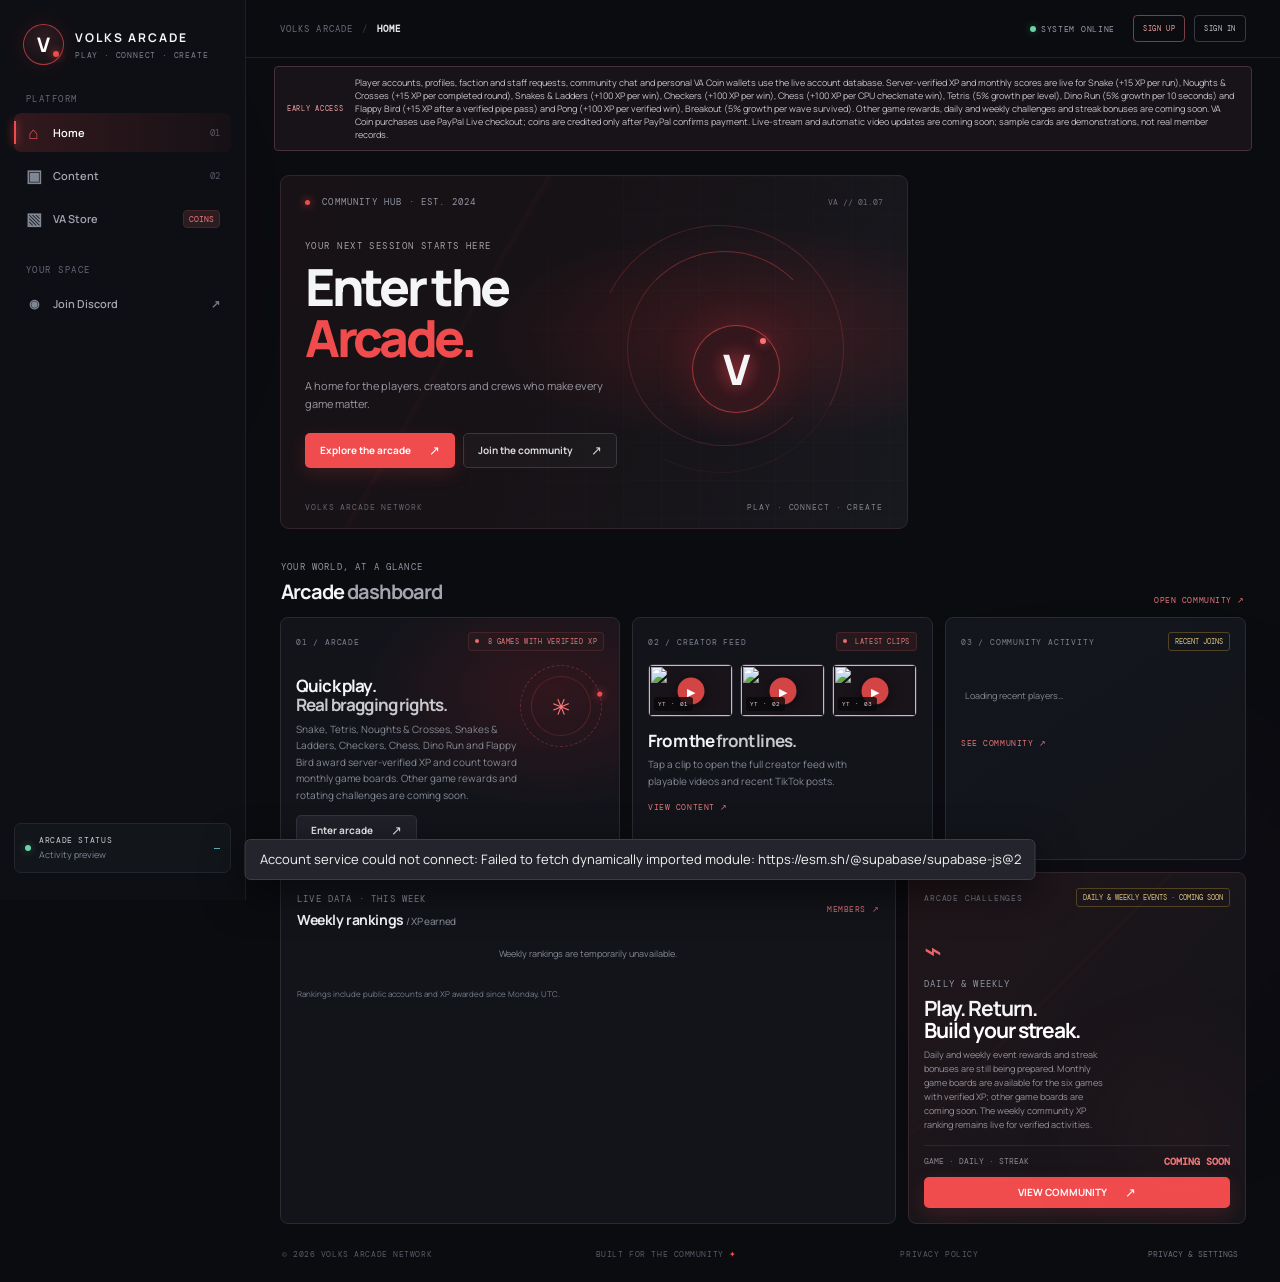
==== index.html @ 10d07f2e "Enable verified Pac-Man XP" ====
<!doctype html>
<html lang="en">
<head>
  <meta charset="UTF-8" />
  <meta name="viewport" content="width=device-width, initial-scale=1.0" />
  <meta name="theme-color" content="#0b0c10" />
  <meta name="description" content="VOLKS ARCADE — play, connect and create with the community." />
  <title>VOLKS ARCADE — Play · Connect · Create</title>
  <link rel="preconnect" href="https://fonts.googleapis.com" />
  <link rel="preconnect" href="https://fonts.gstatic.com" crossorigin />
  <link href="https://fonts.googleapis.com/css2?family=DM+Mono:wght@400;500&family=Manrope:wght@400;500;600;700;800&display=swap" rel="stylesheet" />
  <link rel="stylesheet" href="styles.css?v=20261102-mobile-game-spacing-2" />
</head>
<body>
  <div class="ambient ambient-one"></div><div class="ambient ambient-two"></div>
  <div class="app-shell">
    <aside class="sidebar" id="sidebar">
      <button class="sidebar-close" id="sidebar-close" type="button" aria-label="Close navigation">× <span>CLOSE</span></button>
      <a class="brand" href="#home" aria-label="Volks Arcade home">
        <span class="brand-mark"><span>V</span><i></i></span>
        <span class="brand-copy"><b>VOLKS<span> ARCADE</span></b><small>PLAY · CONNECT · CREATE</small></span>
      </a>
      <div class="side-label">PLATFORM</div>
      <nav class="main-nav" aria-label="Main navigation">
        <button class="nav-item active" data-route="home"><span class="nav-icon">⌂</span><span>Home</span><kbd>01</kbd></button>
        <button class="nav-item" data-route="content"><span class="nav-icon">▣</span><span>Content</span><kbd>02</kbd></button>
        <button class="nav-item" data-route="arcade"><span class="nav-icon">✳</span><span>Arcade</span><span class="nav-pill">13 GAMES</span></button>
        <button class="nav-item" data-route="store"><span class="nav-icon">▧</span><span>VA Store</span><span class="nav-pill">COINS</span></button>
        <button class="nav-item" data-route="community"><span class="nav-icon">◎</span><span>Community</span><kbd>05</kbd></button>
        <button class="nav-item" data-route="platform"><span class="nav-icon">▤</span><span>Platform chat</span><span class="nav-pill">LIVE</span></button>
        <button class="nav-item" data-route="guilds"><span class="nav-icon">⚑</span><span>Guilds / Factions</span><kbd>06</kbd></button>
        <button class="nav-item" data-route="members"><span class="nav-icon">♧</span><span>Members</span><kbd>07</kbd></button>
        <button class="nav-item" data-route="premium"><span class="nav-icon">◇</span><span>Premium</span><span class="nav-pill locked-pill">LOCKED</span></button>
      </nav>
      <div class="side-label side-label-spaced">YOUR SPACE</div>
      <nav class="main-nav">
        <button class="nav-item" data-route="profile"><span class="nav-icon">◉</span><span>My profile</span></button>
        <button class="nav-item" data-route="socials"><span class="nav-icon">↗</span><span>Socials</span></button>
        <button class="nav-item admin-nav" data-route="admin"><span class="nav-icon">⌘</span><span>Admin preview</span></button>
        <a class="nav-item discord-nav" href="https://discord.gg/SGgerQV24V" target="_blank" rel="noreferrer"><span class="nav-icon discord-glyph">◉</span><span>Join Discord</span><span class="external-arrow">↗</span></a>
      </nav>
      <div class="sidebar-bottom">
        <div class="online-card"><span class="live-dot"></span><span><b>ARCADE STATUS</b><small>Activity preview</small></span><span class="online-count">—</span></div>
        <button class="user-switch" id="open-profile"><span class="avatar avatar-volk">V</span><span class="user-lines"><b id="side-name">VOLK</b><small><span class="tiny-dot"></span> Level <span id="side-level">18</span> · Veteran</small></span><span class="more">···</span></button>
      </div>
    </aside>
    <button class="sidebar-backdrop" id="sidebar-backdrop" type="button" aria-label="Close navigation"></button>

    <main class="main-area">
      <header class="topbar">
        <div class="breadcrumb"><button class="mobile-menu" id="mobile-menu" aria-label="Open navigation">☰</button><span class="crumb-muted">VOLKS ARCADE</span><span class="crumb-slash">/</span><b id="page-title">HOME</b></div>
        <div class="top-actions">
          <div class="system-status"><span class="live-dot"></span> SYSTEM ONLINE</div>
          <button class="top-wallet" id="top-wallet" type="button" data-go="store" aria-label="VA Coins wallet. Open the store"><span>◈</span><b id="top-wallet-balance">0</b><small>VA COINS</small></button>
          <button class="icon-button" id="messages-button" aria-label="Open platform chat" title="Platform chat"><span>▤</span></button>
          <button class="icon-button" id="notification-button" aria-label="Notifications" title="Notifications"><span>♢</span><i class="notification-count" hidden>0</i></button>
          <button class="auth-button auth-signup" data-modal="auth" data-auth-mode="signup">SIGN UP</button>
          <button class="auth-button" data-modal="auth" data-auth-mode="signin">SIGN IN</button>
          <button class="auth-button" id="signout-button" type="button" hidden>SIGN OUT</button>
          <button class="auth-button preview-player-button" id="preview-player-button" type="button" hidden>PREVIEW AS NEW PLAYER</button>
          <button class="top-avatar avatar avatar-volk" id="top-profile" aria-label="Open profile">V</button>
        </div>
      </header>

      <aside class="launch-preview-notice" role="status"><b>EARLY ACCESS</b><span>Player accounts, profiles, faction and staff requests, community chat and personal VA Coin wallets use the live account database. Server-verified XP and monthly scores are live for Snake (+15 XP per run), Noughts & Crosses (+15 XP per completed round), Snakes & Ladders (+100 XP per win), Checkers (+100 XP per win), Chess (+100 XP per CPU checkmate win), Tetris (5% growth per level), Dino Run (5% growth per 10 seconds) and Flappy Bird (+15 XP after a verified pipe pass) and Pong (+100 XP per verified win), Breakout (5% growth per wave survived). Other game rewards, daily and weekly challenges and streak bonuses are coming soon. VA Coin purchases use PayPal Live checkout; coins are credited only after PayPal confirms payment. Live-stream and automatic video updates are coming soon; sample cards are demonstrations, not real member records.</span></aside>

      <div class="page-wrap">
        <section class="page active" id="page-home">
          <div class="hero-grid">
            <article class="hero-card">
              <div class="hero-noise"></div><div class="hero-gridlines"></div>
              <div class="hero-topline"><span class="eyebrow"><i></i> COMMUNITY HUB · EST. 2024</span><span class="mono hero-coord">VA // 01.07</span></div>
              <div class="hero-content">
                <p class="hero-overline">YOUR NEXT SESSION STARTS HERE</p>
                <h1>Enter the<br/><span>Arcade.</span></h1>
                <p class="hero-description">A home for the players, creators and crews who make every game matter.</p>
                <div class="hero-ctas"><button class="button button-primary" data-go="arcade"><span>Explore the arcade</span><b>↗</b></button><a class="button button-secondary" href="https://discord.gg/SGgerQV24V" target="_blank" rel="noreferrer">Join the community <b>↗</b></a></div>
              </div>
              <div class="hero-orbit orbit-a"></div><div class="hero-orbit orbit-b"></div><div class="hero-core"><span>V</span><i></i></div>
              <div class="hero-foot"><span>VOLKS ARCADE NETWORK</span><span class="mono">PLAY · CONNECT · CREATE</span></div>
            </article>
            <aside class="welcome-panel">
              <div class="panel-heading"><div><span class="eyebrow">PLAYER OVERVIEW</span><h2>Welcome back, <span id="welcome-name">Volk</span></h2></div><button class="plain-icon" id="edit-profile-short" aria-label="Edit profile">↗</button></div>
              <div class="player-summary"><div class="avatar-xl avatar-volk" id="home-avatar">V</div><div><span class="status-line"><i class="live-dot"></i> ONLINE NOW</span><h3 id="home-display-name">VOLK</h3><p><span id="home-level-label">LEVEL 18</span><span class="dot-sep">·</span> VETERAN</p></div><span class="rank-chip">✦ ELITE</span></div>
              <div class="xp-block"><div class="xp-label"><span>GLOBAL XP</span><span><b id="xp-current">4,280</b> <small>/ 5,000 XP</small></span></div><div class="xp-track"><i id="xp-fill" style="width:85.6%"></i></div><div class="xp-foot"><span id="next-level-copy">720 XP TO LEVEL 19</span><button class="text-link" data-go="profile">VIEW PROFILE ↗</button></div></div>
              <div class="summary-stats"><div><b id="stat-achievements">08</b><span>BADGES</span></div><div><b>04</b><span>GAMES</span></div><div><b>12</b><span>STREAK DAYS</span></div></div>
              <div class="faction-row"><span class="faction-crest">V</span><span class="faction-info"><small>YOUR FACTIONS · 02</small><b>HOUSE VOL'KAH <i>JOH · RANK 7</i></b></span><button class="plain-icon" data-go="guilds">↗</button></div><div class="faction-row"><span class="faction-crest crest-ueeif">E</span><span class="faction-info"><small>STAR CITIZEN · ORG LEADER</small><b>UEEIF <i>FOUNDER · GENERAL · COLONEL</i></b></span><button class="plain-icon" data-go="guilds">↗</button></div>
            </aside>
          </div>

          <div class="section-heading"><div><span class="eyebrow">YOUR WORLD, AT A GLANCE</span><h2>Arcade <span>dashboard</span></h2></div><button class="text-link" data-go="community">OPEN COMMUNITY ↗</button></div>
          <div class="dashboard-grid">
            <article class="feature-card arcade-feature"><div class="feature-head"><span class="feature-index">01 / ARCADE</span><span class="soon-tag"><i></i> 8 GAMES WITH VERIFIED XP</span></div><div class="pixel-orbit"><span>✳</span><i></i></div><h3>Quick play.<br/><em>Real bragging rights.</em></h3><p>Snake, Tetris, Noughts & Crosses, Snakes & Ladders, Checkers, Chess, Dino Run and Flappy Bird award server-verified XP and count toward monthly game boards. Other game rewards and rotating challenges are coming soon.</p><button class="button button-dark" data-go="arcade">Enter arcade <b>↗</b></button></article>
            <article class="feature-card stream-feature"><div class="feature-head"><span class="feature-index">02 / CREATOR FEED</span><span class="soon-tag"><i></i> LATEST CLIPS</span></div><div class="home-creator-clips" id="home-creator-clips" aria-label="Recent creator videos"></div><h3>From the <em>front lines.</em></h3><p>Tap a clip to open the full creator feed with playable videos and recent TikTok posts.</p><button class="text-link" data-go="content">VIEW CONTENT ↗</button></article>
            <article class="feature-card activity-feature"><div class="feature-head"><span class="feature-index">03 / COMMUNITY ACTIVITY</span><span class="preview-chip">RECENT JOINS</span></div><div class="activity-list" id="home-activity-list"><div class="empty-state">Loading recent players…</div></div><button class="text-link" data-go="community">SEE COMMUNITY ↗</button></article>
          </div>
          <div class="below-grid"><article class="leaderboard-card panel-card"><div class="card-title-row"><div><span class="eyebrow">LIVE DATA · THIS WEEK</span><h3>Weekly rankings <span class="muted">/ XP earned</span></h3></div><button class="text-link" data-go="members">MEMBERS ↗</button></div><div id="home-weekly-leaderboard" class="weekly-leaderboard"><div class="empty-state">Loading live rankings…</div></div><p class="demo-note">Rankings include public accounts and XP awarded since Monday, UTC.</p></article>
            <article class="challenge-card"><div class="challenge-noise"></div><div class="feature-head"><span class="feature-index">ARCADE CHALLENGES</span><span class="preview-chip">DAILY & WEEKLY EVENTS · COMING SOON</span></div><span class="mission-symbol">⌁</span><span class="eyebrow">DAILY &amp; WEEKLY</span><h3>Play. Return.<br/><em>Build your streak.</em></h3><p>Daily and weekly event rewards and streak bonuses are still being prepared. Monthly game boards are available for the six games with verified XP; other game boards are coming soon. The weekly community XP ranking remains live for verified activities.</p><div class="mission-reward"><span>GAME · DAILY · STREAK</span><b>COMING SOON</b></div><button class="button button-primary" data-go="community">VIEW COMMUNITY <b>↗</b></button></article></div>
          <footer class="page-footer"><span>© 2026 VOLKS ARCADE NETWORK</span><span>BUILT FOR THE COMMUNITY <i>✦</i></span><a href="privacy.html">PRIVACY POLICY</a><button data-modal="settings">PRIVACY & SETTINGS</button></footer>
        </section>

        <section class="page" id="page-arcade">
          <div class="page-intro"><span class="eyebrow"><i></i> VOLKS ARCADE // GAME STATION</span><h1>Pick your <em>next run.</em></h1><p>Quick browser games, personal bests and a little friendly rivalry. Earn verified XP in Snake, Tetris, Noughts & Crosses, Snakes & Ladders, Checkers, Chess, Dino Run and Flappy Bird. Tetris grows XP by 5% per level; Dino Run grows XP by 5% per 10 seconds survived. Other game rewards are coming soon.</p></div>
          <div class="arcade-toolbar"><div class="filter-tabs"><button class="filter-chip selected">ALL GAMES <small>13</small></button><button class="filter-chip">QUICK PLAY</button><button class="filter-chip">CHALLENGES · COMING SOON</button></div><div class="leaderboard-summary"><span class="preview-chip">SAMPLE XP</span> <b>4,280 XP</b><small>DEMO BALANCE</small></div></div>
          <div class="games-grid">
            <article class="game-card game-snake"><div class="game-card-art"><span class="game-art-index">01</span><div class="snake-art"><i></i><i></i><i></i><b>✦</b></div><span class="game-art-caption">GRID RUNNER</span></div><div class="game-card-info"><div class="game-meta"><span>ARCADE CLASSIC</span><span class="game-rating">XP LIVE</span></div><h3>Snake</h3><p>Grow your run. Don't hit the wall. Set a new personal best.</p><div class="game-card-foot"><span>BEST <b id="snake-best-label">0</b></span><button class="button button-primary compact" data-game="snake">Play now ↗</button></div></div></article>
            <article class="game-card game-ladders"><div class="game-card-art"><span class="game-art-index">02</span><div class="ladder-art"><i></i><i></i><i></i><b>↗</b></div><span class="game-art-caption">CLIMB THE BOARD</span></div><div class="game-card-info"><div class="game-meta"><span>PARTY · 2 PLAYERS</span><span class="game-rating">XP LIVE</span></div><h3>Snakes &amp; Ladders</h3><p>Roll the dice, climb the ladders, watch out for the drop.</p><div class="game-card-foot"><span>FAST MATCH <b>5 MIN</b></span><button class="button button-primary compact" data-game="ladders">Play now ↗</button></div></div></article>
            <article class="game-card game-reaction"><div class="game-card-art"><span class="game-art-index">03</span><div class="reaction-art"><i>!</i><span></span></div><span class="game-art-caption">REFLEX PROTOCOL</span></div><div class="game-card-info"><div class="game-meta"><span>REACTION TEST</span><span class="game-rating">XP COMING SOON</span></div><h3>Reaction test</h3><p>Wait for the signal. Hit it fast. How sharp are your reflexes?</p><div class="game-card-foot"><span>PERSONAL BEST <b id="reaction-best-label">—</b></span><button class="button button-primary compact" data-game="reaction">Play now ↗</button></div></div></article>
            <article class="game-card game-tetris"><div class="game-card-art"><span class="game-art-index">04</span><div class="mini-game-glyph">▦</div><span class="game-art-caption">STACK PROTOCOL</span></div><div class="game-card-info"><div class="game-meta"><span>ARCADE CLASSIC</span><span class="game-rating">XP LIVE</span></div><h3>Tetris</h3><p>Clear lines, build combos and survive the falling blocks.</p><div class="game-card-foot"><span>PERSONAL BEST <b id="tetris-best-label">0</b></span><button class="button button-primary compact" data-game="tetris">Play now ↗</button></div></div></article>
            <article class="game-card game-checkers"><div class="game-card-art"><span class="game-art-index">05</span><div class="mini-game-glyph">◉</div><span class="game-art-caption">TACTICAL BOARD</span></div><div class="game-card-info"><div class="game-meta"><span>STRATEGY · VS CPU</span><span class="game-rating">XP LIVE</span></div><h3>Checkers</h3><p>Force captures, crown your pieces and take the board.</p><div class="game-card-foot"><span>MODE <b>SOLO</b></span><button class="button button-primary compact" data-game="checkers">Play now ↗</button></div></div></article>
            <article class="game-card game-noughts"><div class="game-card-art"><span class="game-art-index">06</span><div class="mini-game-glyph">✕</div><span class="game-art-caption">GRID DUEL</span></div><div class="game-card-info"><div class="game-meta"><span>QUICK PLAY · VS CPU</span><span class="game-rating">XP LIVE</span></div><h3>Noughts &amp; Crosses</h3><p>Three in a row. Outplay the arcade opponent.</p><div class="game-card-foot"><span>MODE <b>SOLO</b></span><button class="button button-primary compact" data-game="noughts">Play now ↗</button></div></div></article><article class="game-card game-chess"><div class="game-card-art"><span class="game-art-index">07</span><div class="mini-game-glyph">♟</div><span class="game-art-caption">CLASSIC STRATEGY</span></div><div class="game-card-info"><div class="game-meta"><span>LOCAL TWO PLAYER</span><span class="game-rating">XP LIVE</span></div><h3>Chess</h3><p>Play standard moves, castling and en passant on one board.</p><div class="game-card-foot"><span>PASS &amp; PLAY</span><button class="button button-primary compact" data-game="chess">Play now ↗</button></div></div></article><article class="game-card game-pacman"><div class="game-card-art"><span class="game-art-index">08</span><div class="mini-game-glyph">●</div><span class="game-art-caption">MAZE RUNNER</span></div><div class="game-card-info"><div class="game-meta"><span>ARCADE CLASSIC</span><span class="game-rating">XP LIVE</span></div><h3>Pac-Man</h3><p>Clear the maze, collect dots and avoid roaming ghosts.</p><div class="game-card-foot"><span>HIGH SCORE <b>—</b></span><button class="button button-primary compact" data-game="pacman">Play now ↗</button></div></div></article><article class="game-card game-invaders"><div class="game-card-art"><span class="game-art-index">09</span><div class="mini-game-glyph">✦</div><span class="game-art-caption">ARCADE SHOOTER</span></div><div class="game-card-info"><div class="game-meta"><span>QUICK PLAY</span><span class="game-rating">XP COMING SOON</span></div><h3>Space Invaders</h3><p>Defend the planet from a descending alien wave.</p><div class="game-card-foot"><span>WAVE 1</span><button class="button button-primary compact" data-game="space-invaders">Play now ↗</button></div></div></article><article class="game-card game-dino"><div class="game-card-art"><span class="game-art-index">10</span><div class="mini-game-glyph">◢</div><span class="game-art-caption">ENDLESS RUNNER</span></div><div class="game-card-info"><div class="game-meta"><span>SKILL RUNNER</span><span class="game-rating">XP LIVE</span></div><h3>Dino Run</h3><p>Jump the barriers and chase a new distance record.</p><div class="game-card-foot"><span>RUN FOREVER</span><button class="button button-primary compact" data-game="dino">Play now ↗</button></div></div></article><article class="game-card game-pong"><div class="game-card-art"><span class="game-art-index">11</span><div class="mini-game-glyph">▏</div><span class="game-art-caption">ARCADE CLASSIC</span></div><div class="game-card-info"><div class="game-meta"><span>VS ARCADE CPU</span><span class="game-rating">XP LIVE</span></div><h3>Pong</h3><p>Keep the rally alive and race the CPU to seven points.</p><div class="game-card-foot"><span>FIRST TO 7</span><button class="button button-primary compact" data-game="pong">Play now ↗</button></div></div></article><article class="game-card game-flappy"><div class="game-card-art"><span class="game-art-index">12</span><div class="mini-game-glyph">↗</div><span class="game-art-caption">SKILL RUNNER</span></div><div class="game-card-info"><div class="game-meta"><span>QUICK PLAY</span><span class="game-rating">XP LIVE</span></div><h3>Flappy Bird</h3><p>Tap to fly through the gaps and set your best run.</p><div class="game-card-foot"><span>ENDLESS RUN</span><button class="button button-primary compact" data-game="flappy-bird">Play now ↗</button></div></div></article><article class="game-card game-breakout"><div class="game-card-art"><span class="game-art-index">13</span><div class="mini-game-glyph">▰</div><span class="game-art-caption">BRICK BREAKER</span></div><div class="game-card-info"><div class="game-meta"><span>ARCADE CLASSIC</span><span class="game-rating">XP LIVE</span></div><h3>Breakout</h3><p>Bounce the ball and clear every brick.</p><div class="game-card-foot"><span>BRICK BREAKER</span><button class="button button-primary compact" data-game="breakout">Play now ↗</button></div></div></article>          </div>
          <div class="arcade-lower"><article class="panel-card leaderboard-full"><div class="card-title-row"><div><span class="eyebrow">LIVE DATA · THIS WEEK</span><h3>Weekly XP rankings</h3></div><span class="preview-chip">PUBLIC PROFILES</span></div><div id="arcade-weekly-leaderboard" class="weekly-leaderboard"><div class="empty-state">Loading live rankings…</div></div><p class="demo-note">Rankings include public accounts and XP awarded since Monday, UTC. Game scores are separate and are still being connected.</p></article><article class="arcade-quest" id="arcade-weekly-quest"><span class="eyebrow">WEEKLY GAME GOAL · LIVE</span><h3 id="arcade-weekly-title">Rotating featured game</h3><p>Play the selected game once on five different UTC days this week.</p><div class="quest-progress"><span>THIS WEEK</span><b id="arcade-weekly-progress">0 / 5 DAYS</b></div><div class="mission-reward"><span>WEEKLY REWARD</span><b id="arcade-weekly-reward">+350 XP</b></div></article></div>
        </section>

        <section class="page" id="page-content">
          <div class="page-intro"><span class="eyebrow"><i></i> CREATOR DESK // VOLK</span><h1>Made to <em>be replayed.</em></h1><p>Streams, clips and stories from the Volks Arcade creator desk.</p></div>
          <div class="content-feature"><div class="content-feature-art"><div class="signal-rings"><i></i><i></i><i></i><span>V</span></div><span class="content-art-label">VOLK // TRANSMISSION 001</span><span class="play-button">▶</span></div><div class="content-feature-copy"><span class="live-tag"><i></i> FEATURED DROP</span><h2>Welcome to<br/>the <em>Arcade.</em></h2><p>Gameplay, live sessions and community highlights. Follow the feed for the next drop.</p><div class="content-tags"><span>COMMUNITY</span><span>GAMING</span><span>VOLK'S ARCADE</span></div><button class="button button-primary" data-go="socials">Find Volks Arcade <b>↗</b></button></div></div>
          <div id="creator-feed-hub" aria-live="polite"><div class="empty-state">Loading creator videos…</div></div>
        </section>

        <section class="page" id="page-community">
          <div class="page-intro"><span class="eyebrow"><i></i> COMMUNITY // CONNECTION ESTABLISHED</span><h1>Better when we<br/><em>play together.</em></h1><p>Find your crew, find your game and make the next session count.</p></div>
          <div class="community-hero panel-card"><div><span class="eyebrow">VOLKS ARCADE DISCORD</span><h2>Your people<br/>are <em>in there.</em></h2><p>Jump into the community server for voice, LFG, streams and faction conversations.</p><a class="button button-primary" href="https://discord.gg/SGgerQV24V" target="_blank" rel="noreferrer">Join Volks Arcade Discord <b>↗</b></a><small class="community-invite">discord.gg/SGgerQV24V</small></div><div class="discord-visual"><div class="discord-orbit"></div><div class="discord-mark">◉</div><span class="discord-float f-one"># looking-for-group</span><span class="discord-float f-two">● 24 online</span><span class="discord-float f-three">VOICE // OPEN</span></div></div>
          <div class="section-heading"><div><span class="eyebrow">FIND YOUR PEOPLE</span><h2>Community <span>channels</span></h2></div><span class="muted-label">THE SERVER IS THE HOME BASE</span></div><div class="channel-grid"><article class="channel-card"><span class="channel-symbol">#</span><span class="channel-type">TEXT / UPDATES</span><h3>Announcements</h3><p>New drops, event dates and important server news.</p><span class="channel-online">● OPEN COMMUNITY</span></article><article class="channel-card"><span class="channel-symbol">⌕</span><span class="channel-type">FORUM / LFG</span><h3>Find a squad</h3><p>Post your game, platform and the kind of crew you need.</p><span class="channel-online">● OPEN COMMUNITY</span></article><article class="channel-card"><span class="channel-symbol">◖</span><span class="channel-type">VOICE / SESSIONS</span><h3>Drop into voice</h3><p>Casual hangouts, group sessions and creator live rooms.</p><span class="channel-online">● OPEN COMMUNITY</span></article><article class="channel-card"><span class="channel-symbol">⚑</span><span class="channel-type">GUILDS / FACTIONS</span><h3>Build your crew</h3><p>Separate game ranks from your global Volks Arcade level.</p><span class="channel-online">● EXPLORE FACTIONS</span><button class="card-hit" data-go="guilds" aria-label="Explore factions"></button></article></div>
          <div class="community-tabs" role="tablist"><button class="community-tab active" data-community-tab="earn">EARN XP</button><button class="community-tab" data-community-tab="events">DAILY & WEEKLY EVENTS</button></div><section class="community-tab-panel" data-community-panel="earn"><div class="section-heading"><div><span class="eyebrow">YOUR NEXT REWARD</span><h2>Ways to earn <span>XP</span></h2></div><span class="muted-label">AVAILABLE NOW + PLANNED</span></div><div class="xp-route-grid"><button data-game="snake"><b>01 · ARCADE</b><span>Complete the rotating daily and weekly arcade challenges for XP</span><small>OPEN ARCADE ↗</small></button><button data-go="guilds"><b>02 · FACTIONS</b><span>Apply to a game crew and request rank verification</span><small>EXPLORE FACTIONS ↗</small></button><button data-go="socials"><b>03 · SOCIALS</b><span>Submit a creator follow claim for staff review</span><small>VIEW SOCIAL XP ↗</small></button><button data-go="platform"><b>04 · COMMUNITY</b><span>Join the chat and community sessions</span><small>OPEN PLATFORM CHAT ↗</small></button></div><p class="demo-note">Faction and social XP claims are reviewed by staff. Arcade completions, daily streaks and weekly goals award XP automatically.</p></section><section class="community-tab-panel" data-community-panel="events" hidden><div class="section-heading"><div><span class="eyebrow">ROTATING ARCADE MISSIONS</span><h2>Community <span>events</span></h2></div><span class="muted-label">COMING SOON</span></div><div id="community-challenges" class="event-preview-grid"></div><p class="demo-note">Daily and weekly event rewards and streak bonuses are coming soon. Monthly scoreboards are live for the six games with server-verified XP. Existing account XP and VA Coins are unchanged.</p></section>
        </section>

        <section class="page" id="page-guilds">
          <div class="page-intro"><span class="eyebrow"><i></i> MULTI-FACTION NETWORK</span><h1>Your crew.<br/><em>Your command.</em></h1><p>Factions give every game its own identity. Your global level stays yours, wherever you fight.</p></div>
          <div class="rank-separation"><div class="rank-global"><span class="eyebrow">GLOBAL PROGRESSION</span><strong id="guild-global-level">LVL 18</strong><span>VETERAN · <b>4,280 XP</b></span><small>Follows you across every game and faction.</small><div class="separation-line"><span>≠</span></div><div class="rank-faction"><span class="faction-crest">V</span><span><small>HOUSE VOL'KAH · STAR TREK ONLINE</small><b>JOH · LEADER OF THE HOUSE</b></span></div><p>Faction ranks belong to the guild. Leave the faction and its rank goes with it; your XP and achievements stay.</p></div><div class="rank-visual"><div class="rank-radial"><span>V</span><i>LEVEL<br/>18</i></div><span class="rank-visual-label">YOUR PATH. YOUR PACE.</span></div></div>
          <div class="section-heading"><div><span class="eyebrow">CHOOSE YOUR BANNER</span><h2>Factions <span>& guilds</span></h2></div><span class="muted-label">MULTI-GAME FACTIONS</span></div><div class="guild-grid"><article class="guild-card active-guild"><div class="guild-top"><span class="guild-crest crest-volkah">V</span><span class="guild-status">YOUR HOUSE</span></div><span class="eyebrow">STAR TREK ONLINE · FLEET</span><h3>House Vol'Kah</h3><p>Forged in fire. United under Kahless. A Klingon House following the ways of T'Kuvma and the old code.</p><div class="guild-stats"><span><b>—</b><small>MEMBERS</small></span><span><b>JoH · RANK 7</b><small>HOUSE LEADER: VOL'KAH</small></span><span><b>LEVEL 18</b><small>YOUR GLOBAL</small></span></div><span class="faction-requirements" title="Requirements: KDF Alignment">REQUIREMENTS ⓘ <small>KDF Alignment</small></span><div class="faction-live-roster" data-faction-roster="house-volkah"><div class="faction-roster-heading"><b>VERIFIED PLAYERS</b><small>LEADER</small></div></div><div class="faction-join-callout"><b>JOIN HOUSE VOL'KAH</b><span>Verified members earn +250 XP.</span><button class="button button-primary wide" data-apply-faction="house-volkah">APPLY &amp; SELECT RANK ↗</button></div><button class="button button-secondary wide" data-open-house="true">Read House doctrine ↗</button><button class="button button-dark wide" data-chat-room="house-volkah">Message House Vol'Kah ↗</button><a class="button button-primary wide" href="https://store.steampowered.com/app/9900/Star_Trek_Online/" target="_blank" rel="noopener noreferrer">PLAY STAR TREK ONLINE ↗</a></article><article class="guild-card"><div class="guild-top"><span class="guild-crest crest-ueeif">E</span><span class="guild-spaces">RANK 0–5 · ORG ROLES</span></div><span class="eyebrow">STAR CITIZEN · ORGANIZATION</span><h3>United Empire of Earth Imperial Fleet</h3><p>Order through strength. A private military organization built around discipline, expeditionary operations and defense contracts.</p><div class="guild-stats"><span><b>EMPERORVOLKORIAN</b><small>ORG LEADER</small></span><span><b>FOUNDER · GENERAL</b><small>ORG ROLE</small></span><span><b>COLONEL · RANK 5</b><small>MEMBER RANK</small></span></div><span class="faction-requirements" title="Requirements: None">REQUIREMENTS ⓘ <small>None</small></span><div class="faction-live-roster" data-faction-roster="ueeif"><div class="faction-roster-heading"><b>VERIFIED PLAYERS</b><small>LEADER</small></div></div><div class="faction-join-callout"><b>JOIN THE UEEIF</b><span>Verified members earn +250 XP.</span><button class="button button-primary wide" data-apply-faction="ueeif">APPLY &amp; SELECT RANK ↗</button></div><button class="button button-dark wide" data-open-ueeif="true">View org profile ↗</button><button class="button button-dark wide" data-chat-room="ueeif">Message UEEIF ↗</button><a class="button button-primary wide" href="https://robertsspaceindustries.com/en/orgs/UEEIF" target="_blank" rel="noopener noreferrer">Join the UEEIF ↗</a><a class="button button-secondary wide" href="https://www.robertsspaceindustries.com/enlist?referral=STAR-JR9F-TC2Q" target="_blank" rel="noopener noreferrer">PLAY STAR CITIZEN · REFERRAL ↗</a></article><article class="guild-card"><div class="guild-top"><span class="guild-crest crest-vampiric">V</span><span class="guild-spaces">FOUNDED 19 MAY 2021</span></div><span class="eyebrow">THE ELDER SCROLLS ONLINE · GUILD</span><h3>Vampiric Hierarchy</h3><p>A player guild founded and led by @EmperorVolkorian.</p><div class="guild-stats"><span><b>@EmperorVolkorian</b><small>GUILDMASTER</small></span><span><b>19 MAY 2021</b><small>FOUNDED</small></span><span><b>7 RANKS</b><small>HIERARCHY</small></span></div><span class="faction-requirements" title="Requirements: EU server">REQUIREMENTS ⓘ <small>EU server</small></span><div class="faction-live-roster" data-faction-roster="vampiric-hierarchy"><div class="faction-roster-heading"><b>VERIFIED PLAYERS</b><small>LEADER</small></div></div><div class="faction-join-callout"><b>JOIN THE HIERARCHY</b><span>Verified members earn +250 XP.</span><button class="button button-primary wide" data-apply-faction="vampiric-hierarchy">APPLY &amp; SELECT RANK ↗</button></div><button class="button button-dark wide" data-open-vampiric="true">View guild ranks ↗</button><button class="button button-dark wide" data-chat-room="vampiric-hierarchy">Message Vampiric Hierarchy ↗</button><a class="button button-primary wide" href="https://store.steampowered.com/app/306130/The_Elder_Scrolls_Online/" target="_blank" rel="noopener noreferrer">PLAY ELDER SCROLLS ONLINE ↗</a></article></div>
        </section>

        <section class="page" id="page-members">
          <div class="page-intro"><span class="eyebrow"><i></i> PLAYER NETWORK // PUBLIC ACCOUNTS</span><h1>Find your <em>next teammate.</em></h1><p>Meet the public player profiles in the Volks Arcade community.</p></div><div class="member-toolbar"><div class="search-field"><span>⌕</span><input id="member-search" placeholder="Search players or games..." aria-label="Search players" /></div><button class="filter-chip selected">ALL PLAYERS⌄</button><button class="filter-chip">ONLINE <span class="live-dot"></span></button><button class="button button-secondary" data-toast="Friend requests need connected player accounts.">＋ Add friends</button></div><div class="member-grid" id="member-grid"></div><div class="members-foot"><span>PUBLIC PLAYER ACCOUNTS</span><span>PRIVATE PROFILES AND WALLETS ARE HIDDEN</span></div>
        </section>

        <section class="page" id="page-store">
          <div class="page-intro"><span class="eyebrow"><i></i> VOLKS ARCADE // STORE</span><h1>Make it <em>yours.</em></h1><p>Earn VA Coins through play and XP exchange, then customise your player identity.</p></div>
          <section class="merch-coming panel-card"><div><span class="eyebrow">VOLKS ARCADE GOODS</span><h2>Merch drop <em>coming soon.</em></h2><p>Wear the signal. Official Volks Arcade merch is being prepared.</p></div><span class="merch-coming-stamp">COMING<br>SOON</span></section>
          <div class="store-economy-grid"><article class="panel-card store-balance-card"><span class="eyebrow">YOUR PRIVATE WALLET</span><div class="store-balances"><span><b id="store-coin-balance">0</b><small>VA COINS</small></span><span><b id="store-spendable-xp">0</b><small>SPENDABLE XP</small></span></div><small class="demo-note">Your balances are saved to your account and are visible only to you.</small></article><article class="panel-card xp-exchange-card"><div class="card-title-row"><div><span class="eyebrow">XP → VA COINS</span><h3>Coin exchange</h3></div><span class="preview-chip">LIVE</span></div><p class="demo-note">Spendable XP exchanges are processed by the server. Your global level and lifetime XP do not decrease.</p><div class="exchange-options"><button type="button" data-exchange-xp="250" data-exchange-coins="50"><b>250 XP</b><span>→ 50 VA Coins</span></button><button type="button" data-exchange-xp="1000" data-exchange-coins="225"><b>1,000 XP</b><span>→ 225 VA Coins</span></button><button type="button" data-exchange-xp="2500" data-exchange-coins="600"><b>2,500 XP</b><span>→ 600 VA Coins</span></button></div></article></div>
          <article class="panel-card coin-history-card" style="margin:18px 0"><div class="card-title-row"><div><span class="eyebrow">PRIVATE ACCOUNT RECORD</span><h3>VA Coin activity</h3></div><span class="preview-chip">LATEST 12</span></div><div id="store-coin-history"><p class="demo-note">Loading wallet activity…</p></div></article>
          <section class="coin-packs"><div class="section-heading"><div><span class="eyebrow">OPTIONAL TOP-UP</span><h2>Buy VA <span>Coins</span></h2></div><span class="muted-label" id="coin-checkout-badge">PAYPAL SETUP REQUIRED</span></div><div class="coin-pack-grid"><article><span class="eyebrow">STARTER</span><h3>100 VA Coins</h3><b>£0.99</b><button type="button" class="button button-secondary" data-coin-pack="starter">SETUP REQUIRED</button></article><article class="coin-pack-featured"><span class="eyebrow">MOST POPULAR</span><h3>550 VA Coins</h3><b>£4.99</b><button type="button" class="button button-secondary" data-coin-pack="popular">SETUP REQUIRED</button></article><article><span class="eyebrow">ARCADE BUNDLE</span><h3>1,200 VA Coins</h3><b>£9.99</b><button type="button" class="button button-secondary" data-coin-pack="bundle">SETUP REQUIRED</button></article></div><p class="demo-note" id="coin-checkout-status">Secure checkout is being connected. No payment is taken until PayPal confirms the payment and the server credits your account.</p></section>
          <section class="store-cosmetics-section"><div class="section-heading"><div><span class="eyebrow">PLAYER CUSTOMISATION</span><h2>Cosmetics &amp; <span>unlocks</span></h2></div><span class="muted-label">LEVEL GATES + VA COINS</span></div><div id="store-catalog" class="reward-list store-catalog"></div><p class="demo-note">Cosmetic purchases are saved to your account. PayPal coin checkout is in Sandbox for testing; real-money purchases require Live credentials.</p></section>
        </section>

        <section class="page" id="page-profile">
          <div class="page-intro profile-page-intro"><span class="eyebrow"><i></i> PLAYER ID // PUBLIC PROFILE</span><button class="button button-secondary" id="edit-profile">EDIT PROFILE <b>↗</b></button></div><article class="profile-cover"><div class="profile-cover-grid"></div><span class="cover-index">VOLKS ARCADE MEMBER · SINCE 2024</span><div class="profile-identity"><div class="avatar-xxl avatar-volk" id="profile-avatar">V</div><div><span class="status-line"><i class="live-dot"></i> ONLINE NOW</span><h1 id="profile-display-name">VOLK</h1><p id="profile-bio">The Future is not a river to carry us.</p></div><span class="public-badge">PUBLIC PROFILE</span></div><div id="profile-social-links" class="profile-social-links" aria-label="Player social links"></div></article><div class="profile-body"><div class="profile-main"><article class="profile-level panel-card"><div class="profile-level-top"><span><small>GLOBAL LEVEL</small><b id="profile-level">18</b></span><span class="level-title">VETERAN<small>THE ARCADE IS YOURS TO MASTER.</small></span><span class="xp-total"><b id="profile-xp">4,280</b><small>LIFETIME XP</small></span><span class="xp-total"><b id="profile-coins">0</b><small>VA COINS</small></span></div><div class="xp-track"><i class="xp-fill-profile" style="width:85.6%"></i></div><div class="xp-foot"><span>LEVEL 18</span><span>720 XP TO LEVEL 19</span></div><div class="profile-mini-stats"><span><b id="profile-badges">08</b> BADGES</span><span><b>12</b> DAY STREAK</span><span><b>4</b> GAMES PLAYED</span></div></article><article class="profile-badges panel-card"><div class="card-title-row"><div><span class="eyebrow">PROOF OF THE GRIND</span><h3>Achievements &amp; badges</h3></div><span class="muted-label">08 UNLOCKED</span></div><div class="badge-grid" id="badge-grid"></div></article><article class="rewards-card panel-card"><div class="card-title-row"><div><span class="eyebrow">XP REWARDS</span><h3>Spend your <em>XP.</em></h3></div><button class="text-link" data-toast="Rewards preview — your XP balance is saved in this browser.">REWARD RULES ↗</button></div><div class="reward-list"><div class="reward-row"><span class="reward-icon">◈</span><span><b>Crimson profile frame</b><small>PROFILE COSMETIC · REQUIRES LEVEL 5</small></span><button class="buy-button" data-buy="1000" data-reward="Crimson profile frame">1,000 XP <b>↗</b></button></div><div class="reward-row"><span class="reward-icon gold">✦</span><span><b>Rare arcade badge</b><small>BADGE · REQUIRES LEVEL 10</small></span><button class="buy-button" data-buy="2500" data-reward="Rare arcade badge">2,500 XP <b>↗</b></button></div><div class="reward-row"><span class="reward-icon purple">⌬</span><span><b>Legend title effect</b><small>PROFILE EFFECT · REQUIRES LEVEL 20</small></span><button class="buy-button locked" data-level-lock="20">LEVEL 20 🔒</button></div></div><p class="demo-note">XP reward purchases are preview-only until a secure player account system is connected.</p></article></div><aside class="profile-aside"><article class="faction-profile panel-card" id="faction-profile-panel"><span class="eyebrow">FACTION AFFILIATIONS</span><div id="profile-faction-list"></div><button class="button button-secondary wide" id="manage-factions">Manage affiliations ↗</button><p class="demo-note">Faction memberships are separate from your global level; each game keeps its own ranks.</p></article><article class="games-profile panel-card"><span class="eyebrow">CURRENTLY PLAYING</span><div class="game-playing"><span class="playing-icon">✳</span><span><b>Arcade rotation</b><small>Tetris · Checkers · Noughts &amp; Crosses</small></span><i class="live-dot"></i></div><span class="eyebrow profile-games-label">FAVOURITE GAMES</span><div class="game-tags" id="favorite-games"><span>Star Citizen</span><span>Sea of Thieves</span><span>More…</span></div><button class="text-link" id="edit-faves">EDIT FAVOURITES ↗</button></article><article class="social-profile panel-card"><span class="eyebrow">SOCIAL LINKS</span><a href="https://www.instagram.com/volksarcade/" target="_blank" rel="noreferrer"><span class="social-glyph">◎</span> Instagram <b>↗</b></a><a href="https://www.tiktok.com/@volksarcade" target="_blank" rel="noreferrer"><span class="social-glyph">♪</span> TikTok <b>↗</b></a><a href="https://discord.gg/SGgerQV24V" target="_blank" rel="noreferrer"><span class="social-glyph">◉</span> Discord <b>↗</b></a></article></aside></div>
        </section>

        <section class="page" id="page-socials">
          <div class="page-intro"><span class="eyebrow"><i></i> FOLLOW THE SIGNAL</span><h1>Find Volks <em>out there.</em></h1><p>Follow, watch, and catch Volks Arcade live across all three creator channels.</p></div><div class="social-grid"><a class="social-card social-discord" href="https://discord.gg/SGgerQV24V" target="_blank" rel="noreferrer"><span class="social-card-number">01 / COMMUNITY</span><span class="social-large-glyph">◉</span><h2>Discord</h2><p>Join the server for games, voice, faction life and community updates.</p><span class="social-handle">discord.gg/SGgerQV24V</span><b class="social-out">↗</b></a><a class="social-card social-instagram" href="https://www.instagram.com/volksarcade/" target="_blank" rel="noreferrer"><span class="social-card-number">02 / SOCIAL</span><span class="social-large-glyph">◎</span><h2>Instagram</h2><p>Follow Volks Arcade for posts and highlights.</p><span class="social-handle">@volksarcade</span><b class="social-out">↗</b></a><a class="social-card social-tiktok" href="https://www.tiktok.com/@volksarcade" target="_blank" rel="noreferrer"><span class="social-card-number">03 / SHORT FORM</span><span class="social-large-glyph">♪</span><h2>TikTok</h2><p>Clips and short-form content from Volks Arcade.</p><span class="social-handle">@volksarcade</span><b class="social-out">↗</b></a><a class="social-card social-unlinked" id="social-twitch" aria-disabled="true"><span class="social-card-number">04 / LIVE STREAM</span><span class="social-large-glyph">◉</span><h2>Twitch</h2><p>Live sessions from Volks Arcade on Twitch.</p><span class="social-handle">ADD CHANNEL URL IN EDIT PROFILE</span><b class="social-out">—</b></a><a class="social-card social-unlinked" id="social-kick" aria-disabled="true"><span class="social-card-number">05 / LIVE STREAM</span><span class="social-large-glyph">▶</span><h2>Kick</h2><p>Catch Volks Arcade live on Kick.</p><span class="social-handle">ADD CHANNEL URL IN EDIT PROFILE</span><b class="social-out">—</b></a><a class="social-card social-unlinked" id="social-youtube" aria-disabled="true"><span class="social-card-number">06 / VIDEO</span><span class="social-large-glyph">▷</span><h2>YouTube</h2><p>Subscribe for Volks Arcade videos and gaming highlights.</p><span class="social-handle">ADD CHANNEL URL IN EDIT PROFILE</span><b class="social-out">—</b></a></div><div class="social-connect-note"><span class="connect-dot"></span><span><b>Your creator channels are connected</b><small>Edit Profile lets you update these links later.</small></span><button class="button button-secondary" id="edit-profile-social">EDIT PROFILE ↗</button></div>
        </section>

        <section class="page" id="page-platform"><div class="page-intro"><span class="eyebrow"><i></i> PLATFORM // COMMUNITY CHAT</span><h1>One arcade.<br/><em>Every crew.</em></h1><p>Join the global room or choose a faction channel. Sign in to use the community chat. To keep chat manageable, each account can send up to 2 messages per hour. Messages are visible to staff.</p></div><div class="platform-chat-layout panel-card"><aside class="platform-room-sidebar"><span class="eyebrow">CHAT ROOMS</span><div id="platform-room-list"></div><div class="leader-room-note">Leader rooms appear only for verified faction leaders.</div></aside><section class="platform-chat-main"><div class="platform-chat-workspace"><div class="platform-chat-thread"><div class="platform-room-heading"><div><span class="eyebrow" id="platform-room-kind">GLOBAL ROOM</span><h2 id="platform-room-title">Global Arcade Chat</h2></div><span class="preview-chip">STAFF MONITORED</span></div><div class="platform-chat-log" id="platform-chat-log" aria-live="polite"></div><form class="platform-chat-compose" id="platform-chat-form"><input name="message" maxlength="400" placeholder="Write to this room…" autocomplete="off" required><button class="button button-primary" type="submit">SEND ↗</button></form><p class="demo-note">Do not post passwords, payment details or private personal information. Chat messages and account notifications are permanently deleted after 30 days. Chat limits block rapid repeats.</p></div><aside class="platform-roster" id="platform-roster"><div class="platform-roster-heading"><div><span class="eyebrow">CREW ROSTER</span><b>Players <span id="platform-roster-count">0</span></b></div><button type="button" id="platform-roster-toggle" aria-expanded="true">HIDE</button></div><div class="platform-roster-filters"><button type="button" data-roster-filter="active" class="active">ACTIVE</button><button type="button" data-roster-filter="az">A–Z</button></div><div class="platform-chat-members" id="platform-chat-members"></div></aside></div></section></div></section><section class="page" id="page-premium"><div class="page-intro"><span class="eyebrow"><i></i> PREMIUM // SUPPORTER HUB</span><h1>More game.<br/><em>More ways to flex.</em></h1><p>Optional extras for the players who want more. The community stays useful and fun for free.</p></div><div class="premium-hero"><div class="premium-orb"><span>VA+</span><i></i></div><div class="premium-copy"><span class="eyebrow">SUPPORTER PERKS · PLANNED</span><h2>Level up your<br/><em>arcade identity.</em></h2><p>Supporter cosmetics, exclusive challenges, premium events and bonus profile effects are planned for a future release.</p><div class="premium-badges"><span>PROFILE COSMETICS</span><span>EXCLUSIVE EVENTS</span><span>SUPPORTER REWARDS</span></div></div><div class="premium-status"><span class="lock-symbol">◇</span><b>NOT CONNECTED</b><small>PREMIUM ACCESS IS NOT VERIFIED</small></div></div><div class="section-heading"><div><span class="eyebrow">FUTURE SUPPORTER DROPS</span><h2>What premium <span>could unlock</span></h2></div><span class="muted-label">PREVIEW · ACCESS REQUIRES VERIFICATION</span></div><div class="premium-grid"><article class="premium-tile"><span class="premium-tile-icon">◈</span><span class="eyebrow">PROFILE</span><h3>Cosmetic drops</h3><p>Animated frames, rare badges and signature player cards.</p><span class="premium-lock">◇ PLANNED</span></article><article class="premium-tile"><span class="premium-tile-icon gold">✦</span><span class="eyebrow">ARCADE</span><h3>Exclusive challenges</h3><p>Rotating challenge modes and seasonal arcade competitions.</p><span class="premium-lock">◇ PLANNED</span></article><article class="premium-tile"><span class="premium-tile-icon purple">⚑</span><span class="eyebrow">COMMUNITY</span><h3>Supporter events</h3><p>Special community sessions, events and supporter rewards.</p><span class="premium-lock">◇ PLANNED</span></article></div><article class="premium-access-panel panel-card" id="premium-access-panel"><div class="card-title-row"><div><span class="eyebrow">SUPPORTER STATUS</span><h3>Request Premium access</h3></div><span class="premium-status-chip" id="premium-access-chip">NOT VERIFIED</span></div><p>Choose your support type and send a non-sensitive account or receipt reference for an admin or moderator to check.</p><div id="premium-access-status" class="premium-access-status" aria-live="polite"></div><form id="premium-application-form" class="premium-application-form"><label>Support type<select name="type" required><option value="Basic Member subscription">Basic Member · £3.99/month</option><option value="Elite Member subscription">Elite Member · £9.99/month</option><option value="Premium Member subscription">Premium Member · £29.99/month</option><option value="VolksArcade Legacy Member subscription">VolksArcade Legacy Member · £99.99/year</option><option value="One-time donation">One-time PayPal donation</option></select></label><label>Platform or membership site<input name="platform" maxlength="40" placeholder="Where you subscribe or donate" required></label><label>Account name / receipt reference<input name="reference" maxlength="80" placeholder="Non-sensitive proof reference" required></label><button class="button button-primary" type="submit">Send for review ↗</button></form><p class="demo-note">Website subscription checkout is paused, so no payment starts here. If you already subscribe elsewhere, send a non-sensitive account or receipt reference for staff review. Never enter card details or account passwords here.</p></article><article class="premium-member-zone panel-card" id="premium-member-zone" hidden><div class="card-title-row"><div><span class="eyebrow">VERIFIED SUPPORTER</span><h3>Welcome to Premium.</h3></div><span class="premium-status-chip approved">ACCESS GRANTED</span></div><p>Your supporter access is approved. Premium events, supporter rewards and member-only content will appear here.</p><div class="premium-member-perks"><span>EXCLUSIVE EVENTS</span><span>SUPPORTER REWARDS</span><span>MEMBER CONTENT</span></div></article><article class="secure-note"><span class="secure-symbol">⌑</span><div><b>Premium access still needs a secure service.</b><p>Paid access requests are linked to player accounts and staff approval grants an expiry date. Staff must verify payment manually; automatic PayPal payment, renewal and cancellation checks need a secure webhook before recurring checkout is enabled.</p></div><span class="secure-state">BACKEND REQUIRED</span></article></section>
        <section class="page" id="page-admin">
          <div class="page-intro"><span class="eyebrow">VOLKS ARCADE // OPERATIONS</span><h1>Admin <em>console.</em></h1><p>Staff roles, application reviews, handover notes, member sanctions and chat moderation use the live account database. Faction editing and external platform integrations remain previews.</p></div><div class="admin-warning">⚠ <span><b>DATABASE-BACKED CONTROLS + LIMITED PREVIEWS</b><small>Staff access, member moderation, application reviews, notes and chat deletions are saved through the database. Faction editing is a local preview; Discord, Twitch, TikTok and Kick permissions are not connected.</small></span></div><article class="panel-card staff-notes-panel" data-admin-permission="staffNotes"><div class="card-title-row"><div><span class="eyebrow">STAFF HANDOVER</span><h3>Notes &amp; issues</h3></div><span class="preview-chip">ADMIN + MODS</span></div><form id="staff-notes-form" class="staff-notes-form"><input class="field-input" name="note" maxlength="240" placeholder="Leave a reminder, issue or handover note…" required><button class="button button-primary" type="submit">ADD NOTE</button></form><div id="staff-notes-list" class="staff-notes-list"></div><p class="demo-note">Status can stay blank, move to in progress, or be marked done. Notes are shared with authorized staff accounts.</p></article><div class="admin-grid"><article class="panel-card"><span class="eyebrow">PLATFORM SNAPSHOT</span><h3>Community health</h3><div class="admin-stat"><b>LIVE DIRECTORY</b><span>MEMBERS</span><small>Member profiles and account records are available in the directory</small></div><div class="admin-stat"><b>NOT CONNECTED</b><span>ONLINE NOW</span><small>Real presence sync is a future integration</small></div></article><article class="panel-card" data-admin-permission="editContent"><span class="eyebrow">CONTENT DESK</span><h3>Manage the front page</h3><p>Owner site status, maintenance notices and featured video selections save to the account database. Automatic live-stream and social-feed syncing is not connected.</p><button class="button button-secondary" data-go="content">VIEW CONTENT DESK ↗</button></article><article class="panel-card"><span class="eyebrow">MODERATION</span><h3>Platform staff</h3><div class="staff-list"><span><b>Discord</b><small>STAFF TEAM</small></span><span><b>Twitch</b><small>STAFF TEAM</small></span><span><b>TikTok</b><small>STAFF TEAM</small></span><span><b>Kick</b><small>STAFF TEAM</small></span></div><p class="demo-note">No platform accounts, permissions, or member records are connected in this prototype.</p></article></div><div class="admin-control-grid"><article class="panel-card admin-control-panel" id="admin-member-management" data-admin-permission="manageMembers"><div class="card-title-row"><div><span class="eyebrow">MEMBER COMMAND</span><h3>Edit &amp; moderate members</h3></div><span class="preview-chip">LIVE ACCOUNT DIRECTORY</span></div><nav class="staff-tabs" aria-label="Member moderation"><button type="button" class="active" data-sanction-tab="directory">MEMBER DIRECTORY</button><button type="button" data-sanction-tab="sanctions">SUSPENSIONS &amp; BANS</button></nav><section data-sanction-panel="directory"><div class="search-field admin-member-search"><span>⌕</span><input id="admin-member-search" placeholder="Find a member..." aria-label="Search members to manage" /></div><div id="admin-member-list" class="admin-member-list"></div></section><section data-sanction-panel="sanctions" hidden><span class="eyebrow">MODERATION HISTORY</span><h4>Active, expired and previous restrictions</h4><div id="admin-sanctions-list"></div><p class="demo-note">Suspensions and bans are saved to the staff log. Chat restrictions are enforced server-side; other category restrictions still need their access rules connected.</p></section><p class="demo-note">Review real player accounts, issue warnings, apply timed suspensions or bans, and restore access. Owner and administrator accounts are protected.</p></article></div><article class="panel-card admin-control-panel chat-review-panel" id="admin-chat-moderation" data-admin-permission="manageMembers"><div class="card-title-row"><div><span class="eyebrow">PLATFORM CHAT</span><h3>Room moderation</h3></div><span class="preview-chip">STAFF SCOPE · LIVE</span></div><p>Review messages in rooms your staff role can moderate. Deletions are shared with everyone in that room.</p><div id="admin-chat-review"></div></article><article class="panel-card admin-control-panel community-staff-panel" id="admin-community-staff" data-admin-permission="manageModerators"><div class="card-title-row"><div><span class="eyebrow">STAFF DIRECTORY</span><h3>Admins &amp; moderators</h3></div><span class="preview-chip">ASSIGNED ACCESS</span></div><p>Only the owner and admins can grant or remove moderator scopes. Admin accounts have full site tools; moderator scopes stay limited to their assigned area.</p><nav class="staff-tabs" aria-label="Staff sections"><button type="button" class="active" data-admin-staff-tab="admins">SITE ADMINS</button><button type="button" data-admin-staff-tab="moderators">PLATFORM &amp; FACTION MODS</button><button type="button" data-admin-staff-tab="applications">STAFF APPLICATIONS</button><button type="button" data-admin-staff-tab="permissions">ACCESS &amp; PERMISSIONS</button></nav><section data-admin-staff-panel="permissions" hidden><div class="staff-permission-matrix"><article><b>OWNER / FOUNDER</b><p>All access. Can change site settings, manage admins, assign moderators, edit members, factions, content, XP reviews and staff notes.</p></article><article><b>ADMINISTRATOR</b><p>All website tools: manage members and factions, edit content, review Premium and community XP requests, and assign moderator scopes. Cannot change the protected Owner or promote another Administrator.</p></article><article><b>MODERATOR</b><p>Access only to assigned website, platform or faction scopes, plus the shared staff notes board. External platform and game permissions must also be granted there.</p></article><article><b>CONTENT MANAGER</b><p>Can manage creator content and events. No member, faction-rank, staff or Premium approval powers.</p></article></div></section><section data-admin-staff-panel="admins"><div class="staff-role-guide"><div><b>Owner</b><span>All access · protected</span></div><div><b>Administrator</b><span>All website tools · admins can assign scoped moderators</span></div></div><div data-admin-permission="manageStaff"><form id="staff-form" class="staff-form"><label>Site username<input name="username" maxlength="32" required placeholder="Must match their account"></label><label>Game handle · optional<input name="gameHandle" maxlength="40" placeholder="In-game identity"></label><label>Access role<select name="role"><option>Administrator</option><option>Moderator</option><option>Content Manager</option></select></label><button class="button button-primary" type="submit">ASSIGN SITE ROLE</button></form></div><div id="staff-list" class="admin-staff-list"></div></section><section data-admin-staff-panel="moderators" hidden><form id="moderator-assignment-form" class="staff-form"><label>Member username<input name="username" maxlength="32" required placeholder="Existing player name"></label><div class="moderator-scope-choices" id="moderator-scope-options"></div><button class="button button-primary" type="submit">ASSIGN MODERATOR</button></form><div id="admin-moderator-list" class="moderator-groups"></div></section><section data-admin-staff-panel="applications" hidden><div id="admin-moderator-applications"></div></section><p class="demo-note">Accept or deny each requested category separately, such as approving Discord while denying TikTok. Real platform and faction permissions still need to be set on those services.</p></article><article class="panel-card premium-review-panel" id="admin-premium-review" data-admin-permission="reviewPremium"><div class="card-title-row"><div><span class="eyebrow">SUPPORTER VERIFICATION</span><h3>Premium access requests</h3></div><span class="preview-chip">CHECK BEFORE APPROVAL</span></div><div id="premium-claims-list"></div><p class="demo-note">Approve only after checking the PayPal subscription or donation record. Manual review decisions are saved to the database. PayPal payment verification and automatic subscription renewals are not connected.</p></article><article class="panel-card premium-review-panel community-xp-review" id="admin-community-xp" data-admin-permission="reviewCommunity"><div class="card-title-row"><div><span class="eyebrow">PLAYER PROGRESSION</span><h3>Community XP claims</h3></div><span class="preview-chip">VERIFY BEFORE AWARDING</span></div><p>Review Discord, social and other community activity claims. Approved rewards are credited once to the player’s global XP.</p><div id="community-xp-claims"></div></article><article class="admin-factions panel-card" id="admin-faction-manager" data-admin-permission="manageFactions"><div class="card-title-row"><div><span class="eyebrow">DATA-DRIVEN FACTIONS</span><h3>Faction manager <span class="muted">/ local preview</span></h3></div><span class="preview-chip">NO LIVE PERMISSIONS</span></div><form id="faction-form" class="faction-form"><label>Faction name<input name="name" required maxlength="32" placeholder="e.g. House Volkah" /></label><label>Game<input name="game" required maxlength="32" placeholder="Game or community" /></label><label>Description / lore<input name="description" maxlength="120" placeholder="A short description" /></label><label>Faction leader<input name="leader" maxlength="24" placeholder="Player display name" /></label><label>Emblem URL<input name="emblem" type="url" placeholder="Optional image URL" /></label><label>Custom ranks<input name="ranks" maxlength="100" placeholder="Recruit, Officer, Leader" /></label><label>Rank permissions<input name="permissions" maxlength="120" placeholder="Leader: manage · Officer: invite" /></label><label>Discord role mapping<input name="discordRole" maxlength="80" placeholder="Optional role ID or name" /></label><label>Recruitment<select name="recruitment"><option>Open</option><option>Application</option><option>Invite only</option><option>Closed</option></select></label><button class="button button-primary" type="submit">Create preview faction ↗</button></form><div id="admin-faction-list" class="admin-faction-list"></div><div class="review-queue" id="admin-claim-queue" data-admin-permission="reviewClaims"><div class="card-title-row"><div><span class="eyebrow">PLAYER CLAIMS</span><h3>Faction review queue</h3></div><span class="preview-chip">IN-GAME CHECK REQUIRED</span></div><div id="admin-claims-list"></div></div><p class="demo-note">Faction applications and approvals are database-backed. In-game rank checks still require staff verification; Discord role sync is not connected.</p></article></section>
      </div>
    </main>
  </div>

  <div class="toast" id="toast" role="status" aria-live="polite"></div>
  <div class="drawer-backdrop" id="drawer-backdrop"></div>
  <aside class="utility-drawer" id="utility-drawer" aria-hidden="true"><div class="drawer-header"><div><span class="eyebrow" id="drawer-eyebrow">INBOX</span><h2 id="drawer-title">Notifications</h2></div><button class="close-button" id="drawer-close" aria-label="Close">×</button></div><div id="drawer-content"></div></aside>

  <div class="modal-backdrop" id="modal-backdrop" aria-hidden="true"><section class="modal" id="modal" role="dialog" aria-modal="true" aria-labelledby="modal-title"><button class="close-button modal-close" id="modal-close" aria-label="Close">×</button><div class="eyebrow" id="modal-eyebrow">PLAYER SETTINGS</div><h2 id="modal-title">Edit profile</h2><div id="modal-body"></div></section></div>
  <div class="game-backdrop" id="game-backdrop" aria-hidden="true"><section class="game-modal" role="dialog" aria-modal="true" aria-labelledby="game-title"><div class="game-modal-top"><div><span class="eyebrow" id="game-mode-label">ARCADE GAME</span><h2 id="game-title">Snake</h2></div><button class="close-button" id="game-close" aria-label="Close game">×</button></div><div id="game-mount"></div></section></div>
  <script src="backend-config.js"></script>
  <script src="backend-client.js?v=20261021-paypal-coins1"></script>
  <script src="app.js?v=20261103-pacman-verified"></script>
</body>
</html>
---- styles.css ----
:root{--bg:#0b0c10;--panel:#111319;--panel-2:#151820;--panel-3:#1a1e28;--line:#252933;--muted:#808694;--text:#f4f5f7;--red:#f04b4d;--red-dark:#a9242c;--red-glow:rgba(240,75,77,.18);--cyan:#6ad8db;--gold:#d8b66f;--purple:#ad92ff;--font:'Manrope',sans-serif;--mono:'DM Mono',monospace;--sidebar:246px}*{box-sizing:border-box}html{scroll-behavior:smooth}body{margin:0;background:var(--bg);color:var(--text);font-family:var(--font);font-size:13px;min-height:100vh;overflow-x:hidden}button,input,textarea,select{font:inherit}button,a{-webkit-tap-highlight-color:transparent}button{color:inherit}a{color:inherit;text-decoration:none}.ambient{position:fixed;pointer-events:none;z-index:-1;filter:blur(100px);opacity:.16}.ambient-one{width:260px;height:260px;background:#9e1e2a;left:-150px;top:15%}.ambient-two{width:340px;height:280px;background:#381b48;right:0;bottom:-140px;opacity:.09}.app-shell{min-height:100vh}.sidebar{position:fixed;inset:0 auto 0 0;width:var(--sidebar);background:#0e0f14;border-right:1px solid #1e2027;z-index:40;padding:23px 14px 15px;display:flex;flex-direction:column}.brand{display:flex;align-items:center;gap:11px;padding:1px 9px 28px}.brand-mark{height:41px;width:41px;border-radius:50%;border:1px solid rgba(240,75,77,.7);background:radial-gradient(circle at 50% 40%,#342025,#101116 68%);display:grid;place-items:center;position:relative;box-shadow:0 0 22px rgba(240,75,77,.12),inset 0 0 16px rgba(240,75,77,.09)}.brand-mark span{font-weight:800;font-size:20px;color:#fff;z-index:1}.brand-mark i{position:absolute;width:6px;height:6px;border-radius:50%;background:var(--red);right:4px;bottom:7px;box-shadow:0 0 8px var(--red)}.brand-copy b{font-size:12px;letter-spacing:.17em;display:block}.brand-copy b span{color:#c5c6ca}.brand-copy small{font:8px var(--mono);letter-spacing:.1em;color:#7d818d;display:block;margin-top:4px}.side-label{font:9px var(--mono);letter-spacing:.16em;color:#646875;padding:0 12px 8px}.side-label-spaced{margin-top:26px}.main-nav{display:grid;gap:4px}.nav-item{width:100%;min-height:39px;border:0;background:transparent;display:flex;align-items:center;gap:11px;padding:0 11px;border-radius:7px;color:#a2a6b1;text-align:left;font-size:11px;font-weight:600;transition:.18s ease;cursor:pointer;position:relative}.nav-item:hover{background:#17191f;color:#fff}.nav-item.active{background:linear-gradient(90deg,rgba(240,75,77,.16),rgba(240,75,77,.035));color:#fff}.nav-item.active:before{content:'';position:absolute;left:0;top:8px;bottom:8px;width:2px;background:var(--red);box-shadow:0 0 9px var(--red)}.nav-icon{width:17px;text-align:center;font-size:17px;color:#818693}.active .nav-icon{color:var(--red)}.nav-item kbd{margin-left:auto;font:9px var(--mono);color:#555966}.nav-pill{margin-left:auto;background:#2b1c20;color:#ee777a;border:1px solid #48252a;border-radius:4px;padding:3px 5px;font:8px var(--mono)}.locked-pill{color:#aaa1c7;border-color:#393448;background:#201c2a}.external-arrow{margin-left:auto;color:#747986}.discord-glyph{font-size:12px}.sidebar-bottom{margin-top:auto}.online-card{padding:11px 10px;background:#12151a;border:1px solid #22262d;border-radius:7px;display:flex;align-items:center;gap:8px;margin-bottom:12px}.online-card>span:nth-child(2){display:grid;gap:3px}.online-card b{font:8px var(--mono);letter-spacing:.08em;color:#c9cbd1}.online-card small{font-size:9px;color:var(--muted)}.online-count{margin-left:auto;color:var(--cyan);font:10px var(--mono)}.live-dot{display:inline-block;width:6px;height:6px;flex:0 0 6px;border-radius:50%;background:#67d5a6;box-shadow:0 0 8px rgba(103,213,166,.4)}.user-switch{width:100%;border:1px solid #242730;background:#12141a;border-radius:7px;display:flex;align-items:center;gap:8px;padding:8px;cursor:pointer;text-align:left}.user-switch:hover{border-color:#444955}.avatar{width:33px;height:33px;border-radius:50%;display:grid;place-items:center;font-size:13px;font-weight:800;flex:0 0 auto;border:1px solid rgba(255,255,255,.12)}.avatar-volk{background:radial-gradient(circle at 30% 20%,#61343a,#1d171c 74%);color:#fff;border-color:#71333a;box-shadow:inset 0 0 14px rgba(240,75,77,.15)}.avatar-cyan{background:linear-gradient(135deg,#255e6b,#192c36);color:#bafcff}.avatar-purple{background:linear-gradient(135deg,#584287,#272036);color:#e1d5ff}.avatar-amber{background:linear-gradient(135deg,#755a2b,#30281d);color:#ffe5a7}.user-lines{display:grid;gap:4px;min-width:0}.user-lines b{font-size:10px;letter-spacing:.08em}.user-lines small{font-size:9px;color:#a0a3ac}.user-lines .tiny-dot{display:inline-block;width:5px;height:5px;border-radius:50%;background:#63d5a2;margin-right:3px}.more{margin-left:auto;letter-spacing:2px;color:#8d919b}.main-area{margin-left:var(--sidebar);min-height:100vh}.topbar{height:58px;border-bottom:1px solid #20222a;background:rgba(12,13,17,.78);backdrop-filter:blur(12px);display:flex;align-items:center;justify-content:space-between;padding:0 34px;position:sticky;top:0;z-index:30}.breadcrumb{display:flex;align-items:center;gap:9px;font:9px var(--mono);letter-spacing:.12em}.crumb-muted{color:#696d79}.crumb-slash{color:#373a43}.breadcrumb>b{color:#e2e3e7}.top-actions{display:flex;align-items:center;gap:9px}.system-status{font:8px var(--mono);letter-spacing:.09em;color:#9b9eaa;margin-right:9px}.system-status .live-dot{margin-right:5px}.icon-button,.plain-icon{position:relative;background:transparent;border:1px solid transparent;color:#9da1ac;width:32px;height:32px;border-radius:6px;cursor:pointer;display:grid;place-items:center;font-size:17px}.icon-button:hover,.plain-icon:hover{background:#1a1c23;border-color:#2b2e38;color:#fff}.notification-count{position:absolute;right:-3px;top:-2px;height:13px;min-width:13px;padding:0 3px;border-radius:8px;background:var(--red);color:white;font:8px var(--mono);font-style:normal;display:grid;place-items:center}.top-avatar{width:29px;height:29px;cursor:pointer;font-size:11px;margin-left:3px}.mobile-menu{display:none;border:0;background:none;color:#ddd}.page-wrap{max-width:1510px;margin:0 auto;padding:24px 34px 18px}.page{display:none;animation:page-in .3s ease}.page.active{display:block}@keyframes page-in{from{opacity:0;transform:translateY(5px)}to{opacity:1;transform:translateY(0)}}.eyebrow{font:9px var(--mono);letter-spacing:.13em;color:#9095a1}.eyebrow i{display:inline-block;width:5px;height:5px;border-radius:50%;background:var(--red);box-shadow:0 0 8px var(--red);margin-right:6px}.mono{font-family:var(--mono)}.hero-grid{display:grid;grid-template-columns:minmax(0,1.65fr) minmax(320px,.85fr);gap:15px}.hero-card{min-height:354px;position:relative;overflow:hidden;border-radius:9px;border:1px solid #34252a;background:linear-gradient(112deg,#181216 0%,#171216 43%,#17191f 100%);padding:20px 24px;isolation:isolate}.hero-noise,.hero-gridlines{position:absolute;inset:0;z-index:-1;pointer-events:none}.hero-noise{background:radial-gradient(ellipse at 76% 45%,rgba(208,44,53,.2),transparent 40%),linear-gradient(120deg,transparent 32%,rgba(240,75,77,.035) 32.2%,transparent 33%)}.hero-gridlines{opacity:.14;background-image:linear-gradient(rgba(255,255,255,.09) 1px,transparent 1px),linear-gradient(90deg,rgba(255,255,255,.09) 1px,transparent 1px);background-size:38px 38px;mask-image:linear-gradient(90deg,transparent,black 58%)}.hero-topline,.hero-foot{display:flex;align-items:center;justify-content:space-between}.hero-coord{font-size:8px;color:#70707b}.hero-content{position:relative;z-index:2;margin-top:32px;max-width:400px}.hero-overline{font:9px var(--mono);letter-spacing:.16em;color:#a6a0a5;margin:0 0 9px}.hero-content h1{font-size:clamp(39px,4vw,57px);line-height:.99;letter-spacing:-.065em;margin:0;font-weight:800}.hero-content h1 span,.page-intro em,.feature-card em,.challenge-card em,.section-heading h2 span,.content-feature-copy em,.rank-global em,.premium-copy em,.guild-card h3 em{font-style:normal;color:var(--red)}.hero-description{max-width:300px;color:#9a98a1;font-size:11px;line-height:1.7;margin:14px 0 19px}.hero-ctas{display:flex;gap:8px;flex-wrap:wrap}.button{display:inline-flex;align-items:center;justify-content:center;gap:18px;padding:0 14px;height:35px;border-radius:5px;border:1px solid transparent;text-decoration:none;font-size:10px;font-weight:700;cursor:pointer;transition:.18s ease}.button b{font:13px var(--mono)}.button-primary{background:var(--red);color:white;box-shadow:0 6px 18px rgba(240,75,77,.16)}.button-primary:hover{background:#ff6061;transform:translateY(-1px);box-shadow:0 7px 22px rgba(240,75,77,.27)}.button-secondary{background:rgba(255,255,255,.025);border-color:#393840;color:#d8d8df}.button-secondary:hover{border-color:#79717b;background:#1b1b21}.button-dark{background:#202129;border-color:#32343e;color:#eee}.button-dark:hover{background:#2b2e37}.button.compact{height:29px;padding:0 10px;gap:7px;font-size:9px}.button.wide{width:100%;margin-top:14px}.hero-foot{position:absolute;left:24px;right:24px;bottom:16px;color:#63646f;font:8px var(--mono);letter-spacing:.11em}.hero-foot span:last-child{color:#87828a}.hero-orbit{position:absolute;border:1px solid rgba(234,77,83,.22);border-radius:50%;z-index:0;pointer-events:none}.orbit-a{width:248px;height:248px;right:10%;top:49px;transform:rotate(-18deg);border-left-color:transparent;border-bottom-color:rgba(234,77,83,.08);animation:rotate-orbit 35s linear infinite}.orbit-b{width:195px;height:195px;right:13.5%;top:75px;border-right-color:transparent;border-top-color:rgba(234,77,83,.38);animation:rotate-orbit 26s linear infinite reverse}.hero-core{position:absolute;right:calc(10% + 64px);top:calc(50% - 27px);height:88px;width:88px;border:1px solid rgba(240,75,77,.63);border-radius:50%;display:grid;place-items:center;background:radial-gradient(circle,#5b2028,#211318 69%);box-shadow:0 0 40px rgba(220,43,53,.18),inset 0 0 20px rgba(240,75,77,.18);animation:pulse 4s ease-in-out infinite}.hero-core span{font-weight:800;font-size:42px;text-shadow:0 0 16px rgba(240,75,77,.4)}.hero-core i{width:6px;height:6px;background:#fc7375;box-shadow:0 0 8px #ff3d48;border-radius:50%;position:absolute;right:13px;top:12px}@keyframes rotate-orbit{to{transform:rotate(342deg)}}@keyframes pulse{50%{box-shadow:0 0 52px rgba(220,43,53,.28),inset 0 0 23px rgba(240,75,77,.2);transform:scale(1.025)}}.welcome-panel{padding:18px;border:1px solid #262932;border-radius:9px;background:linear-gradient(135deg,#14161c,#111319);min-height:354px}.panel-heading{display:flex;align-items:start;justify-content:space-between}.panel-heading h2{font-size:14px;margin:5px 0 0;letter-spacing:-.03em}.panel-heading h2 span{color:#f07779}.player-summary{display:flex;align-items:center;gap:11px;margin:20px 0 17px;position:relative}.avatar-xl{width:50px;height:50px;border-radius:50%;display:grid;place-items:center;font-size:21px;font-weight:800;flex:0 0 auto;border:1px solid #74333b}.player-summary h3{margin:4px 0 2px;font-size:14px;letter-spacing:.08em}.player-summary p{font:9px var(--mono);color:#a8a8b1;margin:0}.status-line{font:8px var(--mono);letter-spacing:.11em;color:#9da1a9}.status-line .live-dot{width:5px;height:5px;vertical-align:1px;margin-right:4px}.rank-chip{margin-left:auto;align-self:flex-start;padding:4px 7px;border:1px solid #514130;background:#221d18;color:#e1bd7c;font:8px var(--mono);border-radius:3px}.xp-block{padding:13px 0 12px;border-top:1px solid #252832;border-bottom:1px solid #252832}.xp-label,.xp-foot{display:flex;justify-content:space-between;align-items:center}.xp-label{font:8px var(--mono);letter-spacing:.09em;color:#858a96}.xp-label b{font-size:12px;color:#f1f2f5;letter-spacing:0}.xp-label small{color:#707681;font-size:8px}.xp-track{height:5px;background:#2b2c34;border-radius:5px;overflow:hidden;margin:9px 0 8px}.xp-track i{height:100%;display:block;border-radius:5px;background:linear-gradient(90deg,#ab292f,#f34f50);box-shadow:0 0 12px rgba(240,75,77,.5);transition:width .5s}.xp-foot{font:8px var(--mono);color:#b1a1a2}.text-link{border:0;background:none;color:#e27578;font:8px var(--mono);letter-spacing:.07em;padding:0;cursor:pointer}.text-link:hover{color:#ff9395}.summary-stats{display:flex;justify-content:space-between;padding:13px 2px}.summary-stats div{display:grid;gap:3px}.summary-stats b{font-size:15px}.summary-stats span{font:8px var(--mono);letter-spacing:.07em;color:#727782}.faction-row{border-top:1px solid #252832;padding:10px 1px 0;display:flex;align-items:center;gap:9px}.faction-crest{width:27px;height:27px;clip-path:polygon(50% 0,95% 17%,86% 79%,50% 100%,14% 79%,5% 17%);background:linear-gradient(135deg,#64323d,#241a23);color:#f1c8be;display:grid;place-items:center;font-weight:800;font-size:12px}.faction-info{display:grid;gap:3px;min-width:0}.faction-info small{font:7px var(--mono);color:#818591;letter-spacing:.08em}.faction-info b{font-size:9px;letter-spacing:.04em}.faction-info i{margin-left:6px;font:7px var(--mono);font-style:normal;color:#dfa87f}.faction-row .plain-icon{margin-left:auto}.section-heading{display:flex;justify-content:space-between;align-items:end;margin:27px 1px 12px}.section-heading h2{font-size:20px;letter-spacing:-.05em;margin:4px 0 0}.section-heading h2 span{color:#a5a5af}.dashboard-grid{display:grid;grid-template-columns:1.13fr 1fr 1fr;gap:12px}.feature-card{min-height:225px;border:1px solid #282b34;border-radius:8px;background:#12141a;padding:14px 15px;position:relative;overflow:hidden}.feature-head{display:flex;justify-content:space-between;align-items:center;position:relative;z-index:1}.feature-index{font:8px var(--mono);letter-spacing:.1em;color:#7c818d}.live-tag,.soon-tag,.online-chip{font:7px var(--mono);letter-spacing:.08em;color:#e4787a;padding:4px 6px;background:#26191d;border:1px solid #452329;border-radius:3px}.live-tag i,.soon-tag i,.online-chip i{display:inline-block;width:4px;height:4px;background:#ef696d;border-radius:50%;margin-right:4px;vertical-align:1px}.arcade-feature{background:radial-gradient(ellipse at 80% 30%,rgba(173,33,43,.2),transparent 50%),#12141a}.arcade-feature h3,.stream-feature h3{font-size:17px;letter-spacing:-.05em;line-height:1.1;margin:26px 0 6px;position:relative;z-index:2}.arcade-feature h3 em,.stream-feature h3 em{color:#c9c8ce}.feature-card p{color:#858a95;line-height:1.65;font-size:10px;max-width:235px;margin:0 0 12px;position:relative;z-index:2}.button-dark{height:30px}.pixel-orbit{position:absolute;right:17px;top:47px;width:82px;height:82px;border:1px dashed rgba(244,86,90,.33);border-radius:50%;display:grid;place-items:center;color:#ff777a;font-size:23px;transform:rotate(22deg)}.pixel-orbit:after{content:'';position:absolute;inset:10px;border:1px solid rgba(244,86,90,.2);border-radius:50%}.pixel-orbit i{position:absolute;right:6px;top:12px;width:5px;height:5px;background:var(--red);box-shadow:0 0 8px var(--red);border-radius:50%}.stream-art{position:relative;height:74px;margin:13px 0 10px;border:1px solid #35303a;border-radius:5px;overflow:hidden;background:linear-gradient(125deg,#1a1720,#25151a 43%,#18202a)}.stream-art:before{content:'';position:absolute;inset:0;background:repeating-linear-gradient(0deg,transparent 0px,transparent 8px,rgba(255,255,255,.045) 9px,transparent 10px)}.stream-wave{position:absolute;inset:20px 12% 0 5%;height:50px;border-top:1px solid rgba(240,75,77,.5);border-radius:50%;transform:rotate(-9deg);box-shadow:0 -8px 0 -7px rgba(240,75,77,.35),0 -17px 0 -16px rgba(143,100,198,.25)}.play-button{position:absolute;top:50%;left:50%;transform:translate(-50%,-50%);width:29px;height:29px;border-radius:50%;display:grid;place-items:center;color:#fff;background:rgba(240,75,77,.87);font-size:10px;padding-left:2px;box-shadow:0 0 14px rgba(240,75,77,.38)}.stream-label{position:absolute;right:9px;bottom:8px;font:7px var(--mono);letter-spacing:.12em;color:#d1cbd1}.stream-feature h3{margin:0 0 5px}.stream-feature p{margin-bottom:7px}.activity-feature{background:linear-gradient(145deg,#13161c,#12141a)}.online-chip{color:#73d8ab;background:#16251f;border-color:#254137}.online-chip i{background:#67d5a6}.activity-list{display:grid;gap:14px;margin:25px 0 16px}.activity-item{display:flex;align-items:flex-start;gap:9px;color:#c1c3cc;font-size:9px;line-height:1.5}.activity-icon{width:23px;height:23px;display:grid;place-items:center;border-radius:5px;background:#23171b;color:#f2777a}.activity-icon.purple{background:#201c2b;color:#baa3ff}.activity-icon.gold{background:#292319;color:#dfc176}.activity-item b{color:#fff}.activity-item strong{font-weight:600;color:#e2a6a8}.activity-item small{display:block;color:#707580;font:8px var(--mono);margin-top:2px}.below-grid{display:grid;grid-template-columns:1.55fr .85fr;gap:12px;margin-top:12px}.panel-card{border:1px solid #282b34;border-radius:8px;background:#12141a;padding:15px}.card-title-row{display:flex;justify-content:space-between;align-items:center}.card-title-row h3{font-size:14px;margin:4px 0 0;letter-spacing:-.03em}.muted{color:#808591;font-weight:500;font-size:10px}.leaderboard-card{padding:15px 16px 8px}.leader-row{display:flex;align-items:center;gap:10px;min-height:47px;border-bottom:1px solid #242730}.leader-row:last-child{border-bottom:0}.leader-place{width:21px;text-align:center;color:#737985;font:10px var(--mono)}.leader-place.first{color:#e5c16d}.leader-place.second{color:#c5c7cf}.leader-row .avatar{width:28px;height:28px;font-size:10px}.leader-name{display:grid;gap:3px}.leader-name b{font-size:10px}.leader-name small{font-size:8px;color:#858a96}.leader-xp{margin-left:auto;font:10px var(--mono)}.leader-xp small{color:#7e818b}.leader-badge{color:#e9c974}.challenge-card{position:relative;overflow:hidden;border:1px solid #35272b;background:linear-gradient(128deg,#21161a,#16151a 75%);border-radius:8px;padding:15px}.challenge-noise{position:absolute;inset:0;opacity:.25;background:linear-gradient(135deg,transparent 38%,rgba(237,72,79,.17) 38.3%,transparent 38.8%),radial-gradient(ellipse at 80% 74%,rgba(240,75,77,.16),transparent 44%);pointer-events:none}.challenge-timer{font:8px var(--mono);color:#9a969e}.mission-symbol{display:block;font-size:30px;color:#e66568;margin:22px 0 3px}.challenge-card h3{font-size:21px;letter-spacing:-.05em;line-height:1.02;margin:7px 0}.challenge-card h3 em{color:#fff}.challenge-card p{font-size:9px;line-height:1.55;color:#93939d;max-width:190px;margin:0}.mission-reward{display:flex;justify-content:space-between;align-items:center;border-top:1px solid rgba(255,255,255,.08);padding:9px 0;margin-top:13px;font:8px var(--mono);color:#8d8790}.mission-reward b{font-size:10px;color:#ef777a}.challenge-card .button{width:100%;height:31px}.page-footer{display:flex;justify-content:space-between;align-items:center;color:#565a65;font:8px var(--mono);letter-spacing:.07em;padding:24px 2px 4px}.page-footer i{color:var(--red);font-style:normal}.page-footer button{border:0;background:none;font:inherit;color:#676c77;cursor:pointer}.page-footer button:hover{color:#ddd}.page-intro{padding:31px 2px 22px;position:relative}.page-intro h1{font-size:38px;line-height:1.07;letter-spacing:-.065em;margin:10px 0}.page-intro p{max-width:550px;color:#969aa4;font-size:12px;line-height:1.7;margin:0}.page-intro em{font-style:normal;color:#f16669}.arcade-toolbar{display:flex;align-items:center;justify-content:space-between;margin:7px 0 13px;padding:10px 12px;border:1px solid #262932;border-radius:7px;background:#101217}.filter-tabs{display:flex;align-items:center;gap:6px}.filter-chip{height:28px;padding:0 10px;border:1px solid #292c35;border-radius:4px;background:transparent;color:#90949e;font:8px var(--mono);letter-spacing:.05em;cursor:pointer}.filter-chip:hover,.filter-chip.selected{background:#21171b;border-color:#523036;color:#f18789}.filter-chip small{margin-left:4px;color:#89858d}.leaderboard-summary{display:flex;align-items:center;gap:6px;font:9px var(--mono)}.leaderboard-summary small{margin-left:4px;color:#777c88;font-size:7px}.games-grid{display:grid;grid-template-columns:repeat(3,1fr);gap:12px}.game-card{border:1px solid #282b34;border-radius:8px;background:#12141a;overflow:hidden}.game-card-art{height:148px;position:relative;display:grid;place-items:center;overflow:hidden;background:radial-gradient(ellipse at 50% 52%,rgba(237,52,67,.22),transparent 52%),linear-gradient(135deg,#1a1419,#11151b)}.game-art-index{position:absolute;top:12px;left:13px;color:#777680;font:10px var(--mono)}.game-art-caption{position:absolute;bottom:11px;right:13px;color:#716f79;font:7px var(--mono);letter-spacing:.15em}.snake-art{display:flex;align-items:center;gap:2px;transform:rotate(-18deg);filter:drop-shadow(0 0 10px rgba(248,65,73,.35))}.snake-art i{display:block;width:26px;height:25px;background:linear-gradient(135deg,#ef5255,#9b2936);border:1px solid #fa8281;box-shadow:inset 0 0 9px rgba(255,255,255,.12)}.snake-art i:first-child{border-radius:5px 0 0 5px}.snake-art i:nth-child(3){width:24px;height:24px;border-radius:0 8px 8px 0}.snake-art b{color:#fbcf76;position:absolute;left:62px;top:-44px;font-size:18px}.game-ladders .game-card-art{background:radial-gradient(ellipse at 55% 55%,rgba(219,155,68,.2),transparent 50%),linear-gradient(135deg,#201a14,#131519)}.ladder-art{width:82px;height:76px;display:flex;justify-content:space-around;transform:rotate(21deg);position:relative}.ladder-art i{height:100%;width:4px;border-radius:2px;background:linear-gradient(#e8bf73,#a26e36);position:relative}.ladder-art i:before,.ladder-art i:after{content:'';position:absolute;width:66px;height:3px;background:#ca9c5c;left:-30px}.ladder-art i:before{top:19px}.ladder-art i:after{top:50px}.ladder-art b{position:absolute;top:-12px;right:-16px;color:#f4d292;font-size:24px}.game-reaction .game-card-art{background:radial-gradient(ellipse at 50% 52%,rgba(101,120,226,.21),transparent 50%),linear-gradient(135deg,#141722,#141419)}.reaction-art{width:73px;height:73px;border:1px solid #5664a4;border-radius:50%;display:grid;place-items:center;box-shadow:0 0 0 11px rgba(80,98,178,.08),0 0 40px rgba(88,117,238,.16);position:relative}.reaction-art:after{content:'';position:absolute;inset:9px;border:1px dashed rgba(118,144,250,.55);border-radius:50%;animation:rotate-orbit 20s linear infinite}.reaction-art i{font-style:normal;font-size:32px;font-weight:800;color:#acbaff}.reaction-art span{position:absolute;width:4px;height:4px;background:#fff;border-radius:50%;right:8px;top:11px;box-shadow:0 0 10px white}.game-card-info{padding:13px 14px 12px}.game-meta{display:flex;justify-content:space-between;color:#878b97;font:7px var(--mono);letter-spacing:.08em}.game-rating{color:#d5bd81}.game-card-info h3{font-size:16px;margin:7px 0 4px;letter-spacing:-.04em}.game-card-info p{height:34px;font-size:9px;line-height:1.6;color:#9296a0;margin:0 0 9px}.game-card-foot{display:flex;align-items:center;justify-content:space-between;border-top:1px solid #272a33;padding-top:9px}.game-card-foot>span{font:7px var(--mono);color:#777c88}.game-card-foot>span b{color:#ccd0da;margin-left:4px}.arcade-lower{display:grid;grid-template-columns:1.4fr .8fr;gap:12px;margin-top:13px}.leaderboard-full .leader-row{min-height:43px}.demo-note{font-size:8px;line-height:1.55;color:#787d89;margin:10px 0 1px}.arcade-quest{border:1px solid #33282b;background:linear-gradient(135deg,#21171a,#15161b);border-radius:8px;padding:16px}.arcade-quest h3{font-size:20px;line-height:1.02;letter-spacing:-.05em;margin:16px 0 5px}.arcade-quest h3 em{color:var(--red);font-style:normal}.arcade-quest p{font-size:9px;line-height:1.6;color:#999aa3}.quest-progress{display:flex;justify-content:space-between;margin-top:18px;font:7px var(--mono);color:#797d87}.quest-progress b{color:#d2cbd0}.quest-bar{height:4px;background:#323039;border-radius:4px;margin-top:7px}.quest-bar i{height:4px;display:block;background:var(--red);border-radius:4px}.arcade-quest .mission-reward{margin-top:10px}.content-feature{min-height:282px;border:1px solid #31292f;border-radius:9px;overflow:hidden;background:linear-gradient(110deg,#171318,#12151b);display:grid;grid-template-columns:1.1fr .9fr;position:relative}.content-feature-art{position:relative;min-height:282px;overflow:hidden;background:radial-gradient(circle at 52% 50%,rgba(231,62,71,.2),transparent 36%),linear-gradient(135deg,#141218,#20151a 47%,#13161b)}.content-feature-art:before,.content-feature-art:after{content:'';position:absolute;inset:0;background:repeating-linear-gradient(0deg,transparent 0 10px,rgba(255,255,255,.028) 11px,transparent 12px)}.content-feature-art:after{background:linear-gradient(90deg,transparent 49.8%,rgba(255,85,92,.2) 50%,transparent 50.2%),linear-gradient(0deg,transparent 49.8%,rgba(255,85,92,.16) 50%,transparent 50.2%)}.signal-rings{position:absolute;inset:0;display:grid;place-items:center}.signal-rings i{position:absolute;width:205px;height:205px;border:1px solid rgba(240,75,77,.21);border-radius:50%}.signal-rings i:nth-child(2){width:155px;height:155px;border-color:rgba(240,75,77,.36)}.signal-rings i:nth-child(3){width:110px;height:110px;border-style:dashed;border-color:rgba(240,75,77,.55);animation:rotate-orbit 20s linear infinite}.signal-rings span{font-size:58px;font-weight:800;color:#f0e4e5;text-shadow:0 0 34px rgba(240,75,77,.45)}.content-art-label{position:absolute;left:16px;bottom:13px;font:8px var(--mono);letter-spacing:.1em;color:#a49aa2}.content-feature-copy{padding:35px 30px;align-self:center}.content-feature-copy h2{font-size:29px;line-height:.99;letter-spacing:-.06em;margin:17px 0 9px}.content-feature-copy p{font-size:10px;line-height:1.65;color:#9698a1;max-width:330px}.content-tags{display:flex;gap:5px;margin:14px 0}.content-tags span{font:7px var(--mono);color:#aaa6ad;border:1px solid #37333a;padding:4px 6px;border-radius:3px}.content-grid{display:grid;grid-template-columns:repeat(3,1fr);gap:12px}.content-tile{border:1px solid #292c34;border-radius:7px;background:#12141a;padding:10px}.content-thumbnail{height:107px;border-radius:5px;position:relative;overflow:hidden}.thumb-red{background:radial-gradient(ellipse at 70% 30%,rgba(247,72,73,.3),transparent 52%),linear-gradient(135deg,#1d171c,#28171b 55%,#14161d)}.thumb-blue{background:radial-gradient(ellipse at 34% 45%,rgba(101,126,233,.25),transparent 45%),linear-gradient(135deg,#141722,#1d1d28)}.thumb-gold{background:radial-gradient(ellipse at 55% 48%,rgba(206,163,78,.25),transparent 48%),linear-gradient(135deg,#1b1915,#272116)}.thumb-code{position:absolute;top:9px;left:10px;font:8px var(--mono);color:#d0c9ce}.play-button.small{width:24px;height:24px;font-size:8px}.thumb-bottom{position:absolute;right:8px;bottom:7px;font:7px var(--mono);color:#b0aab1;letter-spacing:.08em}.content-tile-meta{display:flex;justify-content:space-between;margin-top:10px;font:7px var(--mono);color:#e17a7c}.content-tile-meta small{color:#777c87}.content-tile h3{font-size:12px;margin:7px 0 4px}.content-tile p{font-size:9px;line-height:1.5;color:#9296a0;min-height:28px}.content-tile .text-link{font-size:7px}.muted-label{font:7px var(--mono);color:#737783;letter-spacing:.09em}.community-hero{display:grid;grid-template-columns:1fr .85fr;padding:23px 25px;min-height:236px;background:radial-gradient(ellipse at 80% 40%,rgba(84,105,210,.13),transparent 35%),#12141a}.community-hero h2{font-size:28px;line-height:1.02;letter-spacing:-.055em;margin:12px 0 8px}.community-hero h2 em{font-style:normal;color:#9ab3ff}.community-hero p{font-size:10px;line-height:1.7;color:#969aa4;max-width:360px;margin:0 0 15px}.community-invite{display:block;font:8px var(--mono);color:#858b99;margin-top:9px}.discord-visual{position:relative;min-height:190px;display:grid;place-items:center}.discord-orbit{width:150px;height:150px;border:1px solid rgba(114,136,246,.3);border-radius:50%;box-shadow:0 0 40px rgba(74,100,207,.12);position:relative}.discord-orbit:after{content:'';position:absolute;inset:18px;border:1px dashed rgba(114,136,246,.52);border-radius:50%;animation:rotate-orbit 35s linear infinite}.discord-mark{position:absolute;font-size:53px;color:#d9dfff;text-shadow:0 0 26px rgba(110,135,252,.5)}.discord-float{position:absolute;padding:6px 9px;background:#191b25;border:1px solid #3a3d52;border-radius:5px;color:#c8ccde;font:8px var(--mono);box-shadow:0 8px 22px #0c0d10}.f-one{left:0;top:26px}.f-two{right:0;top:48px;color:#77dbad}.f-three{right:13px;bottom:20px;color:#a8b8ff}.channel-grid{display:grid;grid-template-columns:repeat(4,1fr);gap:10px}.channel-card{min-height:155px;padding:14px;border:1px solid #292c35;border-radius:7px;background:#12141a;position:relative}.channel-symbol{display:grid;place-items:center;width:29px;height:29px;background:#22191d;border:1px solid #43292d;color:#ed7a7c;border-radius:5px;font-size:17px;margin-bottom:13px}.channel-type{font:7px var(--mono);letter-spacing:.09em;color:#777c88}.channel-card h3{font-size:12px;margin:6px 0}.channel-card p{font-size:9px;line-height:1.5;color:#90949f;min-height:28px;margin:0 0 9px}.channel-online{font:7px var(--mono);color:#72cda4}.card-hit{position:absolute;inset:0;width:100%;height:100%;opacity:0;cursor:pointer}.rank-separation{min-height:250px;display:grid;grid-template-columns:1fr 1fr;border:1px solid #2d2930;border-radius:9px;background:radial-gradient(ellipse at 78% 45%,rgba(200,58,63,.14),transparent 35%),#12141a;overflow:hidden}.rank-global{padding:22px 25px;position:relative}.rank-global>strong{display:block;font-size:33px;letter-spacing:-.055em;margin-top:11px}.rank-global>span:nth-of-type(2){font:9px var(--mono);color:#d0b180}.rank-global>small{display:block;margin-top:8px;font-size:9px;color:#8c909b}.separation-line{position:absolute;top:24px;bottom:24px;left:100%;border-left:1px solid #33323b;display:grid;place-items:center}.separation-line span{background:#12141a;border:1px solid #373640;color:#df6f72;border-radius:50%;width:22px;height:22px;display:grid;place-items:center;font:12px var(--mono);margin-left:-11px;z-index:2}.rank-faction{display:flex;align-items:center;gap:9px;margin-top:17px}.rank-faction .faction-crest{width:39px;height:42px;font-size:18px}.rank-faction span:last-child{display:grid;gap:4px}.rank-faction small{font:8px var(--mono);color:#858994}.rank-faction b{font-size:11px;color:#e9d1d1}.rank-global p{font-size:9px;line-height:1.5;color:#848994;max-width:390px;margin:11px 0 0}.rank-visual{display:grid;place-items:center;position:relative}.rank-radial{width:142px;height:142px;border:1px solid rgba(239,76,81,.4);border-radius:50%;display:grid;place-items:center;background:radial-gradient(circle,rgba(201,42,52,.13),transparent 65%);position:relative}.rank-radial:before,.rank-radial:after{content:'';position:absolute;inset:-14px;border:1px dashed rgba(239,76,81,.28);border-radius:50%;animation:rotate-orbit 35s linear infinite}.rank-radial:after{inset:18px;border-style:solid;border-color:rgba(239,76,81,.18);animation:rotate-orbit 20s linear infinite reverse}.rank-radial span{font-size:60px;font-weight:800;text-shadow:0 0 28px rgba(240,75,77,.35)}.rank-radial i{position:absolute;bottom:17px;right:-12px;background:#1b171b;border:1px solid #513239;border-radius:4px;padding:5px;font:8px var(--mono);font-style:normal;color:#f18a8b;text-align:center}.rank-visual-label{position:absolute;bottom:17px;font:7px var(--mono);letter-spacing:.15em;color:#777782}.guild-grid{display:grid;grid-template-columns:repeat(3,1fr);gap:12px}.guild-card{border:1px solid #2a2d36;border-radius:8px;background:#12141a;padding:16px;position:relative;overflow:hidden}.guild-card.active-guild{border-color:#5b333a;background:radial-gradient(ellipse at 80% 10%,rgba(202,58,66,.1),transparent 40%),#141419}.guild-top{display:flex;justify-content:space-between;align-items:center;margin-bottom:15px}.guild-crest{width:42px;height:44px;clip-path:polygon(50% 0,96% 17%,85% 80%,50% 100%,15% 80%,4% 17%);display:grid;place-items:center;font-size:17px;font-weight:800}.crest-volkah{background:linear-gradient(145deg,#75404a,#281c25);color:#f1c7c8}.crest-ash{background:linear-gradient(145deg,#b2733f,#382319);color:#f4d9ac}.crest-rogue{background:linear-gradient(145deg,#45657a,#1b2731);color:#c9edff}.guild-status,.guild-spaces{font:7px var(--mono);letter-spacing:.07em;color:#dc8c8d;border:1px solid #58363b;padding:4px 6px;border-radius:3px}.guild-spaces{color:#8fa4bd;border-color:#344251}.guild-card h3{font-size:16px;margin:6px 0}.guild-card p{min-height:45px;font-size:9px;line-height:1.65;color:#9296a1}.guild-stats{border-top:1px solid #292c35;display:flex;justify-content:space-between;padding-top:11px;margin-top:11px}.guild-stats span{display:grid;gap:4px}.guild-stats b{font:9px var(--mono);color:#dedfe3}.guild-stats small{font:7px var(--mono);color:#737884}.member-toolbar{display:flex;align-items:center;gap:8px;padding:10px;border:1px solid #272a33;border-radius:7px;background:#111319;margin:0 0 12px}.search-field{display:flex;align-items:center;gap:8px;background:#191b22;border:1px solid #292c35;border-radius:4px;height:31px;padding:0 10px;flex:1;color:#858a96}.search-field input{width:100%;border:0;outline:0;background:transparent;color:#eee;font-size:10px}.search-field input::placeholder{color:#737784}.member-grid{display:grid;grid-template-columns:repeat(3,1fr);gap:10px}.member-card{border:1px solid #292c35;border-radius:7px;background:#12141a;padding:13px;position:relative}.member-card-head{display:flex;align-items:center;gap:9px}.member-card .avatar{width:36px;height:36px}.member-card-name{display:grid;gap:3px}.member-card-name b{font-size:11px}.member-card-name small{font:8px var(--mono);color:#828793}.member-online{margin-left:auto;width:6px;height:6px;border-radius:50%;background:#64d3a0}.member-card p{font-size:9px;line-height:1.55;color:#999da7;min-height:28px;margin:12px 0}.member-card-tags{display:flex;gap:5px;flex-wrap:wrap}.member-card-tags span{font:7px var(--mono);padding:4px 6px;border:1px solid #343640;border-radius:3px;color:#b4b5bd}.member-card-foot{margin-top:12px;padding-top:9px;border-top:1px solid #292c35;display:flex;justify-content:space-between;font:7px var(--mono);color:#7f8490}.members-foot{display:flex;justify-content:space-between;color:#6d727e;font:7px var(--mono);letter-spacing:.08em;padding:15px 1px}.profile-page-intro{display:flex;justify-content:space-between;align-items:center;padding-bottom:13px}.profile-cover{height:208px;border:1px solid #463036;border-radius:9px;position:relative;overflow:hidden;background:radial-gradient(ellipse at 83% 30%,rgba(219,45,58,.24),transparent 41%),linear-gradient(120deg,#1a1519,#15141a 55%,#201519);padding:18px 22px}.profile-cover-grid{position:absolute;inset:0;background-image:linear-gradient(rgba(255,255,255,.04) 1px,transparent 1px),linear-gradient(90deg,rgba(255,255,255,.04) 1px,transparent 1px);background-size:28px 28px;mask-image:linear-gradient(90deg,transparent,black)}.cover-index{position:absolute;top:17px;right:19px;color:#85808a;font:7px var(--mono);letter-spacing:.12em}.profile-identity{position:absolute;left:23px;bottom:22px;display:flex;align-items:center;gap:14px}.avatar-xxl{width:70px;height:70px;border-radius:50%;font-size:27px;border:2px solid #cf5559;box-shadow:0 0 24px rgba(240,75,77,.2)}.profile-identity h1{font-size:23px;letter-spacing:.08em;margin:4px 0 1px}.profile-identity p{color:#a4a0a8;font-size:9px;margin:0}.public-badge{margin:0 0 4px 6px;border:1px solid #3b5b4c;color:#8bd9ae;padding:5px 7px;border-radius:3px;font:7px var(--mono)}.profile-body{display:grid;grid-template-columns:1.55fr .8fr;gap:12px;margin-top:12px}.profile-main,.profile-aside{display:grid;gap:12px;align-content:start}.profile-level{padding:16px}.profile-level-top{display:flex;align-items:center;gap:20px}.profile-level-top>span:first-child{display:grid;gap:2px;border-right:1px solid #343640;padding-right:20px}.profile-level-top small{font:7px var(--mono);color:#858a95}.profile-level-top>span:first-child b{font-size:28px;letter-spacing:-.06em}.level-title{font-size:12px;font-weight:800;color:#e57a7d;display:grid;gap:4px}.level-title small{font:7px var(--mono);color:#818691;font-weight:400}.xp-total{margin-left:auto;display:grid;text-align:right;gap:3px}.xp-total b{font:12px var(--mono)}.profile-level .xp-track{margin-top:13px}.profile-level .xp-foot{font:7px var(--mono);color:#878b96}.profile-mini-stats{display:flex;gap:17px;border-top:1px solid #292c35;margin-top:12px;padding-top:10px;font:7px var(--mono);color:#818691}.profile-mini-stats b{color:#e2e3e7;font-size:10px;margin-right:3px}.profile-badges h3{margin-bottom:0}.badge-grid{display:grid;grid-template-columns:repeat(4,1fr);gap:8px;margin-top:15px}.badge-item{display:grid;justify-items:center;text-align:center;gap:6px;padding:9px 4px;border:1px solid #2c2d36;border-radius:5px;background:#15161d}.badge-art{width:32px;height:34px;clip-path:polygon(50% 0,95% 20%,82% 82%,50% 100%,18% 82%,5% 20%);display:grid;place-items:center;background:linear-gradient(140deg,#72373f,#302127);color:#ffd9d3;font-size:14px}.badge-art.gold{background:linear-gradient(140deg,#92713c,#3f3020);color:#ffe6a8}.badge-art.blue{background:linear-gradient(140deg,#426b7e,#202b35);color:#d4f5ff}.badge-art.purple{background:linear-gradient(140deg,#6d5491,#31253d);color:#eee0ff}.badge-item b{font-size:7px;line-height:1.3}.badge-item small{font:6px var(--mono);color:#7e828c}.rewards-card h3 em{font-style:normal;color:var(--red)}.reward-list{margin-top:14px}.reward-row{display:flex;align-items:center;gap:9px;padding:9px 0;border-top:1px solid #282b34}.reward-icon{width:28px;height:28px;display:grid;place-items:center;border-radius:5px;background:#281a20;color:#e96f76;font-size:16px}.reward-icon.gold{background:#2a261b;color:#e5c46e}.reward-icon.purple{background:#241e31;color:#b69cff}.reward-row>span:nth-child(2){display:grid;gap:3px}.reward-row>span:nth-child(2) b{font-size:9px}.reward-row>span:nth-child(2) small{font:7px var(--mono);color:#757a86}.buy-button{margin-left:auto;background:#21181d;border:1px solid #4b2b33;border-radius:4px;padding:7px;color:#f18b8c;font:8px var(--mono);cursor:pointer}.buy-button:hover{background:#322026}.buy-button.locked{background:#1a1b21;border-color:#30313a;color:#8a8d97;cursor:default}.faction-profile{text-align:center;padding:16px}.faction-profile>.eyebrow{display:block;text-align:left}.faction-crest.big{width:50px;height:54px;font-size:22px;margin:18px auto 8px;background:linear-gradient(145deg,#75404a,#281c25);color:#f1c7c8}.faction-profile h3{font-size:13px;margin:7px 0 4px}.faction-rank{display:inline-block;font:7px var(--mono);color:#e9c57e;border:1px solid #50432e;padding:4px 7px;border-radius:3px}.faction-line{display:flex;justify-content:space-between;border-top:1px solid #2c2e37;border-bottom:1px solid #2c2e37;margin:14px 0;padding:8px 0;font:7px var(--mono);color:#858a95}.faction-profile p{font-size:8px;line-height:1.55;color:#888d97}.games-profile>.eyebrow,.social-profile>.eyebrow{display:block}.game-playing{display:flex;align-items:center;gap:8px;padding:11px 0;border-bottom:1px solid #2c2e37}.playing-icon{width:26px;height:26px;display:grid;place-items:center;border:1px solid #543038;border-radius:5px;color:#ed777a;background:#23181d}.game-playing span:nth-child(2){display:grid;gap:3px}.game-playing b{font-size:9px}.game-playing small{font-size:7px;color:#848994}.game-playing .live-dot{margin-left:auto}.profile-games-label{margin-top:13px}.game-tags{display:flex;flex-wrap:wrap;gap:5px;margin:8px 0}.game-tags span{font:7px var(--mono);color:#b7b8c0;background:#202129;border:1px solid #353741;border-radius:3px;padding:4px 6px}.social-profile a{display:flex;align-items:center;gap:8px;padding:9px 1px;border-bottom:1px solid #2a2c34;font-size:9px;color:#b9bbc3}.social-profile a:last-child{border-bottom:0}.social-profile a>b{margin-left:auto;color:#e27b7e}.social-glyph{color:#f07a7d;font-size:13px}.social-grid{display:grid;grid-template-columns:repeat(3,1fr);gap:11px}.social-card{min-height:190px;padding:15px;border:1px solid #33303a;border-radius:8px;background:radial-gradient(ellipse at 90% 0%,rgba(238,76,80,.1),transparent 45%),#14151b;position:relative;display:flex;flex-direction:column;transition:.2s ease}.social-card[href]:hover{transform:translateY(-3px);border-color:#6f4448;box-shadow:0 12px 30px rgba(0,0,0,.2)}.social-card-number{font:7px var(--mono);letter-spacing:.1em;color:#777c87}.social-large-glyph{font-size:28px;color:#e8787b;margin-top:15px}.social-card h2{font-size:18px;margin:4px 0}.social-card p{font-size:9px;line-height:1.55;color:#9296a0;max-width:230px;margin:0 0 15px}.social-handle{font:7px var(--mono);color:#c48385;margin-top:auto}.social-out{position:absolute;right:14px;bottom:13px;font:14px var(--mono);color:#e67b7d}.social-tiktok{background:radial-gradient(ellipse at 90% 0%,rgba(77,185,203,.1),transparent 45%),#14151b}.social-instagram{background:radial-gradient(ellipse at 90% 0%,rgba(173,103,219,.13),transparent 45%),#14151b}.social-unlinked{opacity:.72;background:#12141a}.social-unlinked .social-large-glyph{color:#777986}.social-unlinked .social-handle{color:#797d87}.social-connect-note{margin-top:13px;display:flex;align-items:center;gap:10px;padding:12px 14px;border:1px solid #292c34;border-radius:6px;background:#111318}.connect-dot{height:7px;width:7px;border-radius:50%;background:#e2be70;box-shadow:0 0 9px rgba(226,190,112,.35)}.social-connect-note>span:nth-child(2){display:grid;gap:3px}.social-connect-note b{font-size:9px}.social-connect-note small{font-size:8px;color:#878b96}.social-connect-note .button{margin-left:auto;height:29px}.admin-warning{display:flex;gap:10px;align-items:center;padding:11px 13px;border:1px solid #574324;background:#251f16;border-radius:6px;color:#edca79;margin-bottom:12px}.admin-warning>span{display:grid;gap:3px}.admin-warning b{font:8px var(--mono);letter-spacing:.1em}.admin-warning small{font-size:8px;color:#b1a781}.admin-grid{display:grid;grid-template-columns:repeat(3,1fr);gap:11px}.admin-grid>.panel-card h3{font-size:13px}.admin-grid>.panel-card>p{font-size:9px;line-height:1.6;color:#979aa4}.admin-stat{display:grid;grid-template-columns:auto 1fr;align-items:baseline;gap:3px 8px;border-top:1px solid #2b2d36;padding:10px 0}.admin-stat b{font-size:17px}.admin-stat span{font:7px var(--mono);color:#9a9da6}.admin-stat small{grid-column:1/-1;font-size:8px;color:#747985}.staff-list span{display:flex;justify-content:space-between;border-top:1px solid #2b2d36;padding:8px 0}.staff-list b{font-size:9px}.staff-list small{font:7px var(--mono);color:#838894}.premium-hero{position:relative;display:grid;grid-template-columns:.55fr 1fr auto;align-items:center;gap:25px;min-height:248px;padding:24px;border:1px solid #40303d;border-radius:9px;background:radial-gradient(ellipse at 20% 50%,rgba(149,49,95,.14),transparent 45%),linear-gradient(120deg,#17141c,#15151b);overflow:hidden}.premium-orb{width:142px;height:142px;display:grid;place-items:center;margin:auto;position:relative;border:1px solid rgba(192,120,181,.5);border-radius:50%;background:radial-gradient(circle,rgba(122,63,121,.3),transparent 65%);box-shadow:0 0 38px rgba(150,76,142,.14)}.premium-orb:before,.premium-orb:after{content:'';position:absolute;inset:-14px;border:1px dashed rgba(191,124,188,.35);border-radius:50%;animation:rotate-orbit 35s linear infinite}.premium-orb:after{inset:18px;border-style:solid;opacity:.6;animation-direction:reverse}.premium-orb span{font-size:28px;font-weight:800;color:#f1d6ed}.premium-orb i{position:absolute;top:3px;right:27px;width:5px;height:5px;border-radius:50%;background:#f37bd2;box-shadow:0 0 11px #f37bd2}.premium-copy h2{font-size:25px;line-height:1.03;letter-spacing:-.06em;margin:11px 0}.premium-copy h2 em{font-style:normal;color:#d084c7}.premium-copy p{font-size:9px;line-height:1.65;color:#9b99a4;max-width:390px}.premium-badges{display:flex;gap:5px;flex-wrap:wrap;margin-top:15px}.premium-badges span{font:7px var(--mono);color:#c5a7c1;border:1px solid #493549;padding:5px 6px;border-radius:3px}.premium-status{align-self:end;display:grid;justify-items:end;gap:5px;color:#c8a3c3}.lock-symbol{font-size:23px}.premium-status b,.premium-status small{font:7px var(--mono);letter-spacing:.08em}.premium-status small{color:#7f7984}.premium-grid{display:grid;grid-template-columns:repeat(3,1fr);gap:10px}.premium-tile{padding:14px;border:1px solid #2e2a34;border-radius:7px;background:#13141a}.premium-tile-icon{display:grid;place-items:center;height:29px;width:29px;background:#261d27;border:1px solid #433449;border-radius:5px;color:#df95d4;font-size:16px;margin-bottom:11px}.premium-tile-icon.gold{background:#29241a;border-color:#49402a;color:#e7c577}.premium-tile-icon.purple{background:#241e30;border-color:#3e3351;color:#b59aff}.premium-tile h3{font-size:12px;margin:6px 0}.premium-tile p{min-height:32px;font-size:9px;line-height:1.5;color:#91959f}.premium-lock{font:7px var(--mono);color:#b290ae}.secure-note{display:flex;align-items:center;gap:13px;padding:13px;margin-top:11px;border:1px solid #33303a;border-radius:7px;background:#121318}.secure-symbol{width:30px;height:30px;border-radius:5px;display:grid;place-items:center;background:#24202b;color:#c39bc2;font-size:17px}.secure-note b{font-size:9px}.secure-note p{max-width:680px;margin:4px 0 0;color:#898d97;font-size:8px;line-height:1.55}.secure-state{margin-left:auto;font:7px var(--mono);color:#d7bd75;white-space:nowrap}.admin-factions{margin-top:12px}.preview-chip{border:1px solid #524323;border-radius:3px;padding:4px 6px;color:#dfc27b;font:7px var(--mono)}.faction-form{display:grid;grid-template-columns:repeat(2,1fr);gap:9px;margin:14px 0}.faction-form label{font:7px var(--mono);color:#888d98;display:grid;gap:5px}.faction-form input,.field-input,.field-select,.field-textarea{background:#1a1c23;border:1px solid #343741;border-radius:4px;min-height:33px;padding:8px;color:#eee;outline:0;font-size:9px}.faction-form input:focus,.field-input:focus,.field-textarea:focus{border-color:#9f4b50}.faction-form button{align-self:end;width:max-content}.admin-faction-row{display:flex;align-items:center;gap:8px;padding:8px;border-top:1px solid #2c2e37}.admin-faction-row span:nth-child(2){display:grid;gap:2px}.admin-faction-row b{font-size:9px}.admin-faction-row small{font-size:7px;color:#7e838e}.admin-faction-row button{margin-left:auto;color:#e68b8d;background:none;border:0;font:8px var(--mono);cursor:pointer}.toast{position:fixed;z-index:110;left:50%;bottom:20px;transform:translate(-50%,12px);background:#24242c;border:1px solid #3b3d47;border-radius:6px;padding:10px 14px;box-shadow:0 12px 40px #0009;color:#f2f2f4;font-size:10px;opacity:0;pointer-events:none;transition:.22s}.toast.show{opacity:1;transform:translate(-50%,0)}.drawer-backdrop,.modal-backdrop,.game-backdrop{position:fixed;inset:0;background:rgba(3,4,7,.68);backdrop-filter:blur(4px);z-index:70;opacity:0;visibility:hidden;transition:.2s}.drawer-backdrop.open,.modal-backdrop.open,.game-backdrop.open{opacity:1;visibility:visible}.utility-drawer{position:fixed;z-index:75;right:0;top:0;bottom:0;width:min(390px,92vw);padding:21px;background:#111319;border-left:1px solid #2b2e38;transform:translateX(100%);transition:.25s ease;overflow:auto}.utility-drawer.open{transform:translateX(0)}.drawer-header{display:flex;justify-content:space-between;align-items:flex-start;padding-bottom:16px;border-bottom:1px solid #2a2c35}.drawer-header h2{font-size:18px;margin:6px 0}.close-button{width:30px;height:30px;border:1px solid #353842;border-radius:5px;background:#1b1d24;color:#b9bbc4;font-size:20px;line-height:1;cursor:pointer}.close-button:hover{color:#fff;border-color:#686b75}.drawer-section-label{font:8px var(--mono);color:#828792;letter-spacing:.1em;margin:17px 0 8px}.notification-item,.message-preview{display:flex;gap:9px;padding:11px 0;border-bottom:1px solid #282b34}.notice-dot{height:7px;width:7px;flex:0 0 7px;border-radius:50%;background:var(--red);margin-top:4px}.notification-item div,.message-preview div{display:grid;gap:4px}.notification-item b,.message-preview b{font-size:9px}.notification-item small,.message-preview small{font-size:8px;line-height:1.5;color:#868b96}.notification-item time{font:7px var(--mono);color:#717681}.message-preview{cursor:pointer}.message-preview:hover{background:#181a21}.message-preview .avatar{width:29px;height:29px;font-size:10px}.message-window{display:grid;grid-template-rows:1fr auto;min-height:340px}.message-bubbles{display:flex;flex-direction:column;gap:9px;padding:12px 0}.message-bubble{max-width:82%;padding:9px 10px;background:#1b1d24;border:1px solid #2d303a;border-radius:6px;font-size:9px;line-height:1.5;color:#dadbe0}.message-bubble.mine{align-self:flex-end;background:#321d23;border-color:#5c3038}.message-compose{display:flex;gap:6px}.message-compose input{min-width:0;flex:1;background:#1a1c23;border:1px solid #353842;border-radius:4px;padding:8px;color:white;font-size:9px}.message-compose button{border:0;border-radius:4px;background:var(--red);color:white;padding:0 10px;font-size:9px;cursor:pointer}.drawer-note{font-size:8px;line-height:1.5;color:#7d828d;margin-top:11px}.modal-backdrop,.game-backdrop{display:grid;place-items:center;padding:16px}.modal,.game-modal{position:relative;width:min(500px,100%);max-height:90vh;overflow:auto;background:#13151b;border:1px solid #373943;border-radius:9px;padding:22px;box-shadow:0 25px 90px #000b;transform:translateY(8px);transition:.2s}.open .modal,.open .game-modal{transform:translateY(0)}.modal-close{position:absolute;right:15px;top:15px}.modal h2,.game-modal h2{font-size:21px;letter-spacing:-.04em;margin:6px 0 16px}.form-grid{display:grid;grid-template-columns:1fr 1fr;gap:10px}.form-field{display:grid;gap:5px}.form-field.full{grid-column:1/-1}.form-field label{font:7px var(--mono);color:#959aa5;letter-spacing:.07em}.field-input,.field-select{width:100%}.field-textarea{width:100%;min-height:70px;resize:vertical}.toggle-row{display:flex;align-items:center;justify-content:space-between;border-top:1px solid #292c35;padding:10px 0;font-size:9px;color:#c3c4cb}.toggle-row small{display:block;color:#828792;font-size:8px;margin-top:3px}.toggle-row input{accent-color:var(--red)}.modal-actions{display:flex;justify-content:flex-end;gap:7px;margin-top:15px}.modal-note{font-size:8px;line-height:1.55;color:#7f8490;margin:12px 0 0}.modal .button{height:32px}.game-modal{width:min(660px,100%);padding:18px}.game-modal-top{display:flex;justify-content:space-between;align-items:flex-start}.game-modal-top h2{margin:5px 0 12px}.game-modal .eyebrow{color:#b5a2a5}.game-status{display:flex;align-items:center;justify-content:space-between;padding:8px 10px;background:#1b1d24;border:1px solid #30333d;border-radius:5px;margin-bottom:10px;font:8px var(--mono);color:#969ba5}.game-stage{min-height:270px;background:#0d0f14;border:1px solid #282b34;border-radius:6px;display:grid;place-items:center;padding:14px;position:relative;overflow:hidden}.snake-canvas{width:min(100%,460px);height:auto;image-rendering:pixelated;border:1px solid #30313b;background:#11131a}.game-control-row{display:flex;align-items:center;justify-content:space-between;gap:8px;margin-top:10px}.game-help{font-size:8px;line-height:1.5;color:#868b95}.game-button{height:30px;padding:0 12px;border:1px solid #603238;border-radius:4px;background:#351e23;color:#f18c8e;font-size:9px;cursor:pointer}.game-button:hover{background:#48252c}.reaction-stage{width:100%;min-height:250px;border:1px solid #2d3039;border-radius:6px;background:#171920;color:#ccc;display:grid;place-items:center;text-align:center;cursor:pointer;transition:.2s}.reaction-stage.waiting{background:#5a292c}.reaction-stage.ready{background:#1d6747}.reaction-stage span{display:block;font-size:17px;font-weight:800}.reaction-stage small{display:block;margin-top:8px;font:8px var(--mono);opacity:.75}.ladders-board{width:min(100%,370px);aspect-ratio:1;display:grid;grid-template-columns:repeat(10,1fr);gap:2px;background:#2b2830;padding:3px;border-radius:4px}.ladder-cell{position:relative;display:grid;place-items:center;background:#181920;border:1px solid #262833;font:6px var(--mono);color:#828793}.ladder-cell:nth-child(4n){background:#20191d}.ladder-cell.special{color:#e2c275}.ladder-cell.player:after,.ladder-cell.cpu:after{content:'V';position:absolute;width:13px;height:13px;border-radius:50%;display:grid;place-items:center;background:var(--red);color:white;font:7px var(--font);top:1px;left:1px}.ladder-cell.cpu:after{content:'A';background:#6e8ff0;left:auto;right:1px}.ladder-cell.player.cpu:after{box-shadow:-5px 5px 0 #6e8ff0}.dice-result{font:13px var(--mono);color:#f2d587}.ladders-controls{display:flex;align-items:center;gap:9px}.mobile-controls{display:none;grid-template-columns:repeat(3,34px);gap:4px;margin-left:auto}.mobile-controls button{height:29px;border:1px solid #343741;border-radius:4px;background:#1b1d24;color:#ccc}.empty-state{padding:18px;text-align:center;color:#858994;font-size:9px}
@media(max-width:1180px){:root{--sidebar:218px}.page-wrap{padding-left:24px;padding-right:24px}.topbar{padding:0 24px}.hero-grid{grid-template-columns:1.35fr .9fr}.hero-card,.welcome-panel{min-height:342px}.dashboard-grid{grid-template-columns:1fr 1fr}.activity-feature{grid-column:1/-1;min-height:180px}.activity-list{grid-template-columns:repeat(3,1fr);gap:10px;margin:18px 0 12px}.activity-item{font-size:8px}.activity-feature>.text-link{position:absolute;right:15px;bottom:15px}.channel-grid{grid-template-columns:repeat(2,1fr)}}@media(max-width:900px){:root{--sidebar:68px}.sidebar{padding:19px 8px 12px}.brand{justify-content:center;padding:0 0 27px}.brand-mark{height:40px;width:40px}.brand-copy,.side-label,.nav-item>span:not(.nav-icon),.nav-item kbd,.nav-pill,.sidebar-bottom .online-card,.user-lines,.user-switch .more{display:none}.main-nav{gap:6px}.nav-item{justify-content:center;padding:0;height:40px}.nav-icon{font-size:18px}.nav-item.active:before{left:-8px}.sidebar-bottom{display:flex;justify-content:center}.user-switch{width:44px;padding:5px;justify-content:center}.user-switch .avatar{width:31px;height:31px}.main-area{margin-left:var(--sidebar)}.hero-grid{grid-template-columns:1fr}.hero-card{min-height:330px}.welcome-panel{min-height:0}.welcome-panel .summary-stats{max-width:300px}.dashboard-grid{grid-template-columns:repeat(2,1fr)}.activity-feature{grid-column:1/-1}.below-grid{grid-template-columns:1fr}.challenge-card{min-height:260px}.games-grid{grid-template-columns:repeat(2,1fr)}.game-card:last-child{grid-column:1/-1;display:grid;grid-template-columns:.9fr 1fr}.game-card:last-child .game-card-art{height:auto;min-height:145px}.guild-grid,.member-grid{grid-template-columns:repeat(2,1fr)}.premium-hero{grid-template-columns:.4fr 1fr}.premium-status{grid-column:2;justify-items:start;align-self:auto}.profile-body{grid-template-columns:1fr}.profile-aside{grid-template-columns:repeat(3,1fr)}.admin-grid{grid-template-columns:1fr 1fr}.admin-grid>.panel-card:last-child{grid-column:1/-1}}@media(max-width:620px){:root{--sidebar:0px}.sidebar{width:0;padding:0;border:0;overflow:hidden;transition:.22s ease}.sidebar.mobile-open{width:246px;padding:18px 12px 12px;border-right:1px solid #292c35;box-shadow:12px 0 45px #0009}.sidebar.mobile-open .brand{justify-content:flex-start;padding:0 7px 27px}.sidebar.mobile-open .brand-copy,.sidebar.mobile-open .side-label,.sidebar.mobile-open .nav-item>span:not(.nav-icon),.sidebar.mobile-open .nav-item kbd,.sidebar.mobile-open .nav-pill,.sidebar.mobile-open .sidebar-bottom .online-card,.sidebar.mobile-open .user-lines,.sidebar.mobile-open .user-switch .more{display:flex}.sidebar.mobile-open .side-label{display:block}.sidebar.mobile-open .brand-copy,.sidebar.mobile-open .user-lines{display:grid}.sidebar.mobile-open .nav-item{justify-content:flex-start;padding:0 11px}.sidebar.mobile-open .user-switch{width:100%;justify-content:flex-start;padding:8px}.main-area{margin-left:0}.topbar{height:53px;padding:0 14px}.mobile-menu{display:block;font-size:15px;padding:3px}.breadcrumb{gap:6px;font-size:8px}.system-status{display:none}.top-actions{gap:3px}.page-wrap{padding:16px 13px 15px}.hero-grid{gap:10px}.hero-card{padding:17px;min-height:326px}.hero-content{margin-top:39px}.hero-content h1{font-size:44px}.hero-description{max-width:240px;font-size:10px}.hero-core{right:15%;top:53px;width:69px;height:69px}.hero-core span{font-size:32px}.orbit-a{width:194px;height:194px;right:4%;top:57px}.orbit-b{width:153px;height:153px;right:9%;top:78px}.hero-foot{left:17px;right:17px;bottom:13px;font-size:6px}.hero-foot span:first-child{max-width:120px}.welcome-panel{padding:14px}.section-heading{margin-top:22px}.section-heading h2{font-size:18px}.section-heading>.text-link{font-size:7px}.dashboard-grid{grid-template-columns:1fr}.feature-card{min-height:202px}.activity-feature{grid-column:auto;min-height:205px}.activity-list{grid-template-columns:1fr;gap:9px;margin:15px 0 12px}.activity-feature>.text-link{position:static}.below-grid{gap:10px}.challenge-card{min-height:0}.page-footer{gap:8px;flex-wrap:wrap;font-size:6px}.page-footer span:nth-child(2){display:none}.page-intro{padding:24px 1px 18px}.page-intro h1{font-size:31px}.page-intro p{font-size:10px}.arcade-toolbar{align-items:flex-start;gap:9px;flex-direction:column}.filter-tabs{width:100%;flex-wrap:wrap}.leaderboard-summary{align-self:flex-end}.games-grid{grid-template-columns:1fr}.game-card:last-child{grid-column:auto;display:block}.game-card:last-child .game-card-art{min-height:130px}.arcade-lower{grid-template-columns:1fr}.game-card-info p{height:auto;min-height:28px}.content-feature{grid-template-columns:1fr}.content-feature-art{min-height:185px}.content-feature-copy{padding:20px}.content-feature-copy h2{font-size:25px;margin:10px 0}.content-grid{grid-template-columns:1fr}.content-tile{display:grid;grid-template-columns:110px 1fr;column-gap:10px;align-items:center}.content-thumbnail{height:85px;grid-row:1/5}.content-tile-meta{margin-top:0}.content-tile h3{margin:5px 0}.content-tile p{min-height:0;margin:0}.content-tile .text-link{justify-self:start;margin-top:6px}.community-hero{grid-template-columns:1fr;padding:18px}.discord-visual{min-height:150px}.discord-orbit{width:115px;height:115px}.discord-mark{font-size:41px}.discord-float{font-size:7px}.f-one{top:7px;left:2px}.f-two{top:22px;right:0}.f-three{bottom:8px;right:0}.channel-grid{grid-template-columns:1fr 1fr;gap:7px}.channel-card{padding:10px;min-height:160px}.channel-card h3{font-size:10px}.channel-card p{font-size:8px}.rank-separation{grid-template-columns:1fr}.rank-global{padding:18px}.separation-line{display:none}.rank-visual{min-height:168px;border-top:1px solid #2a2b33}.rank-radial{width:110px;height:110px}.rank-radial span{font-size:45px}.guild-grid,.member-grid{grid-template-columns:1fr}.guild-card p{min-height:0}.member-toolbar{flex-wrap:wrap}.search-field{flex-basis:100%}.member-toolbar .button{margin-left:auto}.members-foot{font-size:6px}.profile-cover{height:190px;padding:13px}.profile-identity{left:13px;bottom:17px;gap:10px}.avatar-xxl{width:57px;height:57px;font-size:22px}.profile-identity h1{font-size:19px}.profile-identity p{max-width:180px;font-size:8px}.cover-index{font-size:6px;right:10px}.public-badge{display:none}.profile-aside{grid-template-columns:1fr}.profile-level-top{gap:12px}.profile-level-top>span:first-child{padding-right:12px}.profile-mini-stats{gap:9px;font-size:6px}.badge-grid{grid-template-columns:repeat(4,1fr)}.social-grid{grid-template-columns:1fr 1fr;gap:7px}.social-card{padding:11px;min-height:178px}.social-card h2{font-size:14px}.social-card p{font-size:8px}.social-card-number,.social-handle{font-size:6px}.social-large-glyph{font-size:24px}.social-connect-note{align-items:flex-start;flex-wrap:wrap}.social-connect-note .button{margin-left:auto}.social-connect-note small{max-width:220px;line-height:1.5}.admin-grid{grid-template-columns:1fr}.admin-grid>.panel-card:last-child{grid-column:auto}.faction-form{grid-template-columns:1fr}.faction-form button{width:100%}.preview-chip{display:none}.premium-hero{grid-template-columns:1fr;padding:18px;gap:13px}.premium-orb{width:95px;height:95px}.premium-orb span{font-size:21px}.premium-copy h2{font-size:23px}.premium-status{grid-column:auto;justify-items:start;display:flex;align-items:center}.premium-status .lock-symbol{display:none}.premium-grid{grid-template-columns:1fr}.premium-tile p{min-height:0}.secure-note{align-items:flex-start}.secure-state{white-space:normal;text-align:right}.modal{padding:19px 15px}.form-grid{grid-template-columns:1fr}.form-field.full{grid-column:auto}.game-stage{min-height:240px;padding:7px}.game-control-row{align-items:flex-start;flex-direction:column}.game-control-row .mobile-controls{display:grid;align-self:flex-end}.ladders-controls{width:100%;justify-content:space-between}.modal-backdrop,.game-backdrop{padding:8px}.game-modal{padding:14px}.game-status{font-size:7px}}
.auth-button{height:27px;padding:0 9px;background:transparent;border:1px solid #383a44;border-radius:4px;color:#c3c5cd;font:7px var(--mono);letter-spacing:.08em;cursor:pointer}.auth-button:hover{color:#fff;border-color:#8a5055;background:#1b171b}.auth-preview{text-align:center;padding:6px 8px 3px}.auth-icon{width:48px;height:48px;border:1px solid #58323a;background:#281b20;color:#eb777a;border-radius:50%;display:grid;place-items:center;font-size:20px;margin:10px auto}.auth-preview h3{font-size:14px;margin:12px 0 6px}.auth-preview p{font-size:9px;color:#999da7;line-height:1.7;max-width:340px;margin:0 auto 17px}.auth-actions{display:flex;justify-content:center;gap:7px}.auth-preview>small{display:block;margin-top:14px;color:#777c87;font:7px var(--mono);letter-spacing:.1em}@media(max-width:620px){.auth-button{display:none}}
.challenge-schedule,.event-preview-grid{display:grid;grid-template-columns:repeat(2,1fr);gap:10px;margin-top:11px}.challenge-schedule article,.event-preview-grid article{padding:13px 14px;border:1px solid #2c2e37;border-radius:7px;background:linear-gradient(120deg,#14151b,#12141a)}.challenge-schedule h3,.event-preview-grid h3{font-size:12px;margin:7px 0 4px}.challenge-schedule h3 b{float:right;font:8px var(--mono);color:#e28082}.challenge-schedule p,.event-preview-grid p{font-size:8px;line-height:1.5;color:#8c909a;margin:0 0 9px}.schedule-state{font:6px var(--mono);letter-spacing:.08em;color:#7d838e}.event-preview-grid{grid-template-columns:repeat(3,1fr)}.event-date{float:right;font:7px var(--mono);color:#8c909b}.event-preview-grid .eyebrow{display:block;margin-top:4px}.event-preview-grid article{min-height:116px}.auth-button{height:27px;padding:0 9px;background:transparent;border:1px solid #383a44;border-radius:4px;color:#c3c5cd;font:7px var(--mono);letter-spacing:.08em;cursor:pointer}.auth-button:hover{color:#fff;border-color:#8a5055;background:#1b171b}.auth-preview{text-align:center;padding:6px 8px 3px}.auth-icon{width:48px;height:48px;border:1px solid #58323a;background:#281b20;color:#eb777a;border-radius:50%;display:grid;place-items:center;font-size:20px;margin:10px auto}.auth-preview h3{font-size:14px;margin:12px 0 6px}.auth-preview p{font-size:9px;color:#999da7;line-height:1.7;max-width:340px;margin:0 auto 17px}.auth-actions{display:flex;justify-content:center;gap:7px}.auth-preview>small{display:block;margin-top:14px;color:#777c87;font:7px var(--mono);letter-spacing:.1em}.faction-form select{color:#eee;background:#1a1c23;border:1px solid #343741;border-radius:4px;min-height:33px;padding:8px;font-size:9px}.admin-faction-list{display:grid}.admin-faction-row small{max-width:620px;line-height:1.5}@media(max-width:620px){.auth-button{display:none}.challenge-schedule,.event-preview-grid{grid-template-columns:1fr}.event-preview-grid article{min-height:100px}}
.house-leader-banner{display:flex;align-items:center;gap:12px;padding:11px 12px;margin-bottom:13px;border:1px solid #55373b;border-radius:6px;background:linear-gradient(110deg,#25191d,#17171d)}.house-leader-banner>span:last-child{display:grid;gap:3px}.house-leader-banner small{font:7px var(--mono);letter-spacing:.08em;color:#96909a}.house-leader-banner b{font-size:15px}.house-leader-banner i{font:7px var(--mono);font-style:normal;color:#e2bb77}.house-proclamation,.house-recruit,.house-ranks{padding:13px;border:1px solid #2d2f38;border-radius:6px;background:#101217;margin-top:10px}.house-proclamation h3,.house-recruit h3,.house-ranks h3{font-size:12px;margin:7px 0 10px}.house-proclamation p,.house-recruit p{font-size:9px;line-height:1.75;color:#c3c2c8;margin:8px 0}.house-proclamation strong,.house-recruit strong{color:#f08a8c}.house-proclamation .qapla{color:#e8c376;font-weight:800;letter-spacing:.09em}.house-rank-row{display:flex;align-items:center;gap:12px;padding:8px 5px;border-top:1px solid #292b34;font-size:9px}.house-rank-row>b{font:9px var(--mono);color:#9f7476;width:20px}.house-rank-row.current{color:#f0cb81;background:linear-gradient(90deg,rgba(179,127,57,.1),transparent)}.house-rank-row.current span{font-weight:700}.house-rank-row small{display:block;color:#a39c8f;font:7px var(--mono);margin-top:3px}.house-recruit{background:#171318;border-color:#493139}.house-recruit>strong{display:block;text-align:center;margin:8px 0 2px;font-size:12px}.guild-card.active-guild{background:radial-gradient(ellipse at 85% 5%,rgba(201,59,67,.12),transparent 45%),#141419}.crest-ueeif{background:linear-gradient(145deg,#435679,#1d2635);color:#d5e2ff}@media(max-width:620px){.house-leader-banner .faction-crest{margin:0}.house-proclamation,.house-recruit,.house-ranks{padding:10px}.house-proclamation p,.house-recruit p{font-size:8px}}

/* Faction application and local review queue */
.faction-editor>p{margin:6px 0 10px;color:#9498a2;font-size:9px;line-height:1.55}.faction-application-list{display:grid;gap:7px}.faction-application-card{overflow:hidden;border:1px solid #2d303a;border-radius:6px;background:#111319}.faction-choice{display:flex;align-items:center;gap:9px;padding:10px;cursor:pointer}.faction-choice input{accent-color:#d84b53}.faction-choice>span{display:grid;gap:3px;flex:1}.faction-choice b{font-size:9px}.faction-choice small,.faction-claim-fields>small{color:#858a95;font-size:7px}.faction-choice i,.claim-status{font:6px var(--mono);font-style:normal;letter-spacing:.08em;color:#e1b56d}.faction-claim-fields{padding:0 10px 10px;border-top:1px solid #272a33}.faction-claim-fields[hidden]{display:none}.faction-claim-grid{display:grid;grid-template-columns:1fr 1fr;gap:8px;padding:9px 0}.faction-claim-grid>label{display:grid;gap:5px;color:#989ca6;font:7px var(--mono);letter-spacing:.05em}.faction-claim-grid .field-input,.faction-claim-grid .field-select{width:100%;min-width:0}.profile-faction-row{display:flex;align-items:center;gap:8px;padding:9px 0;border-bottom:1px solid #292c34}.profile-faction-row>span:nth-child(2){display:grid;gap:3px;min-width:0;flex:1}.profile-faction-row b{font-size:9px}.profile-faction-row small{color:#858a95;font:7px var(--mono)}.profile-faction-row .faction-crest{width:28px;height:28px;display:grid;place-items:center;flex:none;border-radius:50%;border:1px solid #4d3439;background:#24191d;color:#e38a8d}.claim-status.approved{color:#8bd9ae}.claim-status.declined{color:#df777b}.review-queue{margin-top:18px;padding-top:15px;border-top:1px solid #2b2d36}.claim-review-card{display:flex;align-items:center;justify-content:space-between;gap:14px;padding:12px 0;border-bottom:1px solid #292b34}.claim-review-main{display:grid;gap:5px}.claim-review-main>b{font-size:11px}.claim-review-main>span:not(.eyebrow){color:#c1c3cb;font-size:9px}.claim-review-main>small{color:#898d97;font-size:8px}.claim-review-main strong{color:#e7bd7a}.claim-review-actions{display:flex;gap:6px;flex:none}.claim-review-actions .button{min-height:28px;padding:0 9px;font-size:7px}
@media(max-width:620px){.faction-claim-grid{grid-template-columns:1fr}.claim-review-card{align-items:flex-start;flex-direction:column}.claim-review-actions{align-self:flex-end}}

/* UEEIF organization profile */
.ueeif-profile-banner{display:flex;align-items:center;gap:12px;padding:13px;border:1px solid #39465e;border-radius:6px;background:linear-gradient(115deg,#1b2433,#15171e)}.ueeif-profile-banner>span:last-child{display:grid;gap:4px}.ueeif-profile-banner small,.ueeif-profile-banner i{font:7px var(--mono);font-style:normal;letter-spacing:.08em;color:#aab5c7}.ueeif-profile-banner b{font-size:16px;color:#f0f3fa}.ueeif-profile-banner i{color:#dfbf7a}.ueeif-section{margin-top:11px;padding:13px;border:1px solid #2d3039;border-radius:6px;background:#101217}.ueeif-section h3{margin:7px 0 2px;font-size:12px}.ueeif-role-grid{display:grid;margin-top:10px}.ueeif-role-grid>div{display:grid;grid-template-columns:.8fr .9fr 1.6fr;align-items:start;gap:10px;padding:8px 5px;border-top:1px solid #292b34;font-size:8px}.ueeif-role-grid>div:first-child{color:#818692;font:6px var(--mono);letter-spacing:.08em}.ueeif-role-grid b{color:#e0e3e9}.ueeif-role-grid span{color:#adb2be}.ueeif-role-grid strong{color:#cbd2df;font-weight:500}.ueeif-rank-list{display:grid;margin-top:8px}.ueeif-rank-list>div{display:grid;grid-template-columns:68px 1fr 1fr;align-items:center;gap:8px;padding:7px 5px;border-top:1px solid #292b34;font-size:8px}.ueeif-rank-list b{color:#8c93a1;font:7px var(--mono)}.ueeif-rank-list span{color:#dfbf7a;letter-spacing:.06em}.ueeif-rank-list strong{color:#e3e5eb}.ueeif-current-claim,.ueeif-current-leader-rank{display:grid;gap:4px;padding:10px;margin-top:9px;border:1px solid #3a3940;border-radius:5px;background:#19171a;color:#9b9da6;font:7px var(--mono);letter-spacing:.05em}.ueeif-current-claim b,.ueeif-current-leader-rank b{color:#e7c17a;font-size:10px}.ueeif-current-claim small,.ueeif-current-leader-rank small{color:#969aa4;font:7px var(--mono);letter-spacing:0}.ueeif-history section{padding:10px 0;border-top:1px solid #292b34}.ueeif-history h4{margin:0 0 6px;color:#e0bd79;font-size:10px}.ueeif-history p{margin:0;color:#c0c2ca;font-size:9px;line-height:1.7}
@media(max-width:520px){.ueeif-role-grid>div{grid-template-columns:.85fr 1fr}.ueeif-role-grid>div strong{grid-column:1/-1;padding-left:2px}.ueeif-role-grid>div:first-child{display:none}.ueeif-rank-list>div{grid-template-columns:58px 1fr 1fr}}

/* UEEIF compact three-document tabs */
.ueeif-tabs{display:flex;gap:5px;margin-top:13px;padding:4px;border:1px solid #2d3039;border-radius:6px;background:#101217}.ueeif-tab{flex:1;min-height:32px;border:1px solid transparent;border-radius:4px;background:transparent;color:#858b97;font:7px var(--mono);letter-spacing:.06em;cursor:pointer}.ueeif-tab:hover{color:#e5e7ed;background:#1a1c23}.ueeif-tab.active{border-color:#51483b;background:#211e19;color:#e9c57c}.ueeif-tab-panels>.ueeif-section{margin-top:7px}.ueeif-tab-panels>[hidden]{display:none}.ueeif-document h3{margin:7px 0 10px;font-size:15px}.ueeif-document h4{margin:13px 0 6px;color:#e0bd79;font-size:10px}.ueeif-document p,.ueeif-document li{color:#c0c2ca;font-size:9px;line-height:1.7}.ueeif-document p{margin:7px 0}.ueeif-document ul{display:grid;gap:6px;margin:7px 0;padding-left:18px}.ueeif-document li b,.ueeif-document section p b{color:#e2e4e9}.ueeif-document section{padding:9px 0;border-top:1px solid #292b34}.ueeif-document section h4{margin-top:0}
@media(max-width:520px){.ueeif-tab{font-size:6px;padding:0 3px}.ueeif-document p,.ueeif-document li{font-size:8px}}

/* Admin staff roles and member command panel */
.admin-control-grid{display:grid;grid-template-columns:1fr 1.15fr;gap:10px;margin:12px 0}.admin-control-panel{min-width:0;padding:15px}.admin-control-panel h3{margin:6px 0;font-size:13px}.admin-control-panel>p{color:#9296a0;font-size:8px;line-height:1.55}.staff-role-guide{display:grid;grid-template-columns:1fr 1fr;gap:6px;margin:11px 0}.staff-role-guide>div{display:grid;gap:4px;padding:8px;border:1px solid #2d3038;border-radius:4px;background:#111319}.staff-role-guide b{font:8px var(--mono);color:#e2c17d}.staff-role-guide span{font-size:7px;color:#9296a0;line-height:1.4}.staff-form{display:grid;grid-template-columns:1fr 1fr;gap:7px;margin:10px 0}.staff-form label{display:grid;gap:4px;color:#9599a3;font:7px var(--mono);letter-spacing:.05em}.staff-form input,.staff-form select,.admin-staff-row select{min-width:0;height:31px;padding:0 8px;border:1px solid #343741;border-radius:4px;background:#171920;color:#e1e3e9;font:8px var(--mono)}.staff-form button{align-self:end;min-height:31px}.admin-staff-list,.admin-member-list{display:grid}.admin-staff-row,.admin-member-row{display:flex;align-items:center;gap:8px;padding:9px 0;border-top:1px solid #292c34}.admin-staff-row>span,.admin-member-summary{display:grid;gap:4px;min-width:0;flex:1}.admin-staff-row b,.admin-member-summary b{font-size:9px;color:#e3e5eb}.admin-staff-row small,.admin-member-summary small{font-size:7px;line-height:1.4;color:#9095a0}.admin-staff-row>strong,.admin-staff-row>i{color:#e2c17d;font:6px var(--mono);font-style:normal;white-space:nowrap}.admin-staff-row select{width:120px}.admin-staff-row .text-link,.admin-member-actions button{border:0;background:transparent;color:#c2c5ce;font:7px var(--mono);cursor:pointer}.admin-staff-row .danger-link{color:#e48487}.admin-member-search{margin:10px 0}.admin-member-search input{width:100%}.admin-member-row .avatar{width:29px;height:29px;flex:none}.admin-member-actions{display:flex;flex-wrap:wrap;justify-content:flex-end;gap:7px}.admin-member-actions button:hover,.admin-staff-row .text-link:hover{color:#f0c979}.member-staff-badge{display:inline-block;margin-left:4px;padding:2px 4px;border:1px solid #705d34;border-radius:3px;background:#272116;color:#e9cc84;font:6px var(--mono);font-style:normal;vertical-align:middle}.staff-badge-item .badge-art{border-color:#8a6e39!important;background:#352c1a!important;color:#f2d88e!important}.admin-control-panel[hidden],[data-admin-permission][hidden]{display:none!important}
@media(max-width:900px){.admin-control-grid{grid-template-columns:1fr}}@media(max-width:620px){.staff-role-guide{grid-template-columns:1fr 1fr}.staff-form{grid-template-columns:1fr}.admin-staff-row{flex-wrap:wrap}.admin-staff-row>span{flex-basis:100%}.admin-staff-row select{flex:1;width:auto}.admin-member-row{align-items:flex-start;flex-wrap:wrap}.admin-member-summary{flex-basis:calc(100% - 40px)}.admin-member-actions{width:100%;justify-content:flex-start;padding-left:37px}.admin-member-actions button{padding:5px 0}}

/* Additional arcade games */
.game-tetris .game-card-art{background:radial-gradient(circle at 70% 30%,#40416d,#1a1a2c 60%,#15151d)}.game-checkers .game-card-art{background:radial-gradient(circle at 70% 30%,#455336,#1a201a 60%,#15151d)}.game-noughts .game-card-art{background:radial-gradient(circle at 70% 30%,#67323b,#24191f 60%,#15151d)}.mini-game-glyph{position:absolute;inset:30px 0 22px;display:grid;place-items:center;color:#edc979;font-size:64px;text-shadow:0 0 28px #f2cc7455}.game-checkers .mini-game-glyph{color:#96c998}.game-noughts .mini-game-glyph{color:#ed858b}.tetris-stage{min-height:370px;display:grid;place-items:center;padding:10px}.tetris-board{display:grid;grid-template-columns:repeat(10,18px);grid-template-rows:repeat(20,18px);gap:1px;padding:5px;border:1px solid #323541;border-radius:4px;background:#090b10}.tetris-cell{width:18px;height:18px;border:1px solid #1c202a;background:#11141b}.tetris-cell.block{border-color:#ffffff55;box-shadow:inset 0 0 5px #fff3}.color-1{background:#4fd2d1}.color-2{background:#e7c26a}.color-3{background:#a987e8}.color-4{background:#568fe7}.color-5{background:#e99a5b}.color-6{background:#75c881}.color-7{background:#e96e78}.tetris-controls{display:flex;gap:4px;align-items:center}.tetris-controls button{height:27px;min-width:29px;padding:0 6px;border:1px solid #373a45;border-radius:4px;background:#1a1c23;color:#d9dbe2;font:9px var(--mono)}.tetris-controls button:last-child{font-size:7px}.checker-stage{display:grid;place-items:center;padding:10px}.checkers-board{width:min(84vw,360px);aspect-ratio:1;display:grid;grid-template-columns:repeat(8,1fr);border:5px solid #272a34;border-radius:5px;overflow:hidden}.checkers-square{display:grid;place-items:center;min-width:0;aspect-ratio:1;border:0;padding:0}.checkers-square.light{background:#c9bea7}.checkers-square.dark{background:#34333a;cursor:pointer}.checkers-square.selected{box-shadow:inset 0 0 0 3px #e7c46e}.checkers-square.valid-move{position:relative}.checkers-square.valid-move:after{content:'';width:25%;height:25%;border-radius:50%;background:#8dd5a9aa}.checker-piece{width:76%;height:76%;display:grid;place-items:center;border-radius:50%;box-shadow:0 3px 5px #0008,inset 0 2px 3px #ffffff4d;font-size:15px}.red-piece{background:radial-gradient(circle at 35% 28%,#fa8b8d,#a62f3b 68%,#631f29);color:#fff1}.black-piece{background:radial-gradient(circle at 35% 28%,#a6a8b4,#30333c 68%,#17191f);color:#e4c780}.checker-piece.king{outline:2px solid #ebcb79;outline-offset:-3px;color:#f3d986}.noughts-stage{display:grid;place-items:center;min-height:295px}.noughts-board{display:grid;grid-template-columns:repeat(3,82px);grid-template-rows:repeat(3,82px);gap:6px}.noughts-cell{border:1px solid #373a45;border-radius:7px;background:linear-gradient(145deg,#1a1c23,#111319);color:#e4e6ec;font:40px var(--font);cursor:pointer}.noughts-cell:disabled{cursor:default}.noughts-cell.x-mark{color:#ed7c82;text-shadow:0 0 18px #e54c5566}.noughts-cell.o-mark{color:#81a9ed;text-shadow:0 0 18px #5984e166}.tetris-controls{flex-wrap:wrap}.game-card .game-card-info{min-width:0}

/* Premium access request and approval */
.premium-access-panel,.premium-member-zone,.premium-review-panel{margin:12px 0;padding:15px}.premium-access-panel h3,.premium-member-zone h3,.premium-review-panel h3{margin:6px 0;font-size:13px}.premium-access-panel>p,.premium-member-zone>p{font-size:8px;line-height:1.6;color:#9b9eaa}.premium-status-chip{padding:5px 7px;border:1px solid #534d3a;border-radius:4px;color:#dfbf79;font:6px var(--mono);letter-spacing:.08em;white-space:nowrap}.premium-status-chip.approved{border-color:#3a5b4b;color:#89d3a7}.premium-access-status{display:grid;gap:4px;margin:10px 0;padding:9px 10px;border-left:2px solid #c49a52;background:#17171a}.premium-access-status b{color:#e7d29f;font-size:9px}.premium-access-status small{color:#999da7;font-size:8px}.premium-application-form{display:grid;grid-template-columns:1fr 1fr;gap:8px;margin:10px 0}.premium-application-form label{display:grid;gap:5px;color:#a0a3ac;font:7px var(--mono);letter-spacing:.05em}.premium-application-form label:nth-child(3){grid-column:1/-1}.premium-application-form input,.premium-application-form select{height:33px;padding:0 9px;border:1px solid #363943;border-radius:4px;background:#16181e;color:#e4e5ea;font:9px var(--mono)}.premium-application-form button{justify-self:start;min-height:31px}.premium-application-form[hidden],.premium-member-zone[hidden]{display:none!important}.premium-member-perks{display:flex;flex-wrap:wrap;gap:6px}.premium-member-perks span{padding:6px 8px;border:1px solid #3a4d42;border-radius:4px;color:#a2dbb3;font:6px var(--mono)}.premium-review-panel{margin-top:12px}.premium-review-panel .claim-review-card:last-of-type{border-bottom:0}
@media(max-width:620px){.tetris-board{grid-template-columns:repeat(10,15px);grid-template-rows:repeat(20,15px)}.tetris-cell{width:15px;height:15px}.tetris-stage{min-height:320px}.noughts-board{grid-template-columns:repeat(3,72px);grid-template-rows:repeat(3,72px)}.premium-application-form{grid-template-columns:1fr}.premium-application-form label:nth-child(3){grid-column:auto}.tetris-controls{order:3;width:100%;justify-content:center}.tetris-controls button{height:32px;min-width:38px}}
.auth-support-choice{display:grid;gap:7px;max-width:290px;margin:0 auto 14px;color:#a0a3ad;font:7px var(--mono);letter-spacing:.06em;text-align:left}.auth-support-choice select{height:33px;padding:0 9px;border:1px solid #393c47;border-radius:4px;background:#171920;color:#e4e5ec;font:9px var(--mono)}
.faction-row+.faction-row{margin-top:7px}.supporter-badge{border-color:#405b6c;background:#17242b;color:#a5d3e8}
.auth-tabs{display:flex;justify-content:center;gap:5px;margin:10px auto 14px}.auth-tabs button{padding:7px 10px;border:1px solid #343741;border-radius:4px;background:#171920;color:#9297a2;font:7px var(--mono);letter-spacing:.06em;cursor:pointer}.auth-tabs button.active{border-color:#754047;background:#28191e;color:#f0a0a1}.auth-preview form{display:grid;gap:10px;max-width:330px;margin:0 auto}.auth-preview [hidden]{display:none!important}.auth-preview .auth-support-choice{margin:10px 0}.field-hint{color:#7f8490;font-size:7px;line-height:1.5}.auth-preview .auth-actions{margin-top:4px}.preview-mode-banner{display:flex;justify-content:space-between;align-items:center;gap:10px;margin:0 0 13px;padding:9px 12px;border:1px solid #784047;border-radius:5px;background:linear-gradient(90deg,#301b20,#17151b);color:#f1c5c6;font:8px var(--mono);letter-spacing:.04em}.preview-mode-banner button{border:1px solid #76434a;border-radius:4px;padding:6px 8px;background:#28191e;color:#f3a3a5;font:7px var(--mono);cursor:pointer}.new-player-preview .admin-nav{display:none!important}.new-player-preview .auth-button:not(.preview-player-button){display:none!important}.new-player-preview .locked-pill{color:#e9c473}.social-steam{--social-accent:#b9c5d5}.social-card[aria-disabled="true"]{cursor:default}.preview-player-button{border-color:#754047;color:#f0a0a1}.auth-signup{border-color:#754047;color:#f0a0a1}
@media(max-width:620px){.auth-button{display:none}.auth-signup{display:block!important;padding:0 7px;font-size:6px}.preview-player-button:not([hidden]){display:block!important;padding:0 6px;font-size:6px;max-width:100px}.preview-mode-banner{align-items:flex-start;font-size:7px}.preview-mode-banner button{white-space:nowrap}}
.optional-community-box{border:1px solid #39313a;border-radius:6px;background:#131419;padding:10px;display:grid;gap:9px;text-align:left}.optional-community-box legend{padding:0 7px;color:#d8b98a;font:8px var(--mono);letter-spacing:.06em}.optional-toggle{display:flex;align-items:center;gap:7px;padding:4px 2px;color:#e0e2e8;font-size:9px}.optional-toggle input,.moderator-scope-choices input{accent-color:#df5b60}.auth-support-choice{display:grid;gap:5px;margin:0;color:#9da1ac;font:7px var(--mono);letter-spacing:.06em}.auth-support-choice select{height:32px;padding:0 8px;border:1px solid #393c47;border-radius:4px;background:#171920;color:#e4e5ec;font:9px var(--mono)}.moderator-request-options{display:grid;gap:7px;padding:8px;border-top:1px solid #2e3038}.moderator-request-options>small{color:#888e99;font-size:7px;line-height:1.5}.moderator-scope-choices{display:grid;grid-template-columns:repeat(2,minmax(0,1fr));gap:5px}.moderator-scope-choices label{display:flex;align-items:center;gap:6px;padding:6px 7px;border:1px solid #2d3039;border-radius:4px;background:#17191f;color:#c8cbd3;font:7px var(--mono)}.moderator-scope-choices .scope-label{grid-column:1/-1;color:#8d929d;font:7px var(--mono)}.staff-notes-panel{margin:10px 0;padding:15px}.staff-notes-panel h3,.community-staff-panel h3{font-size:13px;margin:6px 0}.staff-notes-form{display:grid;grid-template-columns:1fr auto;gap:7px;margin:10px 0}.staff-notes-form button{min-height:32px}.staff-notes-list{display:grid;gap:6px}.staff-note-item{display:grid;grid-template-columns:22px minmax(100px,1fr) auto auto auto;align-items:center;gap:9px;padding:9px;border:1px solid #2e3038;border-radius:5px;background:#14161c}.note-status-icon{color:#8c929c;font-size:15px;text-align:center}.staff-note-item[data-status="progress"] .note-status-icon{color:#e5bd6e}.staff-note-item.done .note-status-icon{color:#81d4a0}.staff-note-text{white-space:pre-wrap;overflow-wrap:anywhere;font-size:9px;color:#e1e3e8}.staff-note-item.done .staff-note-text{text-decoration:line-through;color:#7d828d}.staff-note-item>small{color:#7e838e;font-size:7px;white-space:nowrap}.staff-note-item select{height:27px;padding:0 6px;border:1px solid #393c47;border-radius:4px;background:#171920;color:#ddd;font:7px var(--mono)}.staff-note-item>button{border:0;background:none;color:#d78588;font:7px var(--mono);cursor:pointer}.staff-notes-panel>.demo-note,.community-staff-panel>.demo-note{margin-bottom:0}.staff-tabs{display:flex;gap:5px;border-bottom:1px solid #2b2d36;margin:9px 0}.staff-tabs button{padding:8px 10px;border:1px solid transparent;border-radius:4px 4px 0 0;background:transparent;color:#8c919c;font:7px var(--mono);cursor:pointer}.staff-tabs button.active{border-color:#393c45;border-bottom-color:#bd5359;background:#1b1d24;color:#f1a0a3}.community-staff-panel section[hidden]{display:none!important}.community-staff-panel section[data-admin-staff-panel]{padding-top:6px}.community-staff-panel .staff-form{grid-template-columns:1fr;align-items:start}.community-staff-panel .staff-form>label{max-width:350px}.community-staff-panel .staff-form .moderator-scope-choices{grid-template-columns:repeat(3,minmax(0,1fr))}.moderator-groups{display:grid;grid-template-columns:repeat(2,minmax(0,1fr));gap:9px;margin-top:12px}.moderator-scope-group{padding:9px;border:1px solid #2b2d36;border-radius:5px;background:#12141a}.moderator-scope-group h4{display:flex;justify-content:space-between;gap:6px;margin:0 0 5px;color:#dfc282;font-size:9px}.moderator-scope-group h4 small{font:7px var(--mono);color:#858a95}.moderator-scope-group .admin-staff-row{gap:5px}.scope-empty{margin:6px 0 0;color:#777d88;font-size:7px}.code-provided-tag{color:#e0bd78!important}.admin-warning+.staff-notes-panel{margin-top:10px}
@media(max-width:620px){.staff-note-item{grid-template-columns:20px minmax(70px,1fr) auto;gap:6px}.staff-note-item>small{grid-column:2}.staff-note-item select{grid-column:2}.staff-note-item>button{grid-column:3;grid-row:1}.moderator-groups{grid-template-columns:1fr}.community-staff-panel .staff-form .moderator-scope-choices{grid-template-columns:repeat(2,minmax(0,1fr))}.staff-tabs button{padding:8px 7px;font-size:6px}}
.system-status.maintenance{color:#e3b76d}.system-status.maintenance .live-dot{background:#e3b76d;box-shadow:0 0 8px #e3b766}.online-card.maintenance .live-dot{background:#e3b76d;box-shadow:0 0 8px #e3b766}.online-card.maintenance .online-count{color:#e3b76d}.site-status-notice{margin:8px 34px 0;padding:10px 12px;border:1px solid #674c2d;border-radius:5px;background:#211d16;color:#e8c47f;font-size:9px;line-height:1.5}.site-status-notice[hidden]{display:none}.site-status-notice:not(:empty):before{content:'SITE NOTICE · ';font:8px var(--mono);letter-spacing:.08em;color:#f0d9a7}.site-status-notice.maintenance{border-color:#805f32;background:#241e15}.nav-item.route-maintenance:after{content:'MAINT';margin-left:auto;color:#e3b76d;font:7px var(--mono);letter-spacing:.04em}.nav-item.route-maintenance[aria-disabled="true"]{opacity:.65}.owner-controls-intro{margin:2px 0 14px}.owner-controls-intro h3{margin:5px 0;font-size:15px}.owner-controls-intro p,.owner-maintenance>p,.owner-help{color:#9398a4;font-size:9px;line-height:1.55}.owner-site-form{display:grid;gap:12px}.owner-form-grid,.owner-video-fields{display:grid;grid-template-columns:repeat(2,minmax(0,1fr));gap:10px}.owner-form-grid label,.owner-video-fields label{display:grid;gap:6px;color:#aeb2bd;font:8px var(--mono);letter-spacing:.06em}.owner-form-grid .field-input,.owner-video-fields .field-textarea{width:100%;font:9px var(--font)}.owner-maintenance{margin:0;padding:10px;border:1px solid #30323b;border-radius:5px;background:#14161c}.owner-maintenance legend{padding:0 5px;color:#d7b773;font:8px var(--mono);letter-spacing:.07em}.owner-toggle-grid{display:grid;grid-template-columns:repeat(3,minmax(0,1fr));gap:7px}.owner-toggle-grid label{display:flex;align-items:center;gap:7px;padding:8px;border:1px solid #2e313a;border-radius:4px;background:#171920;color:#c7cbd4;font-size:8px}.owner-toggle-grid input{accent-color:#e5575c}.owner-site-form>.button{justify-self:start}.creator-video-grid{grid-template-columns:repeat(2,minmax(0,1fr))}.creator-video-card{min-height:0}.creator-video-embed{width:100%;min-height:220px;aspect-ratio:16/9;overflow:hidden;border:1px solid #2e313a;border-radius:5px;background:#090a0d}.creator-video-embed iframe{display:block;width:100%;height:100%;min-height:220px;border:0}.tiktok-video-embed{display:flex;justify-content:center;min-height:560px;max-height:750px;overflow:hidden;border:1px solid #2e313a;border-radius:5px;background:#090a0d}.tiktok-video-embed blockquote{margin:0!important;min-width:325px!important;max-width:605px!important;width:100%!important}.creator-video-card h3{font-size:11px;line-height:1.5}.creator-video-card>a{margin-top:10px}.broadcast-player-grid{display:grid;grid-template-columns:repeat(2,minmax(0,1fr));gap:9px;margin-top:12px}.broadcast-player-card{min-width:0;padding:9px;border:1px solid #2d303a;border-radius:6px;background:#101218}.broadcast-player-head{display:flex;align-items:center;gap:8px;margin-bottom:8px}.broadcast-player-head>b{font-size:9px}.broadcast-player-head>a{margin-left:auto;color:#d9a86d;font:7px var(--mono)}.broadcast-player-card iframe{display:block;width:100%;height:280px;border:0;border-radius:4px;background:#08090c}.live-pill{display:inline-flex;align-items:center;gap:5px;padding:5px 7px;border:1px solid #5a3436;border-radius:4px;background:#26191d;color:#ff9699;font:7px var(--mono);letter-spacing:.06em}.live-pill i{width:5px;height:5px;border-radius:50%;background:#ef595d;box-shadow:0 0 7px #ef595d}.broadcast-live-links{display:flex;gap:7px;flex-wrap:wrap;margin-top:10px}.admin-attention-item{width:100%;border:1px solid #56373c;background:#1a1519;color:inherit;text-align:left;cursor:pointer}.admin-attention-item:hover{border-color:#c1555b;background:#22171c}.admin-attention-item>span{display:grid;gap:4px}.admin-attention-item small{color:#c6a0a2}.attention-dot{background:#f2b662!important;box-shadow:0 0 8px #f2b662!important}.drawer-section-label{margin:14px 0 7px;color:#8f95a1;font:8px var(--mono);letter-spacing:.1em}.system-status{display:flex;align-items:center;gap:5px}.system-status .live-dot{margin:0}
@media(max-width:900px){.owner-toggle-grid{grid-template-columns:repeat(2,minmax(0,1fr))}.broadcast-player-card iframe{height:240px}}
@media(max-width:620px){.site-status-notice{margin:7px 13px 0;font-size:8px}.owner-form-grid,.owner-video-fields,.broadcast-player-grid,.creator-video-grid{grid-template-columns:1fr}.owner-toggle-grid{grid-template-columns:1fr 1fr}.broadcast-player-card iframe{height:220px}.creator-video-embed{min-height:220px}.tiktok-video-embed{min-height:520px}.nav-item.route-maintenance:after{display:none}}
.note-done-toggle{display:flex;align-items:center;gap:4px;color:#89909a;font:7px var(--mono);white-space:nowrap}.note-done-toggle input{accent-color:#72c896}.staff-note-item{grid-template-columns:22px minmax(100px,1fr) auto auto auto auto}.staff-note-item[data-status="progress"] .note-status-icon{color:#e5bd6e}.staff-note-item.progress .staff-note-text{color:#e6d19f}
@media(max-width:620px){.staff-note-item{grid-template-columns:20px minmax(70px,1fr) auto auto}.staff-note-item>small{grid-column:2}.staff-note-item select{grid-column:2}.staff-note-item .note-done-toggle{grid-column:3;grid-row:1}.staff-note-item>button{grid-column:4;grid-row:1}}
.moderator-application-scopes{display:grid;gap:6px;margin-top:8px}.moderator-application-scope{display:grid;grid-template-columns:minmax(100px,1fr) auto auto;align-items:center;gap:6px;padding:7px;border:1px solid #30323b;border-radius:4px;background:#17191f}.moderator-application-scope>span{display:grid;gap:3px;color:#dedfe5;font-size:8px}.moderator-application-scope>span small{color:#898e99;font:6px var(--mono)}.moderator-application-scope .button{min-height:26px;height:26px;padding:0 8px;font-size:7px}.admin-staff-row>strong{font:7px var(--mono);color:#dfc282;white-space:nowrap}
@media(max-width:620px){.moderator-application-scope{grid-template-columns:minmax(70px,1fr) auto auto;gap:4px}.moderator-application-scope .button{padding:0 5px;font-size:6px}}
.staff-permission-matrix{display:grid;grid-template-columns:repeat(2,minmax(0,1fr));gap:8px;padding:8px 0}.staff-permission-matrix article{padding:11px;border:1px solid #30323b;border-radius:5px;background:#14161c}.staff-permission-matrix b{color:#e3c582;font:8px var(--mono);letter-spacing:.04em}.staff-permission-matrix p{margin:7px 0 0;color:#a4a8b2;font-size:8px;line-height:1.6}.community-xp-panel{margin-top:16px;padding:16px}.community-xp-panel h3{font-size:14px;margin:5px 0}.community-xp-panel>p{color:#969ba5;font-size:9px;line-height:1.6}.community-xp-mission-grid{display:grid;grid-template-columns:repeat(2,minmax(0,1fr));gap:8px;margin-top:12px}.community-xp-mission{padding:11px;border:1px solid #2f323c;border-radius:5px;background:linear-gradient(130deg,#15171e,#111319)}.mission-topline{display:flex;justify-content:space-between;align-items:center;gap:7px}.mission-topline .eyebrow{font-size:7px}.mission-topline>b{color:#e3c47e;font:8px var(--mono);white-space:nowrap}.community-xp-mission h3{margin:8px 0;font-size:11px}.community-xp-mission>p{font-size:8px;line-height:1.5;color:#9a9ea8}.community-xp-mission form{display:grid;gap:7px}.community-xp-mission form label{display:grid;gap:4px;color:#959aa4;font:7px var(--mono)}.community-xp-mission .field-input{font-size:8px}.community-xp-mission .button{justify-self:start;min-height:27px;padding:0 9px;font-size:7px}.mission-visit-link{display:inline-block;margin-top:8px;color:#d78689;font:7px var(--mono);text-decoration:none}.mission-state{display:block;margin-top:7px;color:#d8b978;font-size:7px}.community-xp-mission .button:disabled{opacity:.65;cursor:default}.faction-xp-mission{border-color:#5a4930;background:linear-gradient(120deg,#211c17,#13151a)}.community-xp-panel>.demo-note{display:block;line-height:1.5;margin-top:10px}.community-xp-review{margin-top:12px}
@media(max-width:620px){.staff-permission-matrix,.community-xp-mission-grid{grid-template-columns:1fr}.community-xp-panel{padding:12px}}
.support-volks-panel{margin:14px 0 18px;padding:18px}.support-panel-heading{display:flex;justify-content:space-between;align-items:end;gap:18px}.support-panel-heading h2{font-size:22px;line-height:1.04;letter-spacing:-.05em;margin:8px 0 14px}.support-panel-heading h2 em{font-style:normal;color:#ed777a}.support-panel-heading>p{max-width:380px;color:#969ba5;font-size:9px;line-height:1.6}.support-path-grid{display:grid;grid-template-columns:repeat(3,minmax(0,1fr));gap:9px}.support-path-grid article{display:flex;flex-direction:column;align-items:flex-start;padding:13px;border:1px solid #30323b;border-radius:6px;background:#14161c}.support-path-icon{display:grid;place-items:center;width:28px;height:28px;margin-bottom:10px;border:1px solid #503239;border-radius:5px;background:#25191d;color:#ee8c8f}.support-path-grid h3{margin:7px 0;font-size:11px}.support-path-grid p{min-height:52px;margin:0 0 11px;color:#999da7;font-size:8px;line-height:1.55}.support-path-grid .button{min-height:29px;padding:0 9px;font-size:8px}.support-path-grid small{margin-top:8px;color:#777d88;font-size:7px;line-height:1.45}.support-disabled{opacity:.65;cursor:default;pointer-events:none}.support-link-editor{margin-top:12px;border-top:1px solid #2c2f38;padding-top:10px}.support-link-editor summary{cursor:pointer;color:#c6aeb0;font:8px var(--mono);letter-spacing:.04em}.support-link-editor form{display:grid;grid-template-columns:repeat(3,minmax(0,1fr));gap:8px;margin-top:10px}.support-link-editor label{display:grid;gap:5px;color:#9398a3;font:7px var(--mono)}.support-link-editor button{grid-column:1/-1;justify-self:start}.premium-application-form [hidden]{display:none}.premium-application-form label{display:grid;gap:5px}.reward-row>span:nth-child(2) small{max-width:330px;line-height:1.4}.buy-button.equipped{border-color:#4b715b;background:#18261f;color:#9cdbaf;cursor:default}.profile-cover.has-crimson-frame{box-shadow:inset 0 0 0 2px #a74650,0 0 28px #7f242c44}.profile-cover.has-neon-banner{background-image:linear-gradient(115deg,#221b25,#1b202e 50%,#321c25)}.profile-cover.has-legendary-effect{animation:legend-aura 4s ease-in-out infinite alternate}.equipped-profile-title{display:inline-block;margin-top:6px;padding:4px 7px;border:1px solid #784149;border-radius:3px;background:#25171b;color:#f19a9d;font:7px var(--mono);letter-spacing:.06em}.equipped-profile-title[hidden]{display:none}@keyframes legend-aura{from{box-shadow:0 0 13px #b3384a55}to{box-shadow:0 0 30px #ee526a77}}
@media(max-width:720px){.support-panel-heading{display:block}.support-path-grid{grid-template-columns:1fr}.support-path-grid p{min-height:0}.support-link-editor form{grid-template-columns:1fr}.support-link-editor button{grid-column:auto}}

.vampiric-proclamation{margin-top:11px;padding:13px;border:1px solid #573047;border-radius:6px;background:linear-gradient(120deg,#20151d,#13141a)}.vampiric-proclamation p{margin:8px 0 0;color:#d0c3cc;font-size:9px;line-height:1.75}.vampiric-proclamation strong{color:#f3d8e6}
.vampiric-rank-row{display:grid;grid-template-columns:24px minmax(0,1fr);align-items:center;gap:8px;padding:4px 5px;border-top:1px solid #352733}.vampiric-rank-row>b{display:flex;align-items:center;gap:7px;font-size:10px;color:#eadce3}.vh-rank-icon{width:20px;height:20px;flex:0 0 20px;display:inline-grid;place-items:center}.vh-rank-icon svg{width:100%;height:100%;overflow:visible;filter:drop-shadow(0 1px 3px #0009)}.vh-skull{fill:#cbbbc2;stroke:#f0dfe5;stroke-width:.7}.vh-eye,.vh-nose{fill:#21141d}.vh-fang{fill:#f6e9ee;stroke:#c994ab;stroke-width:.7;stroke-linejoin:round}.vh-gold{fill:#caa85a;stroke:#f1d58d;stroke-width:.8;stroke-linejoin:round}.vh-gold-line{fill:none;stroke:#dfbd67;stroke-width:2;stroke-linecap:round;stroke-linejoin:round}.vh-silver{fill:#aeb6c5;stroke:#edf0f7;stroke-width:.8}.vh-silver-line{fill:none;stroke:#dce3ef;stroke-width:1.5}.vh-jewel{fill:#b93b59;stroke:#f08aa3;stroke-width:.8}.vh-arch{fill:none;stroke:#a73f60;stroke-width:2.3;stroke-linecap:round}.vh-blood{fill:#bd2945;stroke:#f16e83;stroke-width:.8}.vh-spark{fill:#ffe7a2;stroke:#fff2c8;stroke-width:.4}.vh-vampire-overlord svg{filter:drop-shadow(0 0 4px #d4aa4b66)}.vh-vampire-council .vh-skull{fill:#ad91a1}.vh-royal-vampire svg{filter:drop-shadow(0 0 3px #cbd4ea44)}.vh-purebloods svg{filter:drop-shadow(0 0 3px #ae294966)}.tiktok-spotlight{margin:12px 0 18px;padding:13px;border:1px solid #33303a;border-radius:7px;background:linear-gradient(115deg,#15151b,#111319)}
.tiktok-spotlight-heading{display:flex;align-items:center;justify-content:space-between;gap:10px;margin-bottom:9px}
.tiktok-spotlight-heading small{color:#777d88;font:7px var(--mono);letter-spacing:.04em}
.tiktok-spotlight-grid{display:grid;grid-template-columns:repeat(2,minmax(0,1fr));gap:8px}
.tiktok-spotlight-card{display:grid;grid-template-columns:32px minmax(0,1fr) auto;align-items:center;gap:9px;padding:10px;border:1px solid #2c303a;border-radius:5px;background:linear-gradient(120deg,#19171d,#14161c)}
.tiktok-spotlight-card.popular{border-color:#40352c;background:linear-gradient(120deg,#1c1915,#14161c)}
.tiktok-spotlight-icon{display:grid;place-items:center;width:30px;height:30px;border:1px solid #63353a;border-radius:5px;background:#24191d;color:#f08a8e;font-size:15px}
.tiktok-spotlight-card.popular .tiktok-spotlight-icon{border-color:#665032;background:#241f18;color:#e9c678}
.tiktok-spotlight-label{color:#d78286;font:7px var(--mono);letter-spacing:.07em}
.tiktok-spotlight-card.popular .tiktok-spotlight-label{color:#dfbd71}
.tiktok-spotlight-card h3{margin:4px 0;font-size:10px}
.tiktok-spotlight-card p{margin:0;color:#898e99;font-size:8px;line-height:1.45}
.tiktok-spotlight-card>a{padding:7px 8px;border:1px solid #3b3e49;border-radius:4px;color:#dddfe5;text-decoration:none;font:7px var(--mono);white-space:nowrap}
.tiktok-spotlight-card>a:hover{border-color:#8c4b52;color:#ffb0b2}
@media(max-width:720px){.tiktok-spotlight-grid{grid-template-columns:1fr}.tiktok-spotlight-card{grid-template-columns:30px minmax(0,1fr)}.tiktok-spotlight-card>a{grid-column:2;justify-self:start}}
/* Profile header links, personal branding and VA Store */
.profile-body .social-profile{display:none}
.profile-social-links{position:absolute;top:15px;right:16px;z-index:2;display:flex;justify-content:flex-end;flex-wrap:wrap;gap:5px;max-width:54%}
.profile-social-links a{display:flex;align-items:center;gap:5px;padding:6px 8px;border:1px solid #38323a;border-radius:4px;background:#111319c9;color:#d8d9df;text-decoration:none;font:7px var(--mono);transition:border-color .2s,color .2s}
.profile-social-links a:hover{border-color:#9a4b53;color:#fff}
.profile-social-links a>span{color:#f08b8e;font-size:10px}
.profile-cover.custom-profile-banner{background-position:center;background-size:cover;background-repeat:no-repeat}
.profile-level-top{grid-template-columns:repeat(4,minmax(0,1fr))}
.profile-store-shortcut{display:grid;grid-template-columns:36px minmax(0,1fr) auto;align-items:center;gap:10px;padding:10px;border:1px solid #2f3039;border-radius:5px;background:#14161c}
.profile-store-shortcut>span{display:grid;place-items:center;width:32px;height:32px;border:1px solid #63353a;border-radius:5px;color:#f08a8e}
.profile-store-shortcut p{margin:0;color:#999da6;font-size:9px;line-height:1.5}
.form-category{min-width:0;margin:12px 0;padding:12px;border:1px solid #32343d;border-radius:6px;background:#12141a}
.form-category>legend{padding:0 7px;color:#e4c681;font:8px var(--mono);letter-spacing:.08em}
.form-category>p{margin:2px 0 10px;color:#999da7;font-size:9px;line-height:1.5}
.faction-signup-category .faction-application-list{display:grid;grid-template-columns:repeat(2,minmax(0,1fr));gap:7px}
.website-plan-choice{margin:12px 0;padding:12px;border:1px solid #39343d;border-radius:6px;background:#14151b}
.website-plan-choice select{height:34px;padding:0 9px;border:1px solid #393c47;border-radius:4px;background:#171920;color:#e4e5ec;font:9px var(--mono)}
.merch-coming{display:flex;justify-content:space-between;align-items:center;gap:16px;margin:8px 0 14px;padding:20px;background:radial-gradient(ellipse at 80% 30%,#96333a33,transparent 45%),linear-gradient(115deg,#19151a,#12141a)}
.merch-coming h2{margin:7px 0;font-size:20px}.merch-coming h2 em{color:#ec777b;font-style:normal}.merch-coming p{margin:0;color:#999da7;font-size:9px}
.merch-coming-stamp{display:grid;place-items:center;width:68px;height:68px;flex:0 0 68px;border:1px solid #714149;border-radius:50%;color:#f09a9d;text-align:center;font:8px/1.4 var(--mono);transform:rotate(8deg)}
.store-economy-grid{display:grid;grid-template-columns:.8fr 1.2fr;gap:10px;margin-bottom:18px}
.store-balance-card,.xp-exchange-card{padding:14px}
.store-balances{display:flex;gap:24px;margin:12px 0}
.store-balances>span{display:grid;gap:3px}.store-balances b{font-size:23px}.store-balances small{color:#9297a1;font:7px var(--mono);letter-spacing:.06em}
.exchange-options{display:grid;grid-template-columns:repeat(3,minmax(0,1fr));gap:7px;margin-top:10px}
.exchange-options button{display:grid;gap:5px;padding:10px 7px;border:1px solid #38343d;border-radius:5px;background:#17191f;color:#e8e9ee;text-align:left;cursor:pointer}
.exchange-options button:hover{border-color:#9a4b53}.exchange-options b{font:8px var(--mono)}.exchange-options span{color:#d9bc79;font:7px var(--mono)}
.coin-packs,.store-cosmetics-section{margin:18px 0}
.coin-pack-grid{display:grid;grid-template-columns:repeat(3,minmax(0,1fr));gap:9px}
.coin-pack-grid article{display:grid;gap:8px;padding:14px;border:1px solid #30323b;border-radius:6px;background:#14161c}
.coin-pack-grid article>h3{margin:0;font-size:14px}.coin-pack-grid article>b{color:#e5c47c;font-size:18px}.coin-pack-grid .button{justify-self:start;min-height:29px;padding:0 9px;font-size:8px}.coin-pack-featured{border-color:#755047!important;background:linear-gradient(130deg,#241b1a,#14161c)!important}
.store-catalog{display:grid;gap:8px}.store-catalog .reward-row{padding:12px;background:#14161c}
.premium-trial-panel{display:flex;justify-content:space-between;align-items:center;gap:14px;margin:12px 0;padding:15px;border-color:#71563a;background:linear-gradient(110deg,#201b16,#14151a)}
.premium-trial-panel h3{margin:6px 0;font-size:13px}.premium-trial-panel p{margin:0 0 5px;color:#a3a3a7;font-size:9px;line-height:1.5}.premium-trial-panel small{color:#e0bf78;font:7px var(--mono)}.premium-trial-panel button{white-space:nowrap}.premium-trial-panel button:disabled{opacity:.55;cursor:default}
.other-support-platform{margin-top:6px}
@media(max-width:760px){.profile-social-links{top:10px;right:9px;max-width:58%;gap:3px}.profile-social-links a{padding:5px}.profile-social-links a small{display:none}.profile-level-top{grid-template-columns:repeat(2,minmax(0,1fr));gap:10px}.store-economy-grid{grid-template-columns:1fr}.faction-signup-category .faction-application-list{grid-template-columns:1fr}}
@media(max-width:560px){.profile-social-links{max-width:calc(100% - 24px);left:12px;right:12px;justify-content:flex-start}.profile-cover{padding-top:45px}.profile-identity{max-width:95%}.store-balances{gap:14px}.exchange-options{grid-template-columns:1fr}.coin-pack-grid{grid-template-columns:1fr}.premium-trial-panel{align-items:flex-start;flex-direction:column}.profile-store-shortcut{grid-template-columns:32px 1fr}.profile-store-shortcut button{grid-column:2;justify-self:start}}
.top-wallet{height:31px;display:flex;align-items:center;gap:6px;padding:0 9px;border:1px solid #51413a;border-radius:5px;background:#201a18;color:#e9c477;cursor:pointer;font-family:var(--mono)}.top-wallet>span{font-size:13px}.top-wallet b{font-size:10px}.top-wallet small{font-size:6px;letter-spacing:.08em;color:#a99b7b}.member-card-wallet{display:inline-flex;align-items:center;gap:5px;margin:0 0 10px;color:#e8c57a;font:8px var(--mono)}.member-card-wallet span{font-size:12px}.faction-requirements{display:block;position:relative;margin:0 0 12px;padding:6px 8px;border:1px solid #33303a;border-radius:4px;color:#c5a974;font:7px var(--mono);letter-spacing:.08em;cursor:help}.faction-requirements small{display:none;position:absolute;z-index:4;left:0;top:calc(100% + 5px);padding:8px 10px;border:1px solid #4b3b31;border-radius:4px;background:#18171b;color:#eee;font:9px var(--font);letter-spacing:0;white-space:nowrap;box-shadow:0 8px 22px #0009}.faction-requirements:hover small,.faction-requirements:focus small{display:block}.platform-chat-layout{display:grid;grid-template-columns:220px minmax(0,1fr);min-height:520px;padding:0;overflow:hidden}.platform-room-sidebar{padding:16px 11px;border-right:1px solid var(--line);background:#0e1015}.platform-room-sidebar>.eyebrow{display:block;padding:0 8px 10px}.platform-room-button{width:100%;display:grid;grid-template-columns:18px 1fr auto;align-items:center;gap:5px;margin:2px 0;padding:9px 8px;border:1px solid transparent;border-radius:4px;background:transparent;color:#a2a6b0;text-align:left;cursor:pointer;font-size:9px}.platform-room-button:hover,.platform-room-button.active{border-color:#4b2e35;background:#23191e;color:#fff}.platform-room-button>span{color:#dc777a}.platform-room-button small{font:6px var(--mono);color:#ca8d74}.platform-room-button.leader{border-top:1px solid #27232a;border-radius:0;padding-top:13px}.leader-room-note{margin:14px 7px;padding:9px;border:1px dashed #39343e;border-radius:4px;color:#868b96;font-size:8px;line-height:1.5}.platform-chat-main{display:flex;min-width:0;flex-direction:column;padding:16px}.platform-room-heading{display:flex;align-items:center;justify-content:space-between;gap:12px;padding-bottom:12px;border-bottom:1px solid var(--line)}.platform-room-heading h2{margin:4px 0;font-size:17px}.platform-chat-members{display:flex;flex-wrap:wrap;gap:6px;padding:9px 0;border-bottom:1px solid var(--line)}.platform-chat-members>span{padding:5px 7px;border:1px solid #2d3039;border-radius:4px;background:#15171d;color:#ddd;font-size:8px}.platform-chat-members small{display:block;margin-top:3px;color:#c89496;font:6px var(--mono)}.platform-chat-log{flex:1;min-height:220px;max-height:440px;overflow:auto;padding:13px 4px}.platform-message{position:relative;margin:0 0 12px;padding:9px 10px;border-left:2px solid #66363c;background:#14161c}.platform-message>b{font-size:9px}.platform-message>b small{margin-left:6px;color:#d59c9e;font:7px var(--mono)}.platform-message p{margin:5px 0 4px;color:#d0d2d8;font-size:10px;line-height:1.5;overflow-wrap:anywhere}.platform-message time{color:#747a86;font:6px var(--mono)}.platform-chat-compose{display:flex;gap:8px;padding-top:10px;border-top:1px solid var(--line)}.platform-chat-compose input{flex:1;min-width:0;padding:10px;border:1px solid #343741;border-radius:4px;background:#101218;color:#fff;font-size:9px}.platform-chat-compose button{font-size:8px}.platform-chat-compose button:disabled,.platform-chat-compose input:disabled{opacity:.45;cursor:not-allowed}.platform-chat-main>.demo-note{margin:9px 0 0}.admin-member-card{margin:0 0 7px;padding:8px;border:1px solid #292c35;border-radius:5px;background:#13151b}.sanction-controls{margin:7px 0 0 42px;color:#afb3bd}.sanction-controls summary{cursor:pointer;color:#e28b8e;font:7px var(--mono);letter-spacing:.07em}.sanction-fields{display:grid;grid-template-columns:repeat(2,minmax(130px,1fr));gap:8px;margin:10px 0}.sanction-fields>label{display:grid;gap:4px;color:#9297a2;font:7px var(--mono)}.sanction-fields select{min-width:0;padding:7px;border:1px solid #343741;border-radius:4px;background:#171920;color:#eee;font-size:8px}.sanction-fields fieldset{grid-column:1/-1;display:flex;flex-wrap:wrap;gap:9px;border:1px solid #2b2e37;border-radius:4px;color:#999;font-size:8px}.sanction-fields fieldset legend{font:7px var(--mono);color:#858a96}.sanction-fields fieldset label{display:flex;align-items:center;gap:4px}.sanction-fields>button{justify-self:start;padding:7px 9px;border:1px solid #654047;border-radius:4px;background:#28191e;color:#efaaac;font:7px var(--mono);cursor:pointer}.sanction-fields>button.danger-action{border-color:#7b373c;background:#36191d;color:#ff9b9d}.sanction-row,.admin-chat-message{display:flex;align-items:center;justify-content:space-between;gap:12px;padding:9px;border-bottom:1px solid #2b2e37;color:#c5c8d0;font-size:9px}.sanction-row>span{flex:1;color:#9398a3}.sanction-row button,.admin-chat-message button{padding:6px 8px;border:1px solid #594047;border-radius:3px;background:#1f181d;color:#e99a9c;font:7px var(--mono);cursor:pointer}.sanction-state{margin-left:6px;color:#e8c57a;font:7px var(--mono)}.sanction-state.banned{color:#ef777c}.admin-chat-message{align-items:flex-start}.admin-chat-message span{min-width:0;flex:1}.admin-chat-message small{display:block;margin-top:3px;color:#bd9094;font:7px var(--mono)}.admin-chat-message p{margin:5px 0 0;overflow-wrap:anywhere}.moderator-category{margin:10px 0 16px;padding-top:9px;border-top:1px solid #343741}.moderator-category>h3{color:#e5bfc0;font:8px var(--mono);letter-spacing:.1em}.moderator-scope-group h4 small{display:block;margin-top:4px;color:#838894;font:6px var(--mono);letter-spacing:.05em}.admin-staff-row>span{min-width:0;flex:1}.admin-staff-row>span small{display:block;margin-top:4px;line-height:1.5}.staff-tabs [data-sanction-tab]{font-size:7px}
@media(max-width:760px){.platform-chat-layout{grid-template-columns:1fr}.platform-room-sidebar{border-right:0;border-bottom:1px solid var(--line)}#platform-room-list{display:flex;gap:4px;overflow:auto}.platform-room-button{min-width:145px}.leader-room-note{margin-bottom:0}.platform-chat-main{padding:12px}.top-wallet small{display:none}.sanction-fields{grid-template-columns:1fr}.sanction-fields fieldset{grid-column:auto}.sanction-row,.admin-chat-message{align-items:flex-start;flex-wrap:wrap}.sanction-row>span{flex-basis:100%}}

/* Community XP routes, rotating challenges and faction applications */
.community-tabs{display:flex;gap:8px;margin:28px 0 16px;border-bottom:1px solid var(--line)}.community-tab{padding:10px 14px;border:1px solid transparent;border-radius:4px 4px 0 0;background:transparent;color:#959aa5;font:8px var(--mono);letter-spacing:.08em;cursor:pointer}.community-tab.active{border-color:#63383e;border-bottom-color:#111319;background:#191419;color:#fff}.community-tab-panel[hidden]{display:none}.xp-route-grid{display:grid;grid-template-columns:repeat(4,minmax(0,1fr));gap:10px}.xp-route-grid button{display:flex;min-height:130px;flex-direction:column;align-items:flex-start;justify-content:space-between;padding:14px;border:1px solid #30333d;border-radius:5px;background:#14161c;color:#f1f1f3;text-align:left;cursor:pointer}.xp-route-grid button:hover{border-color:#9c4149;transform:translateY(-2px)}.xp-route-grid b,.xp-route-grid small{color:#d58c91;font:7px var(--mono);letter-spacing:.08em}.xp-route-grid span{font-size:11px;line-height:1.5}.faction-join-callout{display:grid;gap:6px;margin:10px 0;padding:11px;border:1px solid #59343b;border-radius:5px;background:linear-gradient(120deg,#21171b,#14161b)}.faction-join-callout[hidden]{display:none}.faction-join-callout>b{color:#f0b4b4;font:8px var(--mono);letter-spacing:.08em}.faction-join-callout>span{color:#aeb1bb;font-size:9px}.faction-join-callout button:disabled{opacity:.6;cursor:not-allowed}.challenge-progress{display:flex;align-items:center;justify-content:space-between;gap:8px;margin-top:14px;color:#c7c9d1;font:7px var(--mono)}.platform-message.pinned{border-left-color:#e0bd63;background:#211e16}.pinned-label{float:right;color:#e0bd63;font:7px var(--mono)}.chat-message-actions{display:flex;gap:6px;margin-top:7px}.chat-message-actions button{padding:4px 6px;border:1px solid #3d414c;border-radius:3px;background:#1a1c23;color:#b7bbc4;font:6px var(--mono);cursor:pointer}.chat-message-actions button:hover{border-color:#995058;color:#fff}.platform-message time{display:block}.platform-message p{white-space:pre-wrap}
@media(max-width:760px){.xp-route-grid{grid-template-columns:repeat(2,minmax(0,1fr))}.community-tabs{overflow:auto}.challenge-progress{align-items:flex-start;flex-direction:column}}
.launch-preview-notice{display:flex;align-items:center;gap:12px;margin:8px 28px 0;padding:9px 12px;border:1px solid #493038;border-radius:4px;background:#171318;color:#c8c3cb;font-size:9px;line-height:1.45}.launch-preview-notice b{flex:none;color:#f1a2a7;font:7px var(--mono);letter-spacing:.1em}.launch-preview-notice span{min-width:0}.support-hold-notice{display:block;padding:10px;border:1px dashed #55464b;border-radius:4px;color:#d1c3c5;font-size:9px;line-height:1.5}@media(max-width:760px){.launch-preview-notice{align-items:flex-start;flex-direction:column;gap:4px;margin:8px 12px 0}}

/* Mobile navigation: keep the drawer easy to open, swipe and dismiss. */
.sidebar-close,.sidebar-backdrop{display:none}
.notification-count[hidden]{display:none}
@media(max-width:620px){
  .sidebar{z-index:80;width:min(86vw,320px);max-width:calc(100vw - 52px);height:100dvh;padding:18px 12px 12px;border-right:1px solid #292c35;overflow-y:auto;overscroll-behavior:contain;transform:translateX(calc(-100% - 12px));visibility:hidden;transition:transform .24s ease,visibility .24s ease;box-shadow:12px 0 45px #0009;touch-action:pan-y}
  .sidebar.mobile-open{width:min(86vw,320px);max-width:calc(100vw - 52px);padding:18px 12px 12px;transform:translateX(0);visibility:visible}
  .sidebar-backdrop{position:fixed;inset:0;z-index:70;width:100%;height:100dvh;border:0;background:#0009;backdrop-filter:blur(2px);cursor:pointer}
  .sidebar-backdrop.open{display:block}
  .sidebar-close{position:absolute;top:14px;right:12px;z-index:2;min-width:44px;min-height:44px;display:flex;align-items:center;justify-content:center;gap:5px;padding:0 9px;border:1px solid #393c47;border-radius:6px;background:#171920;color:#fff;font-size:20px;cursor:pointer}
  .sidebar-close span{font:7px var(--mono);letter-spacing:.05em}
  .sidebar .brand{padding-right:86px}
  .sidebar.mobile-open .brand-copy,.sidebar.mobile-open .side-label,.sidebar.mobile-open .nav-item>span:not(.nav-icon),.sidebar.mobile-open .nav-item kbd,.sidebar.mobile-open .nav-pill,.sidebar.mobile-open .sidebar-bottom .online-card,.sidebar.mobile-open .user-lines,.sidebar.mobile-open .user-switch .more{display:flex}
  .sidebar.mobile-open .side-label{display:block}
  .sidebar.mobile-open .brand-copy,.sidebar.mobile-open .user-lines{display:grid}
  .sidebar.mobile-open .nav-item{justify-content:flex-start;padding:0 11px}
  .sidebar.mobile-open .user-switch{width:100%;justify-content:flex-start;padding:8px}
  .main-area{margin-left:0}
  .topbar{padding-left:8px}
  .mobile-menu{width:44px;height:44px;display:grid;place-items:center;flex:0 0 44px;border:1px solid #353843;border-radius:6px;background:#15171d;color:#f3f3f5;font-size:18px;cursor:pointer}
  .mobile-menu:focus-visible,.sidebar-close:focus-visible,.sidebar-backdrop:focus-visible{outline:2px solid var(--red);outline-offset:2px}
  body.sidebar-open{overflow:hidden}
}
@media(prefers-reduced-motion:reduce){.sidebar,.sidebar-backdrop,.mobile-menu{scroll-behavior:auto;transition:none!important}}

/* Cross-platform creator feed. Channel data is linked, not fabricated. */
.creator-channel-hub,.creator-video-hub{margin:14px 0 24px;padding:16px;border:1px solid #2b2e38;border-radius:8px;background:linear-gradient(125deg,#15141a,#111319 72%)}
.creator-hub-heading{display:flex;align-items:flex-end;justify-content:space-between;gap:12px;margin-bottom:13px}
.creator-hub-heading h2{margin:5px 0 0;font-size:clamp(17px,2vw,22px);letter-spacing:-.04em}
.creator-hub-heading h2 em{color:#ee7478;font-style:normal}
.creator-feed-status{max-width:48%;color:#969ba7;font:7px var(--mono);letter-spacing:.08em;text-align:right}
.creator-channel-grid{display:grid;grid-template-columns:repeat(4,minmax(0,1fr));gap:8px}
.creator-channel-card{min-width:0;display:grid;grid-template-columns:34px minmax(0,1fr) 16px;align-items:center;gap:9px;padding:11px;border:1px solid #30333d;border-radius:6px;background:#171920;transition:border-color .16s ease,transform .16s ease}
.creator-channel-card:hover{transform:translateY(-2px);border-color:#8a454b}
.creator-channel-icon{width:32px;height:32px;display:grid;place-items:center;border:1px solid #493138;border-radius:6px;background:#21171c;color:#f28b8f;font-weight:800}
.creator-kick .creator-channel-icon{border-color:#285940;background:#142219;color:#53da8a}
.creator-youtube .creator-channel-icon{border-color:#67353a;background:#25181d;color:#ff555b}
.creator-twitch .creator-channel-icon{border-color:#4d3d70;background:#1c1828;color:#b19cff}
.creator-channel-card>b,.creator-channel-card span:nth-child(2){min-width:0}
.creator-channel-card span:nth-child(2){display:grid;gap:4px}
.creator-channel-card span:nth-child(2) b{font-size:10px}
.creator-channel-card small{color:#9398a4;font-size:7px;line-height:1.35}
.creator-channel-arrow{color:#d3aa6e;font-size:13px}
.creator-video-hub{margin-top:0}
.creator-video-grid{display:grid;grid-template-columns:repeat(4,minmax(0,1fr));gap:8px}
.creator-video-card{min-width:0;display:flex;flex-direction:column;align-items:flex-start;min-height:166px;padding:12px;border:1px solid #2d303a;border-radius:6px;background:#14161c}
.creator-video-symbol{color:#e67579;font-size:17px}
.creator-video-label{margin-top:10px;color:#d2aa70;font:7px var(--mono);letter-spacing:.08em}
.creator-video-card h3{margin:5px 0;font-size:11px}
.creator-video-card p{margin:0 0 12px;color:#989da8;font-size:8px;line-height:1.5}
.creator-video-card a{margin-top:auto;padding:7px 8px;border:1px solid #3b3e49;border-radius:4px;color:#eee;font:7px var(--mono);letter-spacing:.04em}
.creator-video-card a:hover{border-color:#965158;color:#ffb0b2}
.creator-feed-note{margin:12px 0 0;color:#848a96;font-size:8px;line-height:1.5}
@media(max-width:900px){.creator-channel-grid,.creator-video-grid{grid-template-columns:repeat(2,minmax(0,1fr))}}
@media(max-width:620px){.creator-channel-hub,.creator-video-hub{padding:12px}.creator-hub-heading{align-items:flex-start;flex-direction:column}.creator-feed-status{max-width:none;text-align:left}.creator-channel-grid,.creator-video-grid{grid-template-columns:1fr}.creator-video-card{min-height:140px}}
.creator-video-category-title{margin:17px 0 9px;color:#b6bac4;font:8px var(--mono);letter-spacing:.1em}
.creator-popular-links{display:grid;grid-template-columns:repeat(4,minmax(0,1fr));gap:8px}
.creator-popular-links>a{min-width:0;display:grid;grid-template-columns:34px minmax(0,1fr) 16px;align-items:center;gap:9px;padding:10px;border:1px solid #30333d;border-radius:6px;background:#171920}
.creator-popular-links>a:hover{border-color:#8a454b}
.creator-popular-links>a>span:nth-child(2){min-width:0;display:grid;gap:4px}
.creator-popular-links b{font-size:9px}
.creator-popular-links small{color:#9398a4;font-size:7px;line-height:1.4}
.tiktok-profile-card{grid-column:1/-1;align-items:center}.tiktok-profile-card>.creator-video-label,.tiktok-profile-card>h3{align-self:flex-start}.tiktok-profile-embed{width:min(720px,100%);min-height:560px;max-height:900px;align-self:center;overflow:auto;border:1px solid #2e313a;border-radius:5px;background:#090a0d}.tiktok-profile-embed blockquote.tiktok-embed{width:100%;max-width:720px!important;min-width:0!important;margin:0 auto!important}
@media(max-width:900px){.creator-popular-links{grid-template-columns:repeat(2,minmax(0,1fr))}}
@media(max-width:620px){.creator-popular-links{grid-template-columns:1fr}}
[hidden] { display: none !important; }
body:not(.staff-authorized) #page-admin { display: none !important; }
body:not(.staff-authorized) #page-members { display: none !important; }
body:not(.account-authorized) #page-platform { display: none !important; }
.google-auth-button,.auth-resend-button{display:block;width:min(330px,100%);min-height:36px;margin:0 auto 7px;padding:8px 12px;border:1px solid #41434d;border-radius:5px;background:#f5f6f8;color:#202127;font-size:10px;font-weight:700;cursor:pointer}.google-auth-button:hover,.auth-resend-button:hover{border-color:#a9acb5;background:#fff}.auth-google-note{display:block;margin:0 auto 10px;color:#838894;font-size:7px;line-height:1.5}.auth-resend-button{min-height:30px;background:#1b1d24;color:#c6c8d0;font:8px var(--mono)}.auth-resend-button:disabled{opacity:.55;cursor:wait}
/* Compact, clickable creator previews on the home dashboard. */
.home-creator-clips{display:grid;grid-template-columns:repeat(3,minmax(0,1fr));gap:7px;margin:13px 0 15px}
.home-clip-tile{position:relative;display:block;min-width:0;aspect-ratio:16/10;padding:0;overflow:hidden;border:1px solid #34313a;border-radius:5px;background:#19141a;cursor:pointer}
.home-clip-tile img{display:block;width:100%;height:100%;object-fit:cover;transition:transform .2s ease,filter .2s ease}
.home-clip-tile:hover img{transform:scale(1.06);filter:brightness(.8)}
.home-clip-play{position:absolute;left:50%;top:50%;transform:translate(-50%,-50%);display:grid;place-items:center;width:27px;height:27px;border-radius:50%;background:#f04b4ddd;color:#fff;font-size:11px;box-shadow:0 3px 14px #0009}
.home-clip-tile small{position:absolute;left:5px;bottom:5px;padding:3px 4px;border-radius:3px;background:#08090ccc;color:#f2d4d4;font:6px var(--mono);letter-spacing:.06em}
.home-clip-tiktok{display:grid;place-items:center;background:radial-gradient(circle at 70% 35%,#5d232e,#17141b 65%);color:#ff777e;font-size:29px}
.home-clip-empty{grid-column:1/-1;min-height:62px;display:grid;place-items:center;border:1px dashed #39323a;border-radius:5px;color:#96909a;font-size:9px}
.activity-list .empty-state{padding:13px 4px;text-align:left;line-height:1.5}
.member-card-wallet{display:none}


/* Chat, public profile, notification and faction roster improvements */
.chat-mention-chip,.profile-name-link{font:inherit;color:#f1f2f5;background:transparent;border:0;padding:0;cursor:pointer;text-align:left}.chat-mention-chip{border:1px solid #393e49;border-radius:5px;background:#191c24;padding:7px 9px;color:#f4f5f7;font-size:10px}.chat-mention-chip:hover,.profile-name-link:hover{color:#ff7479;text-decoration:underline}.chat-mention-chip small{display:block;color:#f0a1a5;font-size:8px;margin-top:3px}.profile-avatar-link{border:0;padding:0;cursor:pointer;overflow:hidden}.profile-avatar-link img,.faction-player-row img{height:100%;width:100%;object-fit:cover;border-radius:inherit}.notification-item b{color:#fff;font-size:11px}.notification-item small{color:#d5d8df;font-size:10px;line-height:1.55}.notification-item time{color:#abb0bc;font-size:8px}.notice-dot.read{background:#6b7280}.game-howto{margin:0 0 12px;border:1px solid #393e49;border-radius:5px;padding:10px 12px;background:#191c24;color:#f4f5f7}.game-howto summary{cursor:pointer;font:10px var(--mono);letter-spacing:.08em;color:#ff777c}.game-howto p{margin:9px 0 0;color:#e1e3e8;font-size:12px;line-height:1.6}.faction-live-roster{display:grid;gap:6px;margin:10px 0;padding:10px;border:1px solid #30343e;border-radius:6px;background:#101218}.faction-roster-heading{display:grid;gap:3px;margin-bottom:3px}.faction-roster-heading>b{font:8px var(--mono);color:#fff}.faction-roster-heading small{font:8px var(--mono);color:#e5b572}.faction-player-row{display:flex;align-items:center;gap:8px;width:100%;padding:5px 6px;background:#181b22;border:1px solid #30343e;border-radius:4px;color:#fff;text-align:left;cursor:pointer}.faction-player-row img,.faction-player-initial{width:28px;height:28px;border-radius:50%;object-fit:cover}.faction-player-initial{display:grid;place-items:center;background:#283c52;color:#fff}.faction-player-row span:nth-child(2){display:grid;gap:2px;flex:1}.faction-player-row b{font-size:9px}.faction-player-row small,.faction-player-row strong{font:7px var(--mono);color:#d2d6de}.faction-roster-empty{color:#d0d3da;font-size:9px}.public-member-profile{color:#f4f5f7}.public-member-hero{display:flex;align-items:center;gap:12px}.public-member-hero>img,.public-member-hero>.avatar{width:62px;height:62px;object-fit:cover;border-radius:50%}.public-member-hero>span:last-child{display:grid;gap:5px}.public-member-hero b{font-size:18px}.public-member-hero small{color:#efaaaa;font:9px var(--mono)}.public-member-profile>p{color:#d0d3da;line-height:1.6}.public-member-profile .profile-faction-row{margin:6px 0}

.chat-mention-chip,.profile-name-link{font:inherit;color:#f1f2f5;background:transparent;border:0;padding:0;cursor:pointer;text-align:left}.chat-mention-chip{border:1px solid #393e49;border-radius:5px;background:#191c24;padding:7px 9px;color:#f4f5f7;font-size:10px}.chat-mention-chip:hover,.profile-name-link:hover{color:#ff7479;text-decoration:underline}.chat-mention-chip small{display:block;color:#f0a1a5;font-size:8px;margin-top:3px}.profile-avatar-link{border:0;padding:0;cursor:pointer;overflow:hidden}.profile-avatar-link img{height:100%;width:100%;object-fit:cover;border-radius:inherit}.notification-item b{color:#fff;font-size:11px}.notification-item small{color:#d5d8df;font-size:10px;line-height:1.55}.notification-item time{color:#abb0bc;font-size:8px}.notice-dot.read{background:#6b7280}.game-howto{margin:0 0 12px;border:1px solid #393e49;border-radius:5px;padding:10px 12px;background:#191c24;color:#f4f5f7}.game-howto summary{cursor:pointer;font:10px var(--mono);letter-spacing:.08em;color:#ff777c}.game-howto p{margin:9px 0 0;color:#e1e3e8;font-size:12px;line-height:1.6}.faction-live-roster{display:grid;gap:6px;margin:10px 0;padding:10px;border:1px solid #30343e;border-radius:6px;background:#101218}.faction-roster-heading{display:grid;gap:3px;margin-bottom:3px}.faction-roster-heading>b{font:8px var(--mono);color:#fff}.faction-roster-heading small{font:8px var(--mono);color:#e5b572}.faction-player-row{display:flex;align-items:center;gap:8px;width:100%;padding:5px 6px;background:#181b22;border:1px solid #30343e;border-radius:4px;color:#fff;text-align:left;cursor:pointer}.faction-player-row img,.faction-player-initial{width:28px;height:28px;border-radius:50%;object-fit:cover}.faction-player-initial{display:grid;place-items:center;background:#283c52;color:#fff}.faction-player-row span:nth-child(2){display:grid;gap:2px;flex:1}.faction-player-row b{font-size:9px}.faction-player-row small,.faction-player-row strong{font:7px var(--mono);color:#d2d6de}.faction-roster-empty{color:#d0d3da;font-size:9px}.public-member-profile{color:#f4f5f7}.public-member-hero{display:flex;align-items:center;gap:12px}.public-member-hero>img,.public-member-hero>.avatar{width:62px;height:62px;object-fit:cover;border-radius:50%}.public-member-hero>span:last-child{display:grid;gap:5px}.public-member-hero b{font-size:18px}.public-member-hero small{color:#efaaaa;font:9px var(--mono)}.public-member-profile>p{color:#d0d3da;line-height:1.6}.public-member-profile .profile-faction-row{margin:6px 0}.game-card.game-coming-soon{opacity:.78}.game-coming-soon .soon-tag{color:#efc879;font:7px var(--mono)}.platform-message>.chat-message-avatar{float:left;width:28px;height:28px;border-radius:50%;object-fit:cover;margin:0 8px 5px 0}.platform-message .profile-name-link{color:#f8f8fa;font-weight:700}.

/* Public player cards share the profile page structure while leaving wallet/account data private. */
.public-profile-layout{display:grid;gap:12px}
.public-profile-cover{min-height:170px;padding:22px;display:flex;align-items:center;gap:16px;position:relative;overflow:hidden;background:radial-gradient(ellipse at 80% 10%,rgba(240,75,77,.14),transparent 44%),linear-gradient(135deg,#1b171c,#101218 68%);border:1px solid #2b2d36;border-radius:8px}
.public-profile-cover:after{content:"";position:absolute;inset:0;background-image:linear-gradient(rgba(255,255,255,.025) 1px,transparent 1px),linear-gradient(90deg,rgba(255,255,255,.025) 1px,transparent 1px);background-size:24px 24px;pointer-events:none}
.public-profile-avatar{width:82px;height:82px;object-fit:cover;border-radius:50%;border:2px solid #74383d;box-shadow:0 0 24px rgba(240,75,77,.2);z-index:1}
.public-profile-cover .avatar-xxl{width:82px;height:82px;flex:0 0 auto;display:grid;place-items:center;border-radius:50%;font-size:30px;border:2px solid #74383d;z-index:1}
.public-profile-identity{min-width:0;z-index:1}.public-profile-identity h2{margin:4px 0;font-size:22px}.public-profile-identity p{margin:4px 0 10px;color:#a5a8b1;max-width:500px;line-height:1.5}
.public-profile-tags{display:flex;flex-wrap:wrap;gap:5px}.profile-public-badge{display:inline-flex;align-items:center;gap:4px;padding:4px 7px;border:1px solid #393c47;border-radius:20px;background:#171921;color:#d7d8de;font:8px var(--mono);letter-spacing:.04em}
.badge-tone-0{border-color:#68532f;color:#e5ca82}.badge-tone-1{border-color:#354d72;color:#a4cbff}.badge-tone-2{border-color:#60436b;color:#ddb4f3}.badge-tone-3{border-color:#3c614b;color:#9adbb0}
.public-profile-columns{display:grid;grid-template-columns:minmax(0,1.55fr) minmax(190px,.8fr);gap:12px}.public-profile-main,.public-profile-aside{display:grid;align-content:start;gap:12px}.public-profile-layout .profile-level-top{grid-template-columns:auto 1fr auto}.public-profile-layout .xp-total{display:block}.public-profile-layout .profile-faction-list{display:grid;gap:6px}.public-profile-layout .profile-faction-row{padding:9px 0}
.public-profile-layout .badge-grid{display:flex;flex-wrap:wrap;gap:6px}.public-profile-layout .game-tags{display:flex;flex-wrap:wrap;gap:6px;margin:12px 0}.public-profile-layout .game-tags span{border:1px solid #343744;border-radius:4px;padding:5px 8px;color:#c7c9d0;font-size:9px}.public-profile-privacy{color:#8f939e;font-size:9px;line-height:1.6}
.game-modal.wide-game{width:min(860px,96vw)}
.arcade-canvas-stage{min-height:0;padding:10px}.arcade-canvas{display:block;width:min(100%,640px);height:auto;max-height:58vh;object-fit:contain;border:1px solid #2b2e39;border-radius:4px;background:#080a0e;touch-action:none}.arcade-touch-controls{display:flex;justify-content:center;gap:7px;margin-top:8px}.arcade-touch-controls button{min-width:38px;height:32px;padding:0 10px;border:1px solid #383b46;border-radius:4px;background:#191c24;color:#e6e7eb;touch-action:none}.arcade-touch-controls button:active{background:#4a2429;border-color:#a74349}
.chess-stage{min-height:0}.chess-board{width:min(100%,480px);aspect-ratio:1;display:grid;grid-template-columns:repeat(8,1fr);border:3px solid #6c5260;box-shadow:0 10px 30px #0008}.chess-square{display:grid;place-items:center;aspect-ratio:1;border:0;padding:0;font-family:serif;font-size:clamp(22px,5vw,44px);line-height:1;cursor:pointer}.chess-square.light{background:#d7c6aa;color:#20232a}.chess-square.dark{background:#655465;color:#f4ede3}.chess-square.selected{box-shadow:inset 0 0 0 4px #e1c66c}.chess-square.valid-move{position:relative}.chess-square.valid-move:after{content:"";position:absolute;width:22%;height:22%;border-radius:50%;background:#78df9a88}
@media(max-width:640px){.public-profile-columns{grid-template-columns:1fr}.public-profile-cover{padding:16px;align-items:flex-start}.public-profile-layout .profile-level-top{grid-template-columns:auto 1fr}.public-profile-layout .xp-total{grid-column:1/-1}.game-modal.wide-game{width:98vw;padding:14px}.arcade-canvas-stage{padding:5px}.arcade-canvas{max-height:48vh}.chess-square{font-size:clamp(20px,8vw,38px)}}


/* Monthly per-game leaderboard */
.monthly-game-board{margin-top:14px;border:1px solid var(--line,#2a2d35);border-radius:10px;background:rgba(8,10,14,.5);overflow:hidden}
.monthly-game-board>summary{display:flex;align-items:center;justify-content:space-between;gap:8px;padding:11px 12px;cursor:pointer;list-style:none;color:var(--text,#f4f4f6);font:700 10px/1.3 var(--mono,monospace);letter-spacing:.08em}
.monthly-game-board>summary::-webkit-details-marker{display:none}
.monthly-game-board>summary:after{content:'+';color:var(--red,#f15c60);font-size:16px}
.monthly-game-board[open]>summary:after{content:'−'}
.monthly-game-board>summary span{margin-left:auto;color:var(--muted,#89909c);font-size:9px}
.monthly-board-content{padding:0 12px 10px}
.monthly-board-content .empty-state{padding:12px 2px;font-size:11px}
.monthly-board-list{display:grid;gap:5px;margin:0;padding:0;list-style:none}
.monthly-board-list li{display:grid;grid-template-columns:28px 25px minmax(0,1fr) auto auto;align-items:center;gap:8px;min-height:34px;padding:4px 0;border-top:1px solid rgba(255,255,255,.055)}
.monthly-board-place{color:#f4c871;font:700 10px var(--mono,monospace)}
.monthly-board-list img,.monthly-board-avatar{width:24px;height:24px;border-radius:50%;object-fit:cover;background:#252b36;display:grid;place-items:center;color:#fff;font-size:10px}
.monthly-board-list button{justify-self:start;padding:0;border:0;background:none;color:var(--text,#f4f4f6);font-size:11px;font-weight:700;cursor:pointer}
.monthly-board-list small{color:var(--muted,#89909c);font:9px var(--mono,monospace)}
.monthly-board-list li>b{color:#f4c871;font:700 10px var(--mono,monospace)}
.game-modal-monthly-board{margin:12px 0}
.content-live-now{display:flex;align-items:center;flex-wrap:wrap;gap:8px;margin:0 0 16px;padding:10px 12px;border:1px solid rgba(240,78,82,.24);border-radius:10px;background:linear-gradient(90deg,rgba(240,78,82,.11),rgba(15,17,23,.74));font-size:11px}
.content-live-now .live-pill{flex:0 0 auto}
.content-live-now>a{display:flex;align-items:center;gap:10px;padding:7px 10px;border:1px solid rgba(255,255,255,.1);border-radius:7px;background:rgba(0,0,0,.25);color:var(--text,#f4f4f6);text-decoration:none}
.content-live-now>a span{color:var(--red,#f15c60);font:9px var(--mono,monospace)}
.content-live-offline{color:var(--muted,#89909c);font:10px var(--mono,monospace)}
.profile-staff-tools{margin-top:16px;padding:16px}
.profile-staff-tools h3{margin:7px 0;font-size:17px}
.profile-staff-tools>p{max-width:75ch;color:var(--muted,#89909c);font-size:11px;line-height:1.6}
.profile-staff-form{display:grid;gap:10px;margin-top:14px;padding-top:14px;border-top:1px solid var(--line,#2a2d35)}
.profile-staff-form>b{font-size:12px}
.profile-admin-scopes{display:grid;grid-template-columns:repeat(auto-fit,minmax(145px,1fr));gap:6px}
.profile-admin-scope{display:flex;align-items:center;gap:7px;min-height:34px;padding:7px;border:1px solid var(--line,#2a2d35);border-radius:7px;color:var(--muted,#a4a9b4);font-size:10px}
.profile-admin-scope input{accent-color:#f15c60}
.profile-faction-admin-fields{display:grid;grid-template-columns:1fr 1fr;gap:8px}
.profile-faction-admin-fields input{grid-column:1/-1}
.profile-faction-admin-fields input,.profile-faction-admin-fields select{min-width:0;padding:10px;border:1px solid var(--line,#2a2d35);border-radius:7px;background:#171a20;color:var(--text,#f4f4f6)}
@media(max-width:600px){.content-live-now{align-items:flex-start}.monthly-board-list li{grid-template-columns:24px 24px minmax(0,1fr) auto}.monthly-board-list li>small{display:none}.profile-faction-admin-fields{grid-template-columns:1fr}.profile-faction-admin-fields input{grid-column:auto}}

/* Accessible dark notification cards and readable account alerts */
#drawer-content .notification-item{
  appearance:none;-webkit-appearance:none;display:flex;align-items:flex-start;gap:11px;
  width:100%;margin:0 0 8px;padding:13px 12px;background:#171a21;color:#f4f5f7;
  border:1px solid #303440;border-radius:8px;text-align:left;font:inherit;cursor:pointer;
}
#drawer-content .notification-item:hover,#drawer-content .notification-item:focus-visible{
  background:#20232c;border-color:#525866;outline:none;
}
#drawer-content .notification-item:focus-visible{box-shadow:0 0 0 2px rgba(241,92,96,.55)}
#drawer-content .notification-item>span,#drawer-content .notification-item>div{
  display:grid;flex:1;min-width:0;gap:5px;
}
#drawer-content .notification-item b{color:#f5f6f8;font-size:13px;font-weight:650;line-height:1.4}
#drawer-content .notification-item small{color:#c1c6d0;font-size:12px;line-height:1.55;overflow-wrap:anywhere}
#drawer-content .notification-item time{color:#9da5b2;font:10px var(--mono,monospace);line-height:1.4}
#drawer-content .drawer-section-label{font-size:10px;line-height:1.5;color:#aab0bc}
#drawer-content .empty-state{color:#c1c6d0;font-size:13px;line-height:1.6}
.toast{font-size:13px;line-height:1.5;max-width:calc(100vw - 32px);width:max-content;text-align:center}
@media(max-width:600px){
  .utility-drawer{padding:16px}
  #drawer-content .notification-item{padding:13px 11px;gap:10px}
  #drawer-content .notification-item b{font-size:14px}
  #drawer-content .notification-item small{font-size:13px}
}

/* Chat roster, live refresh and persistent notification controls */
.drawer-section-head{display:flex;align-items:center;justify-content:space-between;gap:8px}.drawer-section-head .drawer-section-label{margin:17px 0 8px}
.notification-row{position:relative;align-items:flex-start;min-width:0;padding:9px 2px}.notification-row>span{display:grid;min-width:0;flex:1;gap:4px}.notification-row .notification-open{display:grid;flex:1;min-width:0;gap:4px;padding:0;border:0;background:transparent!important;color:#e7e8ed;text-align:left;cursor:pointer;font:inherit}.notification-row .notification-open b{font-size:13px;line-height:1.35;color:#f1f2f5}.notification-row .notification-open small{font-size:12px;line-height:1.5;color:#b2b5bf;overflow-wrap:anywhere}.notification-row .notification-open time,.notification-row time{font:10px var(--mono);color:#9297a2}.notification-dismiss,.notification-clear-all{flex:0 0 auto;border:1px solid #3a3d47;border-radius:4px;background:#1b1d24;color:#d1d3d9;cursor:pointer}.notification-dismiss{width:28px;height:28px;font-size:19px;line-height:1}.notification-dismiss:hover,.notification-clear-all:hover{border-color:#ef5155;color:#fff;background:#30191d}.notification-clear-all{padding:5px 7px;font:9px var(--mono);letter-spacing:.05em}
.admin-attention-item{width:100%;background:#14161c;color:#e5e6eb;text-align:left;cursor:pointer}.admin-attention-item b{font-size:12px}.admin-attention-item small{font-size:11px}
.platform-chat-main{padding:0!important;min-height:0}.platform-chat-workspace{display:grid;grid-template-columns:minmax(0,1fr) 230px;min-height:520px;height:100%}.platform-chat-thread{display:flex;min-width:0;flex-direction:column;padding:16px}.platform-chat-thread .platform-chat-log{min-height:260px;max-height:none}.platform-roster{display:flex;min-width:0;flex-direction:column;border-left:1px solid var(--line);background:#101218}.platform-roster-heading{display:flex;align-items:center;justify-content:space-between;gap:8px;padding:14px 11px;border-bottom:1px solid var(--line)}.platform-roster-heading>div{display:grid;gap:5px}.platform-roster-heading>div>b{font-size:13px}.platform-roster-heading>div>b span{color:#969ba6;font:10px var(--mono)}.platform-roster-heading>button{padding:5px 6px;border:1px solid #383b45;border-radius:4px;background:#191b22;color:#d3d5dc;font:8px var(--mono);cursor:pointer}.platform-roster-filters{display:flex;gap:5px;padding:9px 9px 5px}.platform-roster-filters button{flex:1;padding:6px;border:1px solid #30333d;border-radius:4px;background:#171920;color:#aeb2bc;font:8px var(--mono);cursor:pointer}.platform-roster-filters button.active{border-color:#7b393e;background:#2a1a1e;color:#fff}.platform-chat-members{display:flex;min-height:0;flex:1;flex-direction:column;flex-wrap:nowrap;gap:4px;overflow-y:auto;padding:5px 8px 12px;border-bottom:0}.platform-chat-members .chat-mention-chip{display:grid;grid-template-columns:9px minmax(0,1fr);align-items:center;column-gap:6px;width:100%;padding:8px;border:1px solid #2b2e37;border-radius:5px;background:#15171e;color:#e4e5ea;text-align:left;cursor:pointer}.platform-chat-members .chat-mention-chip:hover{border-color:#744047;background:#21181d}.platform-chat-members .chat-mention-chip>b{font-size:11px;overflow:hidden;text-overflow:ellipsis;white-space:nowrap}.platform-chat-members .chat-mention-chip small{grid-column:2;margin:0;color:#a9a0a4;font:9px var(--mono)}.roster-presence{width:7px;height:7px;border-radius:50%;background:#666b75}.roster-presence.is-active{background:#55d6a3;box-shadow:0 0 8px #55d6a355}.roster-empty{padding:10px 5px;color:#a3a6b0;font-size:11px;line-height:1.5}.platform-roster.collapsed{width:42px}.platform-chat-workspace:has(.platform-roster.collapsed){grid-template-columns:minmax(0,1fr) 42px}.platform-roster.collapsed .platform-roster-heading{justify-content:center;padding:10px 3px}.platform-roster.collapsed .platform-roster-heading>div,.platform-roster.collapsed .platform-roster-filters,.platform-roster.collapsed .platform-chat-members{display:none}.platform-roster.collapsed .platform-roster-heading>button{writing-mode:vertical-rl;padding:7px 5px}
@media(max-width:900px){.platform-chat-workspace{grid-template-columns:minmax(0,1fr) 205px}.platform-chat-thread{padding:12px}.platform-chat-thread .platform-chat-log{min-height:220px}.notification-row .notification-open b{font-size:14px}.notification-row .notification-open small{font-size:13px}}
@media(max-width:650px){.platform-chat-layout{grid-template-columns:1fr;min-height:0}.platform-room-sidebar{border-right:0;border-bottom:1px solid var(--line);padding:10px}.platform-room-sidebar #platform-room-list{display:flex;gap:5px;overflow-x:auto}.platform-room-button{min-width:max-content;width:auto}.leader-room-note{display:none}.platform-chat-workspace{grid-template-columns:minmax(0,1fr) 42px;min-height:70vh}.platform-roster{border-left:1px solid var(--line)}.platform-chat-thread{padding:10px}.platform-chat-thread .platform-chat-log{min-height:260px}.notification-row{gap:8px}.notification-row .notification-open b{font-size:14px}.notification-row .notification-open small{font-size:13px}}


/* Mobile account access: keep SIGN OUT visible for signed-in players. */
@media(max-width:620px){
  body:not(.new-player-preview) #signout-button:not([hidden]){
    display:inline-flex!important;
    align-items:center;
    justify-content:center;
    flex:0 0 auto;
    min-height:32px;
    padding:0 6px;
    font-size:6px;
    letter-spacing:.04em;
    white-space:nowrap;
  }
}
@media(max-width:420px){
  .topbar{gap:4px;padding-left:8px;padding-right:8px}
  .breadcrumb{flex:0 1 auto;min-width:0}
  .crumb-muted,.crumb-slash{display:none}
  .top-actions{max-width:calc(100vw - 120px);overflow-x:auto;scrollbar-width:none}
  .top-actions::-webkit-scrollbar{display:none}
  .top-wallet{gap:3px;padding-right:5px;padding-left:5px}
}

/* Phone controls: larger touch targets with clear spacing between actions. */
@media(max-width:620px){
  .game-control-row .mobile-controls{align-self:center;grid-template-columns:repeat(3,60px);gap:18px;width:100%;max-width:216px;justify-content:center;margin:14px auto 10px}
  .mobile-controls button{width:60px;height:60px;font-size:21px;touch-action:manipulation}
  .tetris-controls{display:grid;grid-template-columns:repeat(4,minmax(44px,1fr));gap:12px;width:100%;padding:10px 0}
  .tetris-controls button{height:52px;min-width:44px;padding:0 8px;font-size:15px;touch-action:manipulation}
  .tetris-controls button[data-tetris-action="drop"]{grid-column:1/-1;min-width:0}
}
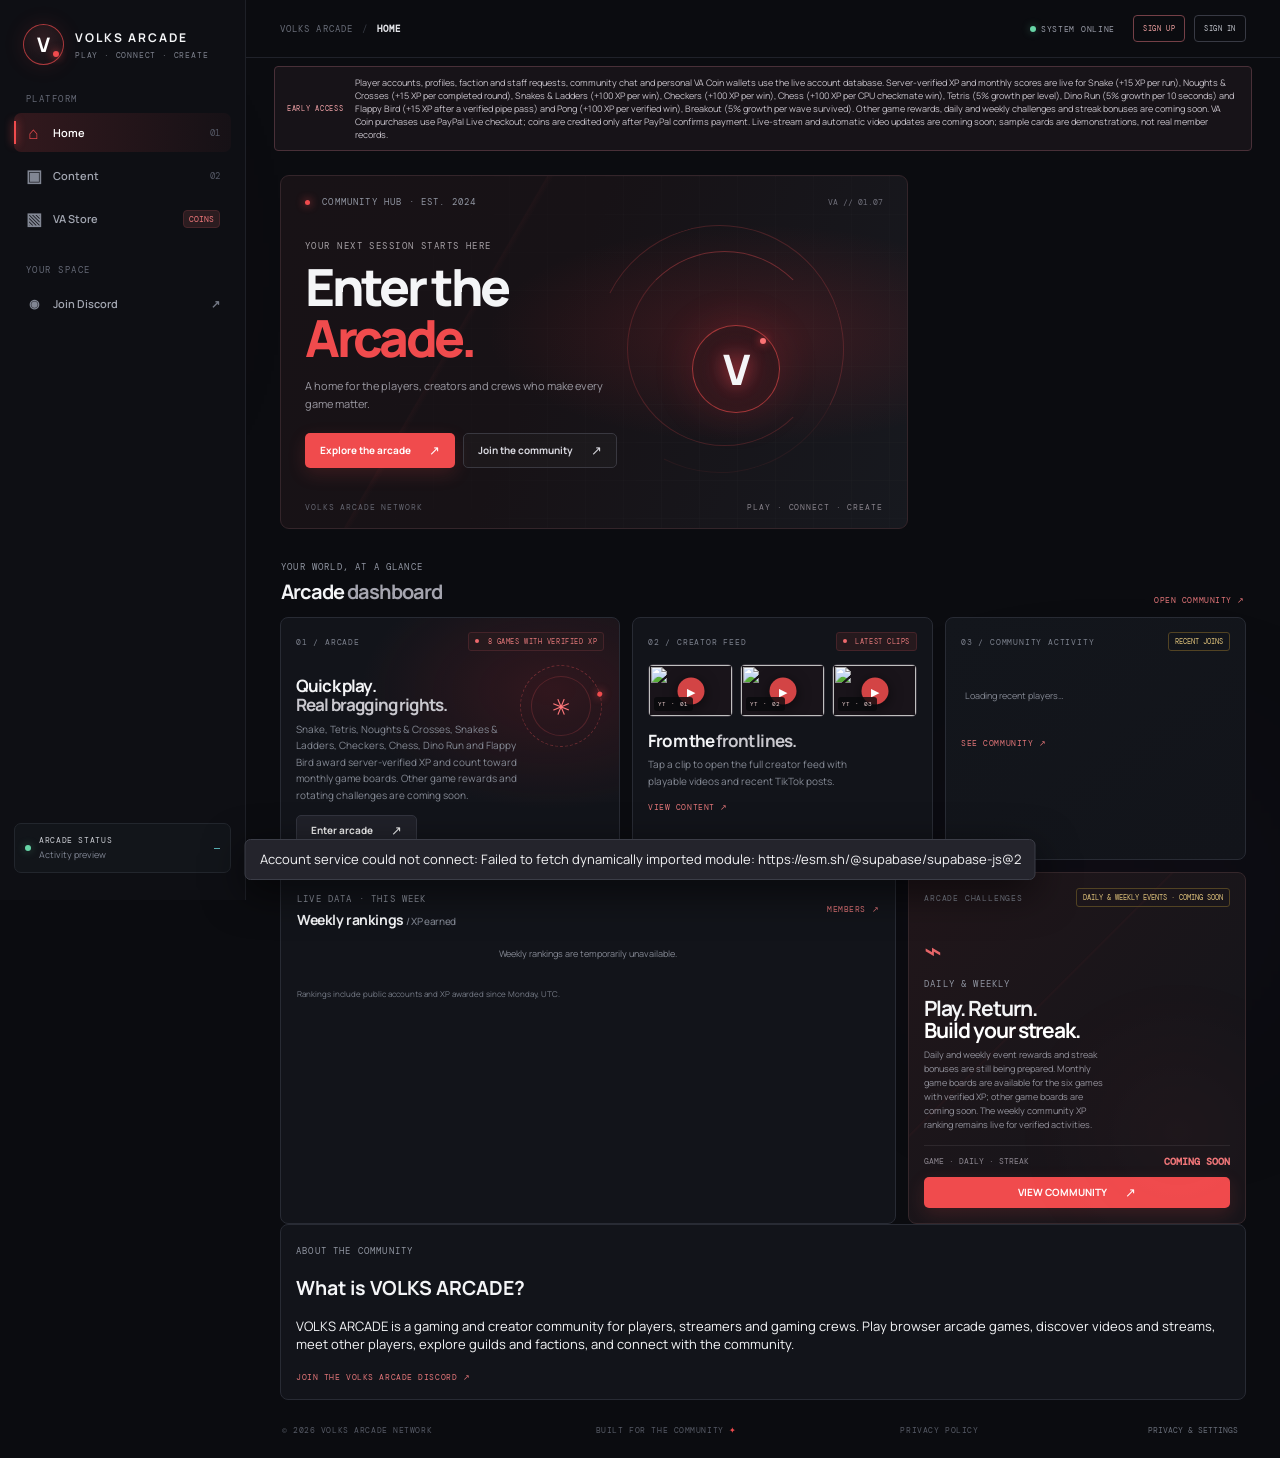
==== commit 2e746dbd: "Improve VOLKS ARCADE search presence and brand bio" ====
--- a/index.html
+++ b/index.html
@@ -4,8 +4,47 @@
   <meta charset="UTF-8" />
   <meta name="viewport" content="width=device-width, initial-scale=1.0" />
   <meta name="theme-color" content="#0b0c10" />
-  <meta name="description" content="VOLKS ARCADE — play, connect and create with the community." />
-  <title>VOLKS ARCADE — Play · Connect · Create</title>
+  <meta name="description" content="VOLKS ARCADE is a gaming community for browser arcade games, gaming videos, live streams, player crews and guilds. Play, connect and create." />
+  <meta name="robots" content="index, follow, max-image-preview:large" />
+  <link rel="canonical" href="https://volksarcade.github.io/Volks-Arcade/" />
+  <title>VOLKS ARCADE | Gaming Community, Arcade Games &amp; Creator Hub</title>
+  <meta property="og:type" content="website" />
+  <meta property="og:site_name" content="VOLKS ARCADE" />
+  <meta property="og:title" content="VOLKS ARCADE | Play · Connect · Create" />
+  <meta property="og:description" content="A gaming community for browser arcade games, gaming videos, live streams, player crews and guilds." />
+  <meta property="og:url" content="https://volksarcade.github.io/Volks-Arcade/" />
+  <meta name="twitter:card" content="summary" />
+  <meta name="twitter:title" content="VOLKS ARCADE | Play · Connect · Create" />
+  <meta name="twitter:description" content="Play browser arcade games, discover creator videos and find your gaming community." />
+  <script type="application/ld+json">
+  {
+    "@context": "https://schema.org",
+    "@graph": [
+      {
+        "@type": "Organization",
+        "name": "VOLKS ARCADE",
+        "url": "https://volksarcade.github.io/Volks-Arcade/",
+        "description": "VOLKS ARCADE is a gaming and creator community built around play, connection and creativity. Discover browser arcade games, gaming videos and streams, meet players, find gaming guilds and factions, and join the community.",
+        "sameAs": [
+          "https://discord.gg/SGgerQV24V",
+          "https://www.instagram.com/volksarcade/",
+          "https://www.tiktok.com/@volksarcade",
+          "https://www.youtube.com/@VolksArcade",
+          "https://www.twitch.tv/volksarcade",
+          "https://kick.com/volksarcade",
+          "https://steamcommunity.com/profiles/76561198924911916/"
+        ]
+      },
+      {
+        "@type": "WebSite",
+        "name": "VOLKS ARCADE",
+        "alternateName": "Volks Arcade",
+        "url": "https://volksarcade.github.io/Volks-Arcade/",
+        "description": "Play · Connect · Create — a gaming community and creator hub."
+      }
+    ]
+  }
+  </script>
   <link rel="preconnect" href="https://fonts.googleapis.com" />
   <link rel="preconnect" href="https://fonts.gstatic.com" crossorigin />
   <link href="https://fonts.googleapis.com/css2?family=DM+Mono:wght@400;500&family=Manrope:wght@400;500;600;700;800&display=swap" rel="stylesheet" />
@@ -96,6 +135,12 @@
           </div>
           <div class="below-grid"><article class="leaderboard-card panel-card"><div class="card-title-row"><div><span class="eyebrow">LIVE DATA · THIS WEEK</span><h3>Weekly rankings <span class="muted">/ XP earned</span></h3></div><button class="text-link" data-go="members">MEMBERS ↗</button></div><div id="home-weekly-leaderboard" class="weekly-leaderboard"><div class="empty-state">Loading live rankings…</div></div><p class="demo-note">Rankings include public accounts and XP awarded since Monday, UTC.</p></article>
             <article class="challenge-card"><div class="challenge-noise"></div><div class="feature-head"><span class="feature-index">ARCADE CHALLENGES</span><span class="preview-chip">DAILY & WEEKLY EVENTS · COMING SOON</span></div><span class="mission-symbol">⌁</span><span class="eyebrow">DAILY &amp; WEEKLY</span><h3>Play. Return.<br/><em>Build your streak.</em></h3><p>Daily and weekly event rewards and streak bonuses are still being prepared. Monthly game boards are available for the six games with verified XP; other game boards are coming soon. The weekly community XP ranking remains live for verified activities.</p><div class="mission-reward"><span>GAME · DAILY · STREAK</span><b>COMING SOON</b></div><button class="button button-primary" data-go="community">VIEW COMMUNITY <b>↗</b></button></article></div>
+          <section class="about-site panel-card" aria-labelledby="about-site-title">
+            <span class="eyebrow">ABOUT THE COMMUNITY</span>
+            <h2 id="about-site-title">What is <span>VOLKS ARCADE?</span></h2>
+            <p>VOLKS ARCADE is a gaming and creator community for players, streamers and gaming crews. Play browser arcade games, discover videos and streams, meet other players, explore guilds and factions, and connect with the community.</p>
+            <a class="text-link" href="https://discord.gg/SGgerQV24V" target="_blank" rel="noopener noreferrer">JOIN THE VOLKS ARCADE DISCORD ↗</a>
+          </section>
           <footer class="page-footer"><span>© 2026 VOLKS ARCADE NETWORK</span><span>BUILT FOR THE COMMUNITY <i>✦</i></span><a href="privacy.html">PRIVACY POLICY</a><button data-modal="settings">PRIVACY & SETTINGS</button></footer>
         </section>
 
@@ -167,7 +212,7 @@
   <div class="game-backdrop" id="game-backdrop" aria-hidden="true"><section class="game-modal" role="dialog" aria-modal="true" aria-labelledby="game-title"><div class="game-modal-top"><div><span class="eyebrow" id="game-mode-label">ARCADE GAME</span><h2 id="game-title">Snake</h2></div><button class="close-button" id="game-close" aria-label="Close game">×</button></div><div id="game-mount"></div></section></div>
   <script src="backend-config.js"></script>
   <script src="backend-client.js?v=20261021-paypal-coins1"></script>
-  <script src="app.js?v=20261103-pacman-verified"></script>
+  <script src="app.js?v=20261103-long-result-messages"></script>
 </body>
 </html>
 
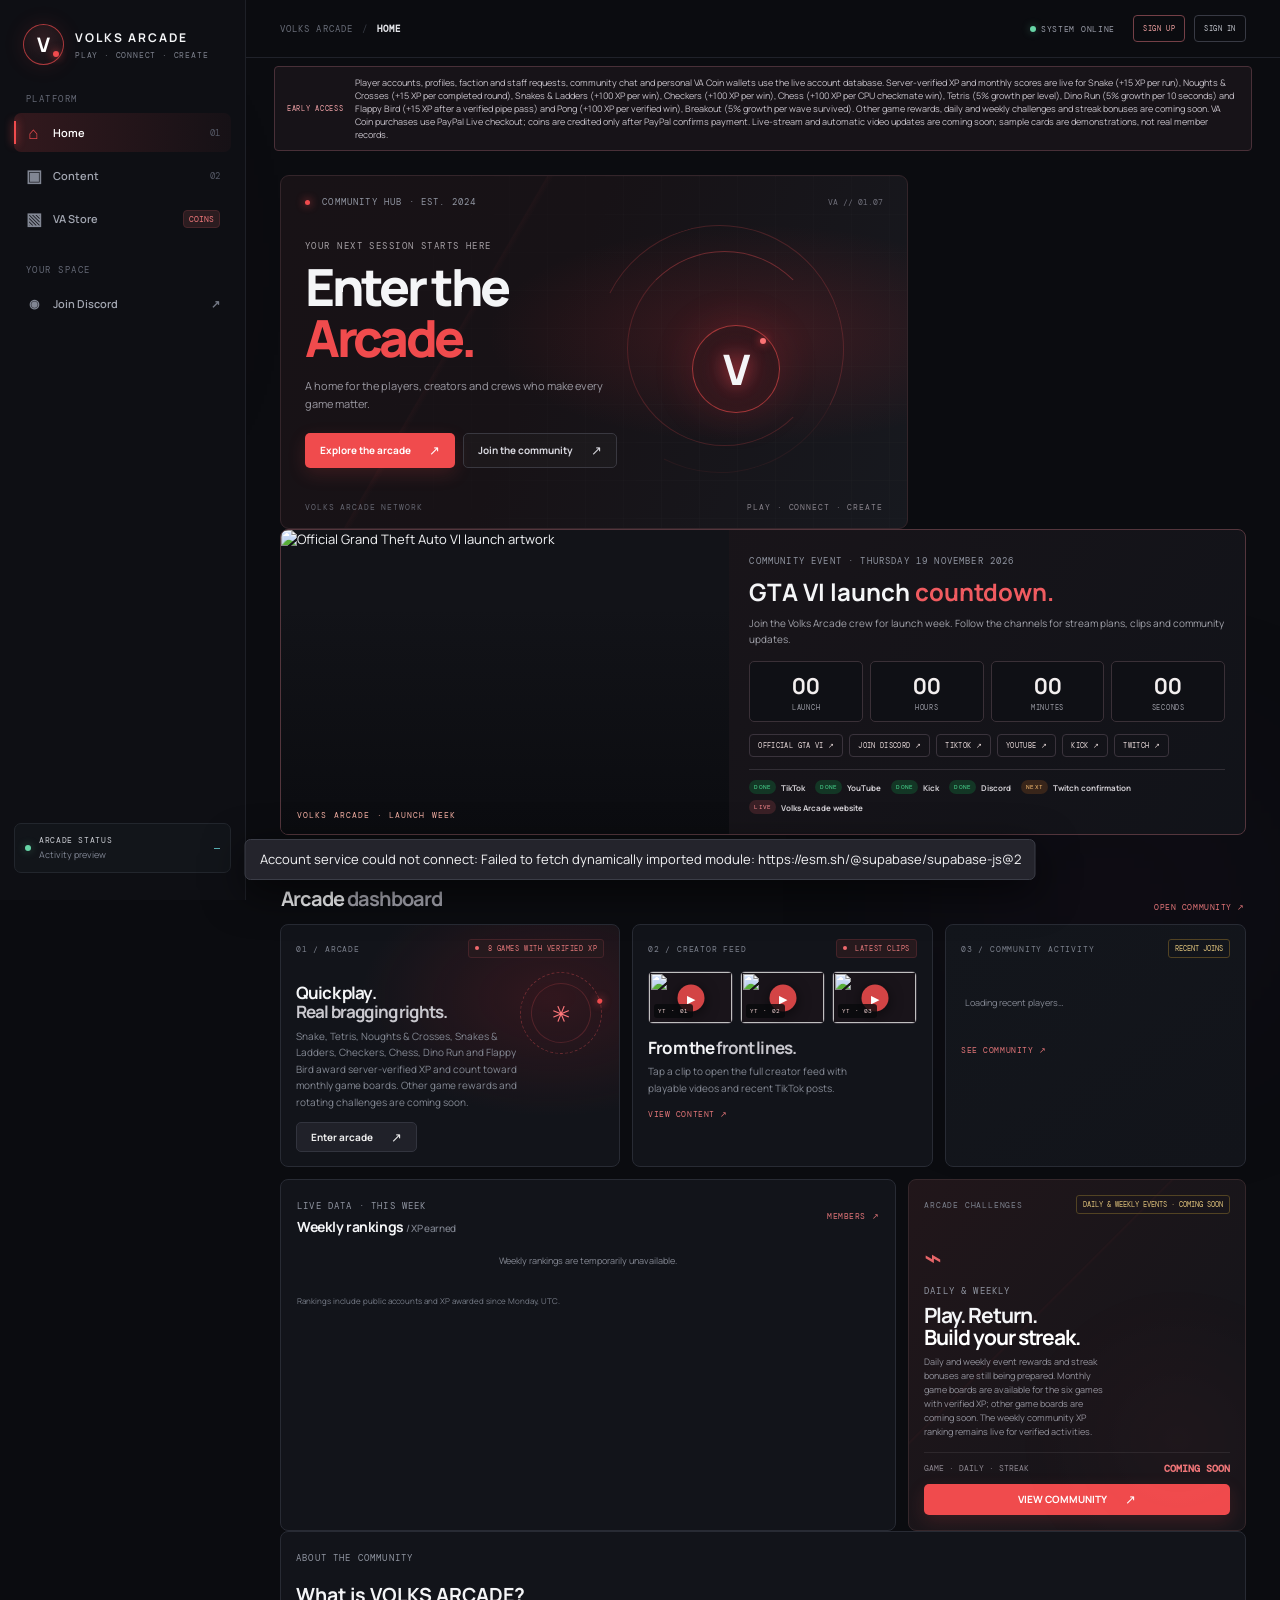
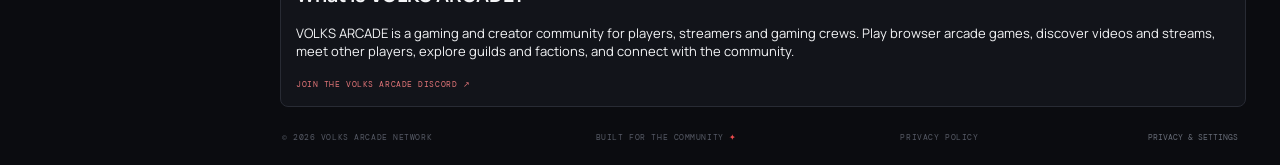
==== commit b9f4ef09: "Add product photos and GTA VI launch hub" ====
--- a/index.html
+++ b/index.html
@@ -48,7 +48,7 @@
   <link rel="preconnect" href="https://fonts.googleapis.com" />
   <link rel="preconnect" href="https://fonts.gstatic.com" crossorigin />
   <link href="https://fonts.googleapis.com/css2?family=DM+Mono:wght@400;500&family=Manrope:wght@400;500;600;700;800&display=swap" rel="stylesheet" />
-  <link rel="stylesheet" href="styles.css?v=20261102-mobile-game-spacing-2" />
+  <link rel="stylesheet" href="styles.css?v=20261116-launch-merch" />
 </head>
 <body>
   <div class="ambient ambient-one"></div><div class="ambient ambient-two"></div>
@@ -127,6 +127,22 @@
             </aside>
           </div>
 
+          <section class="launch-hub panel-card" aria-labelledby="gta-launch-title">
+            <div class="launch-art"><img src="https://www.rockstargames.com/VI/_next/static/media/poster_full.0az_iud2g3y4j.jpg?akim=1&amp;imdensity=1&amp;imwidth=3840" alt="Official Grand Theft Auto VI launch artwork" loading="lazy"><span class="launch-art-caption">VOLKS ARCADE · LAUNCH WEEK</span></div>
+            <div class="launch-copy">
+              <span class="eyebrow">COMMUNITY EVENT · THURSDAY 19 NOVEMBER 2026</span>
+              <h2 id="gta-launch-title">GTA VI launch <em>countdown.</em></h2>
+              <p>Join the Volks Arcade crew for launch week. Follow the channels for stream plans, clips and community updates.</p>
+              <div class="launch-countdown" id="gta-launch-countdown" role="timer" aria-label="Countdown to GTA VI launch">
+                <div><b data-countdown="days">--</b><span>DAYS</span></div><div><b data-countdown="hours">--</b><span>HOURS</span></div><div><b data-countdown="minutes">--</b><span>MINUTES</span></div><div><b data-countdown="seconds">--</b><span>SECONDS</span></div>
+              </div>
+              <div class="launch-links"><a href="https://www.rockstargames.com/VI" target="_blank" rel="noopener noreferrer">OFFICIAL GTA VI ↗</a><a href="https://discord.gg/SGgerQV24V" target="_blank" rel="noopener noreferrer">JOIN DISCORD ↗</a><a href="https://www.tiktok.com/@volksarcade" target="_blank" rel="noopener noreferrer">TIKTOK ↗</a><a href="https://www.youtube.com/@VolksArcade" target="_blank" rel="noopener noreferrer">YOUTUBE ↗</a><a href="https://kick.com/volksarcade" target="_blank" rel="noopener noreferrer">KICK ↗</a><a href="https://www.twitch.tv/volksarcade" target="_blank" rel="noopener noreferrer">TWITCH ↗</a></div>
+              <ul class="launch-progress" aria-label="Launch campaign progress">
+                <li><span class="launch-done">DONE</span><b>TikTok</b></li><li><span class="launch-done">DONE</span><b>YouTube</b></li><li><span class="launch-done">DONE</span><b>Kick</b></li><li><span class="launch-done">DONE</span><b>Discord</b></li><li><span class="launch-next">NEXT</span><b>Twitch confirmation</b></li><li><span class="launch-live">LIVE</span><b>Volks Arcade website</b></li>
+              </ul>
+            </div>
+          </section>
+
           <div class="section-heading"><div><span class="eyebrow">YOUR WORLD, AT A GLANCE</span><h2>Arcade <span>dashboard</span></h2></div><button class="text-link" data-go="community">OPEN COMMUNITY ↗</button></div>
           <div class="dashboard-grid">
             <article class="feature-card arcade-feature"><div class="feature-head"><span class="feature-index">01 / ARCADE</span><span class="soon-tag"><i></i> 8 GAMES WITH VERIFIED XP</span></div><div class="pixel-orbit"><span>✳</span><i></i></div><h3>Quick play.<br/><em>Real bragging rights.</em></h3><p>Snake, Tetris, Noughts & Crosses, Snakes & Ladders, Checkers, Chess, Dino Run and Flappy Bird award server-verified XP and count toward monthly game boards. Other game rewards and rotating challenges are coming soon.</p><button class="button button-dark" data-go="arcade">Enter arcade <b>↗</b></button></article>
@@ -182,7 +198,15 @@
 
         <section class="page" id="page-store">
           <div class="page-intro"><span class="eyebrow"><i></i> VOLKS ARCADE // STORE</span><h1>Make it <em>yours.</em></h1><p>Earn VA Coins through play and XP exchange, then customise your player identity.</p></div>
-          <section class="merch-coming panel-card"><div><span class="eyebrow">VOLKS ARCADE GOODS</span><h2>Merch drop <em>coming soon.</em></h2><p>Wear the signal. Official Volks Arcade merch is being prepared.</p></div><span class="merch-coming-stamp">COMING<br>SOON</span></section>
+          <section class="merch-shop panel-card" aria-labelledby="merch-title">
+            <div class="merch-shop-head"><div><span class="eyebrow">VOLKS ARCADE GOODS · FOURTHWALL</span><h2 id="merch-title">Wear the <em>signal.</em></h2><p>Official VOLKS ARCADE gear, printed to order.</p></div><span class="merch-live-label">AVAILABLE NOW</span></div>
+            <div class="merch-product-grid">
+              <article class="merch-product-card"><div class="merch-product-mark"><img src="assets/va-signal-hoodie.jpg" alt="Black VA Signal Hoodie with red VA chest emblem" loading="lazy"></div><div class="merch-product-copy"><span class="eyebrow">HEAVYWEIGHT · BLACK</span><h3>VA Signal Hoodie</h3><p>Soft heavyweight hoodie with the VA emblem on the upper-right chest and a clean back.</p></div><div class="merch-product-buy"><b>$34.99 <small>USD</small></b><a class="button button-primary compact" data-public-merch-link href="https://volkarcade-shop.fourthwall.com/products/volks-arcade-va-signal-hoodie" target="_blank" rel="noopener noreferrer">SHOP HOODIE ↗</a></div></article>
+              <article class="merch-product-card"><div class="merch-product-mark tee"><img src="assets/va-signal-tee.jpg" alt="Black Volks Arcade heavyweight T-shirt with front logo" loading="lazy"></div><div class="merch-product-copy"><span class="eyebrow">SIGNAL · EVERYDAY WEAR</span><h3>Signal Heavyweight Tee</h3><p>Everyday heavyweight tee featuring the VOLKS ARCADE signal on the front.</p></div><div class="merch-product-buy"><b>$22.99 <small>USD</small></b><a class="button button-primary compact" data-public-merch-link href="https://volkarcade-shop.fourthwall.com/products/volks-arcade-signal-heavyweight-tee" target="_blank" rel="noopener noreferrer">SHOP T-SHIRT ↗</a></div></article>
+            </div>
+            <div class="merch-future-strip"><div><span class="eyebrow">FUTURE DROPS</span><h3>More Volks Arcade gear is on the way.</h3><p>New products will appear here as soon as they are added to the Fourthwall shop.</p></div><span class="preview-chip">COMING SOON</span></div>
+            <p class="merch-shop-note">Checkout and fulfilment are handled by Fourthwall. Shipping is calculated at checkout; prices are shown in USD.</p>
+          </section>
           <div class="store-economy-grid"><article class="panel-card store-balance-card"><span class="eyebrow">YOUR PRIVATE WALLET</span><div class="store-balances"><span><b id="store-coin-balance">0</b><small>VA COINS</small></span><span><b id="store-spendable-xp">0</b><small>SPENDABLE XP</small></span></div><small class="demo-note">Your balances are saved to your account and are visible only to you.</small></article><article class="panel-card xp-exchange-card"><div class="card-title-row"><div><span class="eyebrow">XP → VA COINS</span><h3>Coin exchange</h3></div><span class="preview-chip">LIVE</span></div><p class="demo-note">Spendable XP exchanges are processed by the server. Your global level and lifetime XP do not decrease.</p><div class="exchange-options"><button type="button" data-exchange-xp="250" data-exchange-coins="50"><b>250 XP</b><span>→ 50 VA Coins</span></button><button type="button" data-exchange-xp="1000" data-exchange-coins="225"><b>1,000 XP</b><span>→ 225 VA Coins</span></button><button type="button" data-exchange-xp="2500" data-exchange-coins="600"><b>2,500 XP</b><span>→ 600 VA Coins</span></button></div></article></div>
           <article class="panel-card coin-history-card" style="margin:18px 0"><div class="card-title-row"><div><span class="eyebrow">PRIVATE ACCOUNT RECORD</span><h3>VA Coin activity</h3></div><span class="preview-chip">LATEST 12</span></div><div id="store-coin-history"><p class="demo-note">Loading wallet activity…</p></div></article>
           <section class="coin-packs"><div class="section-heading"><div><span class="eyebrow">OPTIONAL TOP-UP</span><h2>Buy VA <span>Coins</span></h2></div><span class="muted-label" id="coin-checkout-badge">PAYPAL SETUP REQUIRED</span></div><div class="coin-pack-grid"><article><span class="eyebrow">STARTER</span><h3>100 VA Coins</h3><b>£0.99</b><button type="button" class="button button-secondary" data-coin-pack="starter">SETUP REQUIRED</button></article><article class="coin-pack-featured"><span class="eyebrow">MOST POPULAR</span><h3>550 VA Coins</h3><b>£4.99</b><button type="button" class="button button-secondary" data-coin-pack="popular">SETUP REQUIRED</button></article><article><span class="eyebrow">ARCADE BUNDLE</span><h3>1,200 VA Coins</h3><b>£9.99</b><button type="button" class="button button-secondary" data-coin-pack="bundle">SETUP REQUIRED</button></article></div><p class="demo-note" id="coin-checkout-status">Secure checkout is being connected. No payment is taken until PayPal confirms the payment and the server credits your account.</p></section>
@@ -212,7 +236,33 @@
   <div class="game-backdrop" id="game-backdrop" aria-hidden="true"><section class="game-modal" role="dialog" aria-modal="true" aria-labelledby="game-title"><div class="game-modal-top"><div><span class="eyebrow" id="game-mode-label">ARCADE GAME</span><h2 id="game-title">Snake</h2></div><button class="close-button" id="game-close" aria-label="Close game">×</button></div><div id="game-mount"></div></section></div>
   <script src="backend-config.js"></script>
   <script src="backend-client.js?v=20261021-paypal-coins1"></script>
-  <script src="app.js?v=20261103-long-result-messages"></script>
+  <script src="app.js?v=20261104-public-merch-links"></script>
+  <script>
+    (() => {
+      const target = new Date('2026-11-19T00:00:00Z').getTime();
+      const timer = document.getElementById('gta-launch-countdown');
+      if (!timer) return;
+      const tick = () => {
+        const remaining = Math.max(0, target - Date.now());
+        const values = {
+          days: Math.floor(remaining / 86400000),
+          hours: Math.floor((remaining % 86400000) / 3600000),
+          minutes: Math.floor((remaining % 3600000) / 60000),
+          seconds: Math.floor((remaining % 60000) / 1000)
+        };
+        for (const [key, value] of Object.entries(values)) {
+          const output = timer.querySelector('[data-countdown="' + key + '"]');
+          if (output) output.textContent = String(value).padStart(2, '0');
+        }
+        if (!remaining) {
+          timer.setAttribute('aria-label', 'GTA VI launch day is here');
+          timer.querySelectorAll('span').forEach((label, index) => { if (index === 0) label.textContent = 'LAUNCH'; });
+        }
+      };
+      tick();
+      window.setInterval(tick, 1000);
+    })();
+  </script>
 </body>
 </html>
 
--- a/styles.css
+++ b/styles.css
@@ -77,10 +77,10 @@
 .faction-signup-category .faction-application-list{display:grid;grid-template-columns:repeat(2,minmax(0,1fr));gap:7px}
 .website-plan-choice{margin:12px 0;padding:12px;border:1px solid #39343d;border-radius:6px;background:#14151b}
 .website-plan-choice select{height:34px;padding:0 9px;border:1px solid #393c47;border-radius:4px;background:#171920;color:#e4e5ec;font:9px var(--mono)}
-.merch-coming{display:flex;justify-content:space-between;align-items:center;gap:16px;margin:8px 0 14px;padding:20px;background:radial-gradient(ellipse at 80% 30%,#96333a33,transparent 45%),linear-gradient(115deg,#19151a,#12141a)}
-.merch-coming h2{margin:7px 0;font-size:20px}.merch-coming h2 em{color:#ec777b;font-style:normal}.merch-coming p{margin:0;color:#999da7;font-size:9px}
-.merch-coming-stamp{display:grid;place-items:center;width:68px;height:68px;flex:0 0 68px;border:1px solid #714149;border-radius:50%;color:#f09a9d;text-align:center;font:8px/1.4 var(--mono);transform:rotate(8deg)}
-.store-economy-grid{display:grid;grid-template-columns:.8fr 1.2fr;gap:10px;margin-bottom:18px}
+.merch-shop{margin:8px 0 18px;padding:18px;background:radial-gradient(ellipse at 82% 22%,#96333a2b,transparent 42%),linear-gradient(115deg,#19151a,#12141a)}
+.merch-shop-head{align-items:flex-start;margin-bottom:13px}.merch-shop h2{margin:6px 0;font-size:20px}.merch-shop h2 em{color:#ec777b;font-style:normal}.merch-shop-head p{margin:0;color:#999da7;font-size:9px}.merch-live-label{padding:7px 9px;border:1px solid #4c343b;border-radius:4px;color:#f09a9d;font:7px var(--mono);letter-spacing:.08em;white-space:nowrap}
+.merch-product-grid{display:grid;grid-template-columns:repeat(2,minmax(0,1fr));gap:10px}.merch-product-card{display:grid;grid-template-columns:62px minmax(0,1fr) auto;align-items:center;gap:12px;padding:12px;border:1px solid #34313a;border-radius:7px;background:linear-gradient(130deg,#191a20,#121318)}.merch-product-mark{display:grid;place-content:center;gap:3px;width:62px;height:70px;border:1px solid #63333b;border-radius:5px;background:radial-gradient(circle at 50% 45%,#b3263440,transparent 55%),#101115;text-align:center}.merch-product-mark span{color:#f1e8e9;font-size:19px;font-weight:800;letter-spacing:-.08em;text-shadow:0 0 12px #f44350}.merch-product-mark small{color:#9fa0a8;font:5px var(--mono);letter-spacing:.08em}.merch-product-mark.tee{height:62px}.merch-product-copy h3{margin:5px 0;font-size:13px}.merch-product-copy p{margin:0;color:#999da7;font-size:9px;line-height:1.5}.merch-product-buy{display:grid;justify-items:end;gap:9px}.merch-product-buy>b{color:#e5c477;font-size:17px;white-space:nowrap}.merch-product-buy>b small{color:#999da7;font:7px var(--mono)}.merch-product-buy .button{white-space:nowrap}.merch-shop-note{margin:12px 0 0;color:#9297a1;font-size:8px}
+@media(max-width:760px){.merch-product-grid{grid-template-columns:1fr}.merch-product-card{grid-template-columns:52px minmax(0,1fr)}.merch-product-mark{width:52px;height:62px}.merch-product-buy{grid-column:2;display:flex;align-items:center;justify-content:space-between}.merch-shop-head{gap:10px}.merch-live-label{font-size:6px;padding:6px}}.store-economy-grid{display:grid;grid-template-columns:.8fr 1.2fr;gap:10px;margin-bottom:18px}
 .store-balance-card,.xp-exchange-card{padding:14px}
 .store-balances{display:flex;gap:24px;margin:12px 0}
 .store-balances>span{display:grid;gap:3px}.store-balances b{font-size:23px}.store-balances small{color:#9297a1;font:7px var(--mono);letter-spacing:.06em}
@@ -310,3 +310,30 @@
   .tetris-controls button{height:52px;min-width:44px;padding:0 8px;font-size:15px;touch-action:manipulation}
   .tetris-controls button[data-tetris-action="drop"]{grid-column:1/-1;min-width:0}
 }
+
+.merch-product-card{grid-template-columns:minmax(100px,.6fr) minmax(0,1fr);align-items:stretch}
+.merch-product-mark{grid-column:1;grid-row:1 / span 2;width:100%;height:156px;overflow:hidden;background:#101115;border-color:#34313a}
+.merch-product-mark.tee{height:156px}
+.merch-product-mark img{display:block;width:100%;height:100%;object-fit:contain}
+.merch-product-copy,.merch-product-buy{grid-column:2}
+.merch-product-copy{align-self:end}
+.merch-product-buy{align-self:start;display:flex;align-items:center;justify-content:space-between;gap:8px}
+.merch-future-strip{display:flex;align-items:center;justify-content:space-between;gap:14px;margin-top:10px;padding:12px 14px;border:1px dashed #493640;border-radius:7px;background:#141318}
+.merch-future-strip h3{margin:4px 0;font-size:12px}.merch-future-strip p{margin:0;color:#999da7;font-size:9px;line-height:1.5}
+.launch-hub{display:grid;grid-template-columns:minmax(0,1fr) minmax(0,1.15fr);overflow:hidden;margin:0 0 28px;padding:0;border-color:#54363d;background:linear-gradient(125deg,#1d1519,#111319)}
+.launch-art{position:relative;min-height:300px;background:#121318}
+.launch-art:after{content:"";position:absolute;inset:25% 0 0;background:linear-gradient(0deg,#0b0c10 0%,transparent 100%);pointer-events:none}
+.launch-art img{display:block;width:100%;height:100%;min-height:300px;object-fit:cover;object-position:center}
+.launch-art-caption{position:absolute;z-index:1;left:16px;bottom:14px;color:#f5b0a4;font:8px var(--mono);letter-spacing:.14em}
+.launch-copy{padding:20px}.launch-copy h2{margin:7px 0;font-size:24px}.launch-copy h2 em{color:#f05b60;font-style:normal}.launch-copy>p{margin:0 0 14px;color:#a1a2aa;font-size:10px;line-height:1.6}
+.launch-countdown{display:grid;grid-template-columns:repeat(4,minmax(0,1fr));gap:7px;margin:12px 0}
+.launch-countdown>div{display:grid;justify-items:center;gap:2px;padding:9px 4px;border:1px solid #3a3037;border-radius:5px;background:#0f1015}
+.launch-countdown b{color:#f2eeee;font-size:22px;font-variant-numeric:tabular-nums}.launch-countdown span{color:#9a9ba4;font:7px var(--mono);letter-spacing:.1em}
+.launch-links{display:flex;flex-wrap:wrap;gap:6px;margin:12px 0}
+.launch-links a{padding:6px 8px;border:1px solid #3a333c;border-radius:4px;color:#e7d9d9;font:7px var(--mono);letter-spacing:.05em;text-decoration:none}
+.launch-links a:hover{border-color:#e75a60;color:#fff}
+.launch-progress{display:flex;flex-wrap:wrap;gap:6px 10px;margin:12px 0 0;padding:10px 0 0;border-top:1px solid #322e35;list-style:none}
+.launch-progress li{display:flex;align-items:center;gap:5px;color:#d1ced3;font-size:8px}
+.launch-progress span{padding:3px 5px;border-radius:20px;font:6px var(--mono);letter-spacing:.04em}
+.launch-done{color:#4add93;background:#133625}.launch-next{color:#ffc274;background:#38251a}.launch-live{color:#ff8d92;background:#3a2026}
+@media(max-width:760px){.launch-hub{grid-template-columns:1fr;margin-bottom:18px}.launch-art{min-height:180px}.launch-art img{min-height:180px;max-height:210px;object-fit:cover}.launch-copy{padding:14px}.launch-copy h2{font-size:20px}.launch-progress li{font-size:7px}.merch-product-card{grid-template-columns:minmax(100px,.55fr) minmax(0,1fr)}.merch-product-mark,.merch-product-mark.tee{height:130px}.merch-product-buy{grid-column:2;display:flex;align-items:center;justify-content:space-between}.merch-future-strip{align-items:flex-start}}
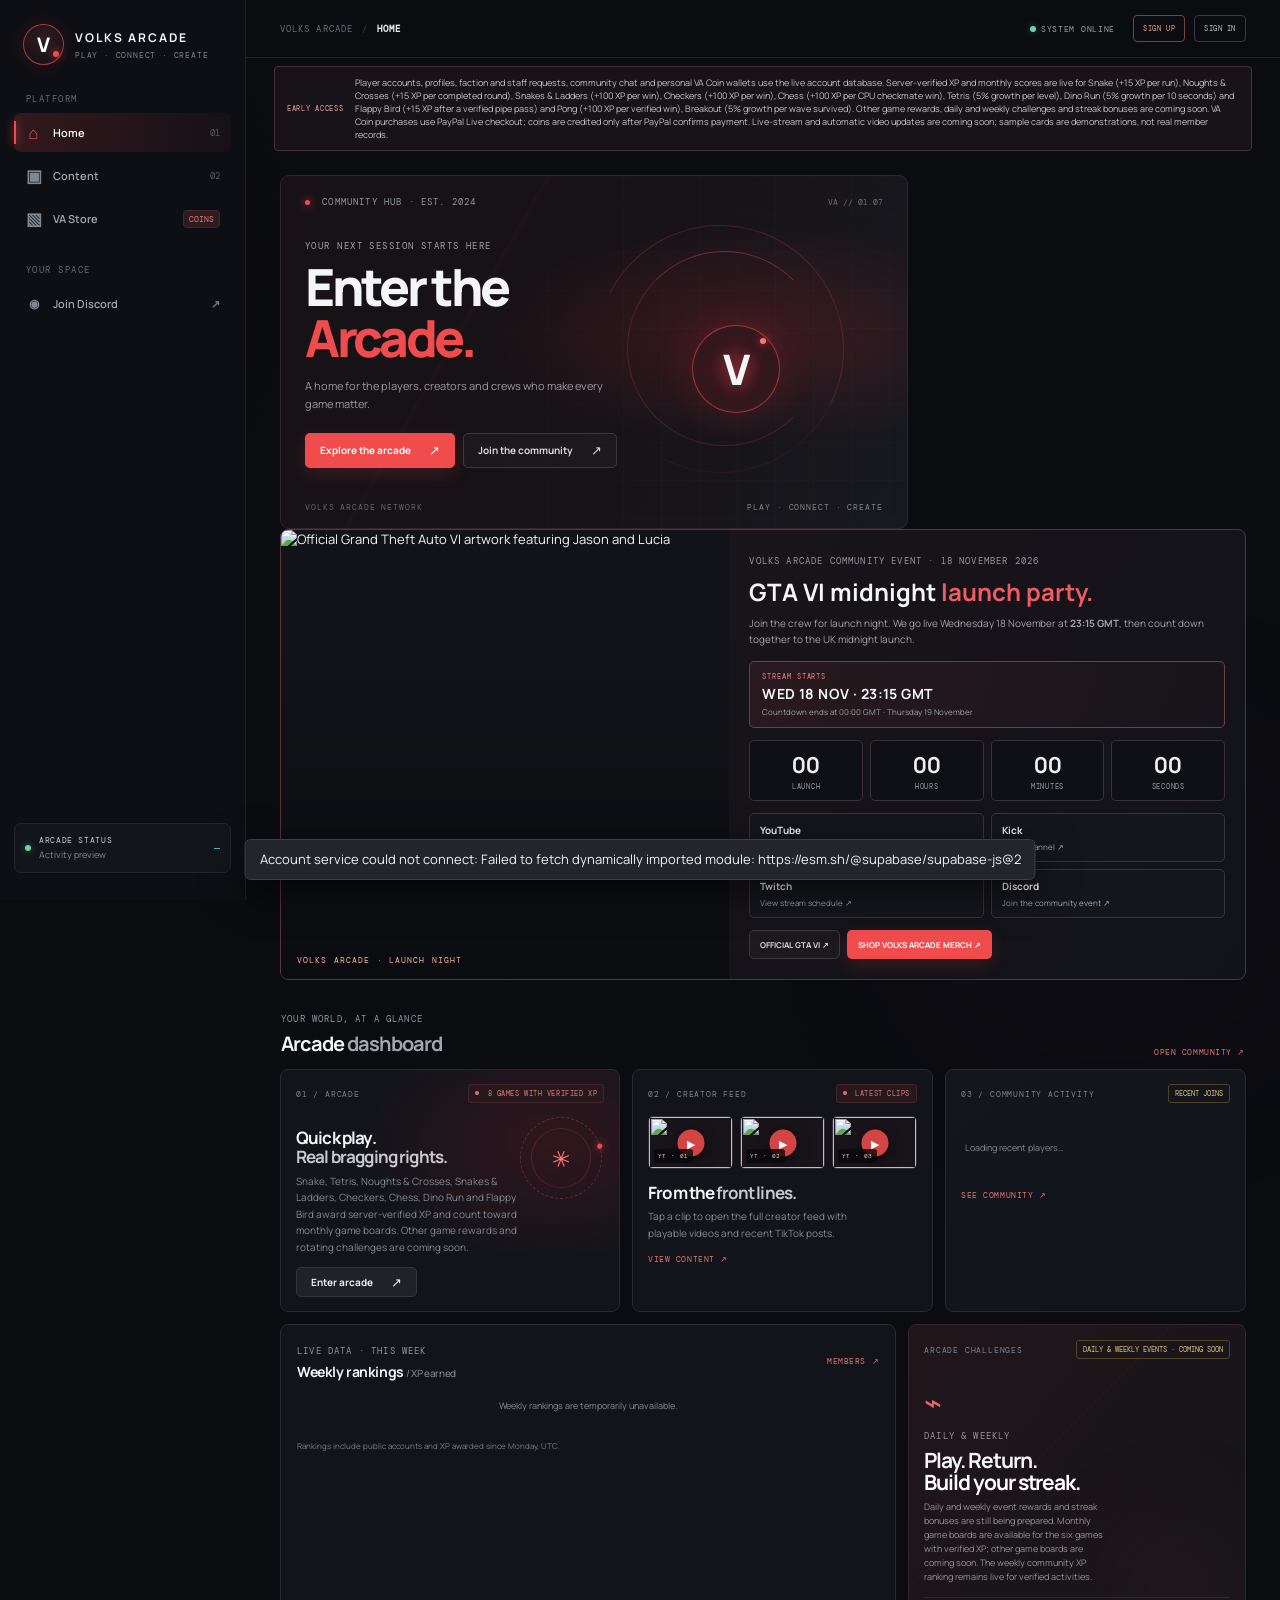
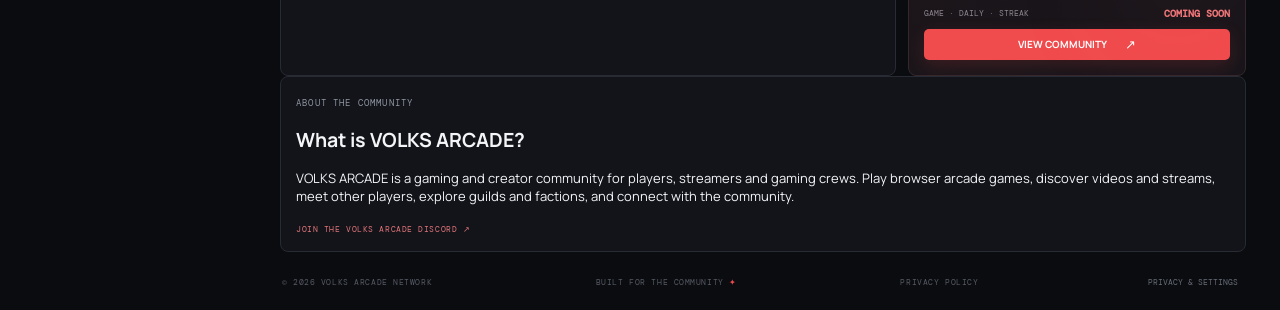
==== commit 9ef5ac45: "Make GTA VI launch hub event focused" ====
--- a/index.html
+++ b/index.html
@@ -48,7 +48,7 @@
   <link rel="preconnect" href="https://fonts.googleapis.com" />
   <link rel="preconnect" href="https://fonts.gstatic.com" crossorigin />
   <link href="https://fonts.googleapis.com/css2?family=DM+Mono:wght@400;500&family=Manrope:wght@400;500;600;700;800&display=swap" rel="stylesheet" />
-  <link rel="stylesheet" href="styles.css?v=20261116-launch-merch" />
+  <link rel="stylesheet" href="styles.css?v=20261116-gta-launch-party" />
 </head>
 <body>
   <div class="ambient ambient-one"></div><div class="ambient ambient-two"></div>
@@ -128,18 +128,22 @@
           </div>
 
           <section class="launch-hub panel-card" aria-labelledby="gta-launch-title">
-            <div class="launch-art"><img src="https://www.rockstargames.com/VI/_next/static/media/poster_full.0az_iud2g3y4j.jpg?akim=1&amp;imdensity=1&amp;imwidth=3840" alt="Official Grand Theft Auto VI launch artwork" loading="lazy"><span class="launch-art-caption">VOLKS ARCADE · LAUNCH WEEK</span></div>
+            <div class="launch-art"><img src="https://www.rockstargames.com/VI/_next/static/media/poster_full.0az_iud2g3y4j.jpg?akim=1&amp;imdensity=1&amp;imwidth=3840" alt="Official Grand Theft Auto VI artwork featuring Jason and Lucia" loading="lazy"><span class="launch-art-caption">VOLKS ARCADE · LAUNCH NIGHT</span></div>
             <div class="launch-copy">
-              <span class="eyebrow">COMMUNITY EVENT · THURSDAY 19 NOVEMBER 2026</span>
-              <h2 id="gta-launch-title">GTA VI launch <em>countdown.</em></h2>
-              <p>Join the Volks Arcade crew for launch week. Follow the channels for stream plans, clips and community updates.</p>
-              <div class="launch-countdown" id="gta-launch-countdown" role="timer" aria-label="Countdown to GTA VI launch">
+              <span class="eyebrow">VOLKS ARCADE COMMUNITY EVENT · 18 NOVEMBER 2026</span>
+              <h2 id="gta-launch-title">GTA VI midnight <em>launch party.</em></h2>
+              <p>Join the crew for launch night. We go live Wednesday 18 November at <strong>23:15 GMT</strong>, then count down together to the UK midnight launch.</p>
+              <div class="launch-schedule"><span>STREAM STARTS</span><b>WED 18 NOV · 23:15 GMT</b><small>Countdown ends at 00:00 GMT · Thursday 19 November</small></div>
+              <div class="launch-countdown" id="gta-launch-countdown" role="timer" aria-label="Countdown to the GTA VI UK midnight launch">
                 <div><b data-countdown="days">--</b><span>DAYS</span></div><div><b data-countdown="hours">--</b><span>HOURS</span></div><div><b data-countdown="minutes">--</b><span>MINUTES</span></div><div><b data-countdown="seconds">--</b><span>SECONDS</span></div>
               </div>
-              <div class="launch-links"><a href="https://www.rockstargames.com/VI" target="_blank" rel="noopener noreferrer">OFFICIAL GTA VI ↗</a><a href="https://discord.gg/SGgerQV24V" target="_blank" rel="noopener noreferrer">JOIN DISCORD ↗</a><a href="https://www.tiktok.com/@volksarcade" target="_blank" rel="noopener noreferrer">TIKTOK ↗</a><a href="https://www.youtube.com/@VolksArcade" target="_blank" rel="noopener noreferrer">YOUTUBE ↗</a><a href="https://kick.com/volksarcade" target="_blank" rel="noopener noreferrer">KICK ↗</a><a href="https://www.twitch.tv/volksarcade" target="_blank" rel="noopener noreferrer">TWITCH ↗</a></div>
-              <ul class="launch-progress" aria-label="Launch campaign progress">
-                <li><span class="launch-done">DONE</span><b>TikTok</b></li><li><span class="launch-done">DONE</span><b>YouTube</b></li><li><span class="launch-done">DONE</span><b>Kick</b></li><li><span class="launch-done">DONE</span><b>Discord</b></li><li><span class="launch-next">NEXT</span><b>Twitch confirmation</b></li><li><span class="launch-live">LIVE</span><b>Volks Arcade website</b></li>
-              </ul>
+              <div class="launch-destinations" aria-label="Launch night destinations">
+                <a href="https://www.youtube.com/@VolksArcade/live" target="_blank" rel="noopener noreferrer"><b>YouTube</b><span>GTA VI livestream ↗</span></a>
+                <a href="https://kick.com/volksarcade" target="_blank" rel="noopener noreferrer"><b>Kick</b><span>Open channel ↗</span></a>
+                <a href="https://www.twitch.tv/volksarcade/schedule" target="_blank" rel="noopener noreferrer"><b>Twitch</b><span>View stream schedule ↗</span></a>
+                <a href="https://discord.gg/SGgerQV24V" target="_blank" rel="noopener noreferrer"><b>Discord</b><span>Join the community event ↗</span></a>
+              </div>
+              <div class="launch-actions"><a class="button button-secondary compact" href="https://www.rockstargames.com/VI" target="_blank" rel="noopener noreferrer">OFFICIAL GTA VI ↗</a><a class="button button-primary compact" href="https://volkarcade-shop.fourthwall.com/" target="_blank" rel="noopener noreferrer">SHOP VOLKS ARCADE MERCH ↗</a></div>
             </div>
           </section>
 
--- a/styles.css
+++ b/styles.css
@@ -332,8 +332,11 @@
 .launch-links{display:flex;flex-wrap:wrap;gap:6px;margin:12px 0}
 .launch-links a{padding:6px 8px;border:1px solid #3a333c;border-radius:4px;color:#e7d9d9;font:7px var(--mono);letter-spacing:.05em;text-decoration:none}
 .launch-links a:hover{border-color:#e75a60;color:#fff}
-.launch-progress{display:flex;flex-wrap:wrap;gap:6px 10px;margin:12px 0 0;padding:10px 0 0;border-top:1px solid #322e35;list-style:none}
-.launch-progress li{display:flex;align-items:center;gap:5px;color:#d1ced3;font-size:8px}
-.launch-progress span{padding:3px 5px;border-radius:20px;font:6px var(--mono);letter-spacing:.04em}
-.launch-done{color:#4add93;background:#133625}.launch-next{color:#ffc274;background:#38251a}.launch-live{color:#ff8d92;background:#3a2026}
-@media(max-width:760px){.launch-hub{grid-template-columns:1fr;margin-bottom:18px}.launch-art{min-height:180px}.launch-art img{min-height:180px;max-height:210px;object-fit:cover}.launch-copy{padding:14px}.launch-copy h2{font-size:20px}.launch-progress li{font-size:7px}.merch-product-card{grid-template-columns:minmax(100px,.55fr) minmax(0,1fr)}.merch-product-mark,.merch-product-mark.tee{height:130px}.merch-product-buy{grid-column:2;display:flex;align-items:center;justify-content:space-between}.merch-future-strip{align-items:flex-start}}
+.launch-schedule{display:grid;gap:3px;margin:12px 0;padding:10px 12px;border:1px solid #69414a;border-radius:5px;background:linear-gradient(110deg,#29191e,#17151b)}
+.launch-schedule span{color:#ef858b;font:7px var(--mono);letter-spacing:.13em}.launch-schedule b{font-size:14px;letter-spacing:.03em}.launch-schedule small{color:#a1a2aa;font-size:8px}
+.launch-destinations{display:grid;grid-template-columns:repeat(2,minmax(0,1fr));gap:7px;margin:12px 0}
+.launch-destinations a{display:grid;gap:4px;min-width:0;padding:9px 10px;border:1px solid #38343d;border-radius:5px;background:#15161c;color:#f0edf0;text-decoration:none;transition:border-color .18s,background .18s}
+.launch-destinations a:hover{border-color:#ed5b63;background:#1c171c}.launch-destinations b{font-size:10px}.launch-destinations span{color:#a9a6ae;font-size:8px}
+.launch-actions{display:flex;flex-wrap:wrap;gap:7px;margin-top:10px}.launch-actions .button{font-size:8px}
+.launch-next{color:#ffc274;background:#38251a}.launch-live{color:#ff8d92;background:#3a2026}
+@media(max-width:760px){.launch-hub{grid-template-columns:1fr;margin-bottom:18px}.launch-art{min-height:180px}.launch-art img{min-height:180px;max-height:210px;object-fit:cover}.launch-copy{padding:14px}.launch-copy h2{font-size:20px}.launch-destinations{gap:6px}.launch-destinations a{padding:8px}.launch-actions .button{font-size:7px}.merch-product-card{grid-template-columns:minmax(100px,.55fr) minmax(0,1fr)}.merch-product-mark,.merch-product-mark.tee{height:130px}.merch-product-buy{grid-column:2;display:flex;align-items:center;justify-content:space-between}.merch-future-strip{align-items:flex-start}}
